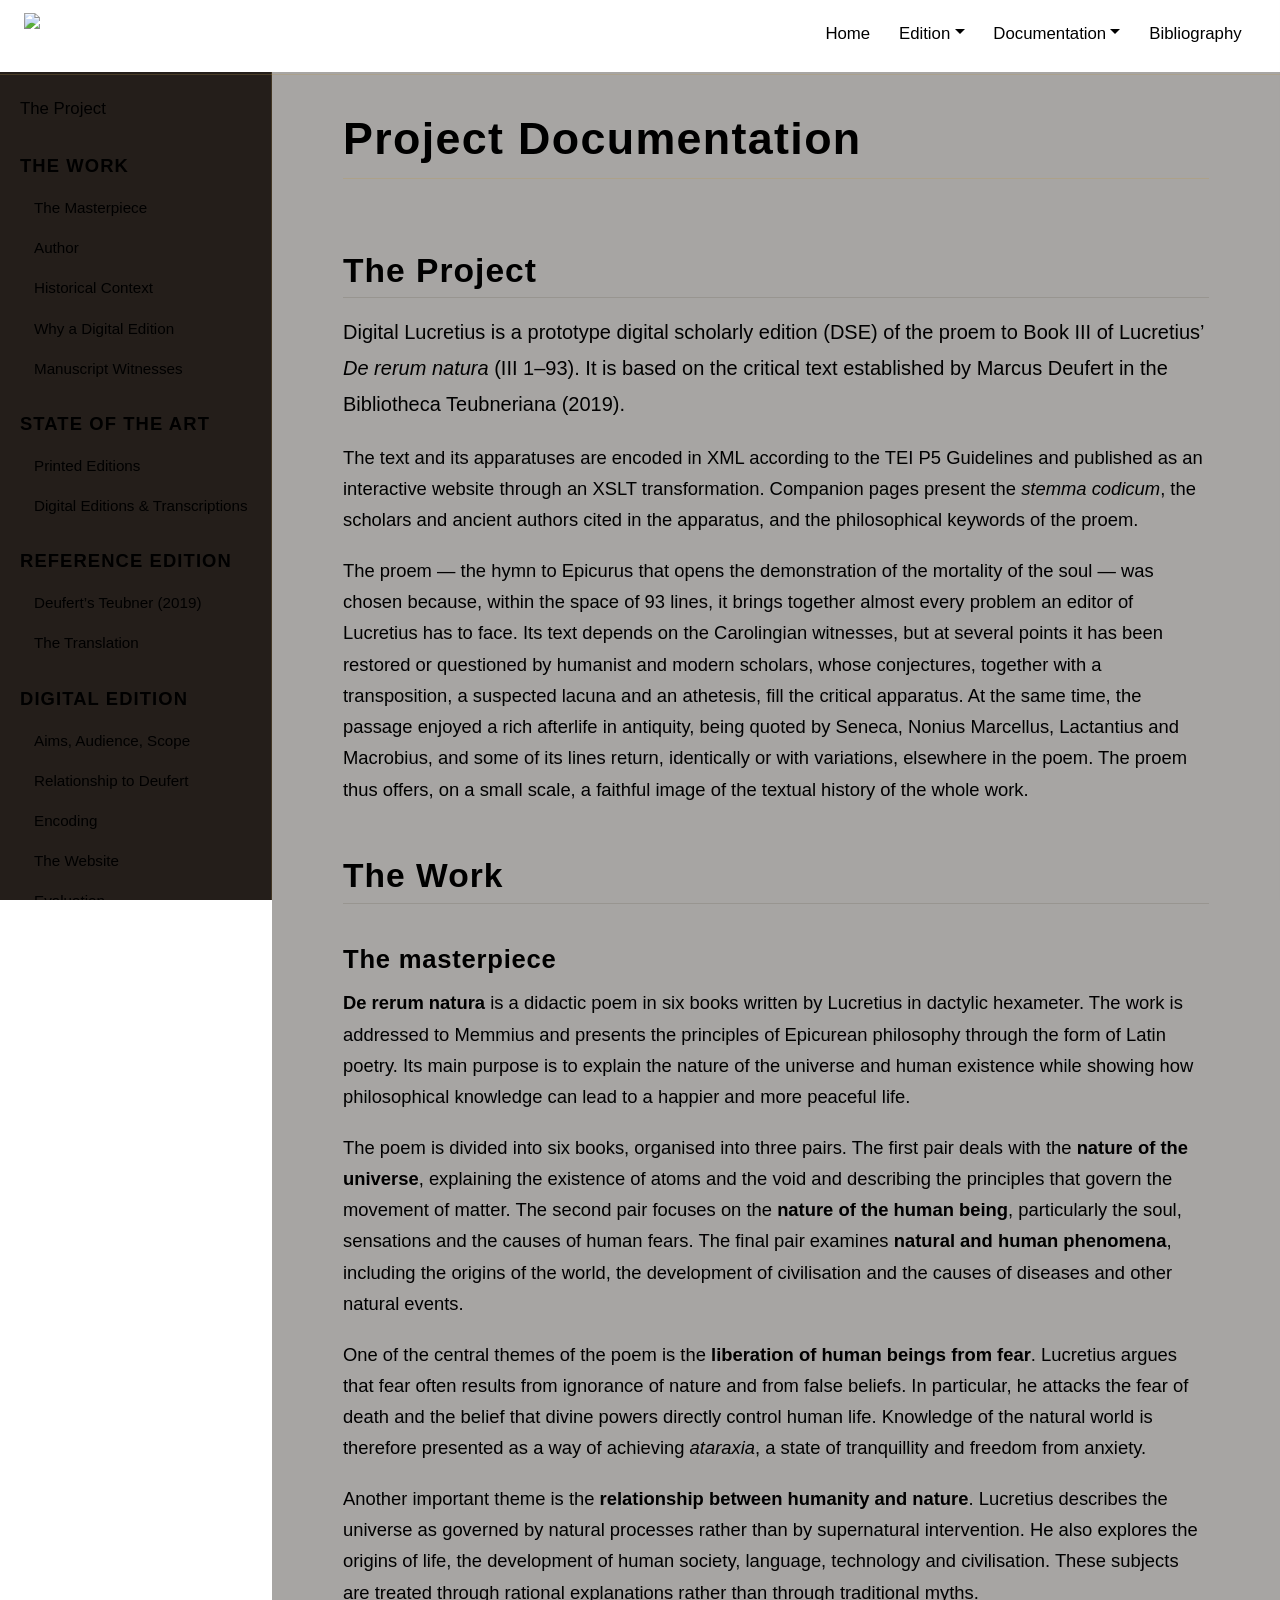
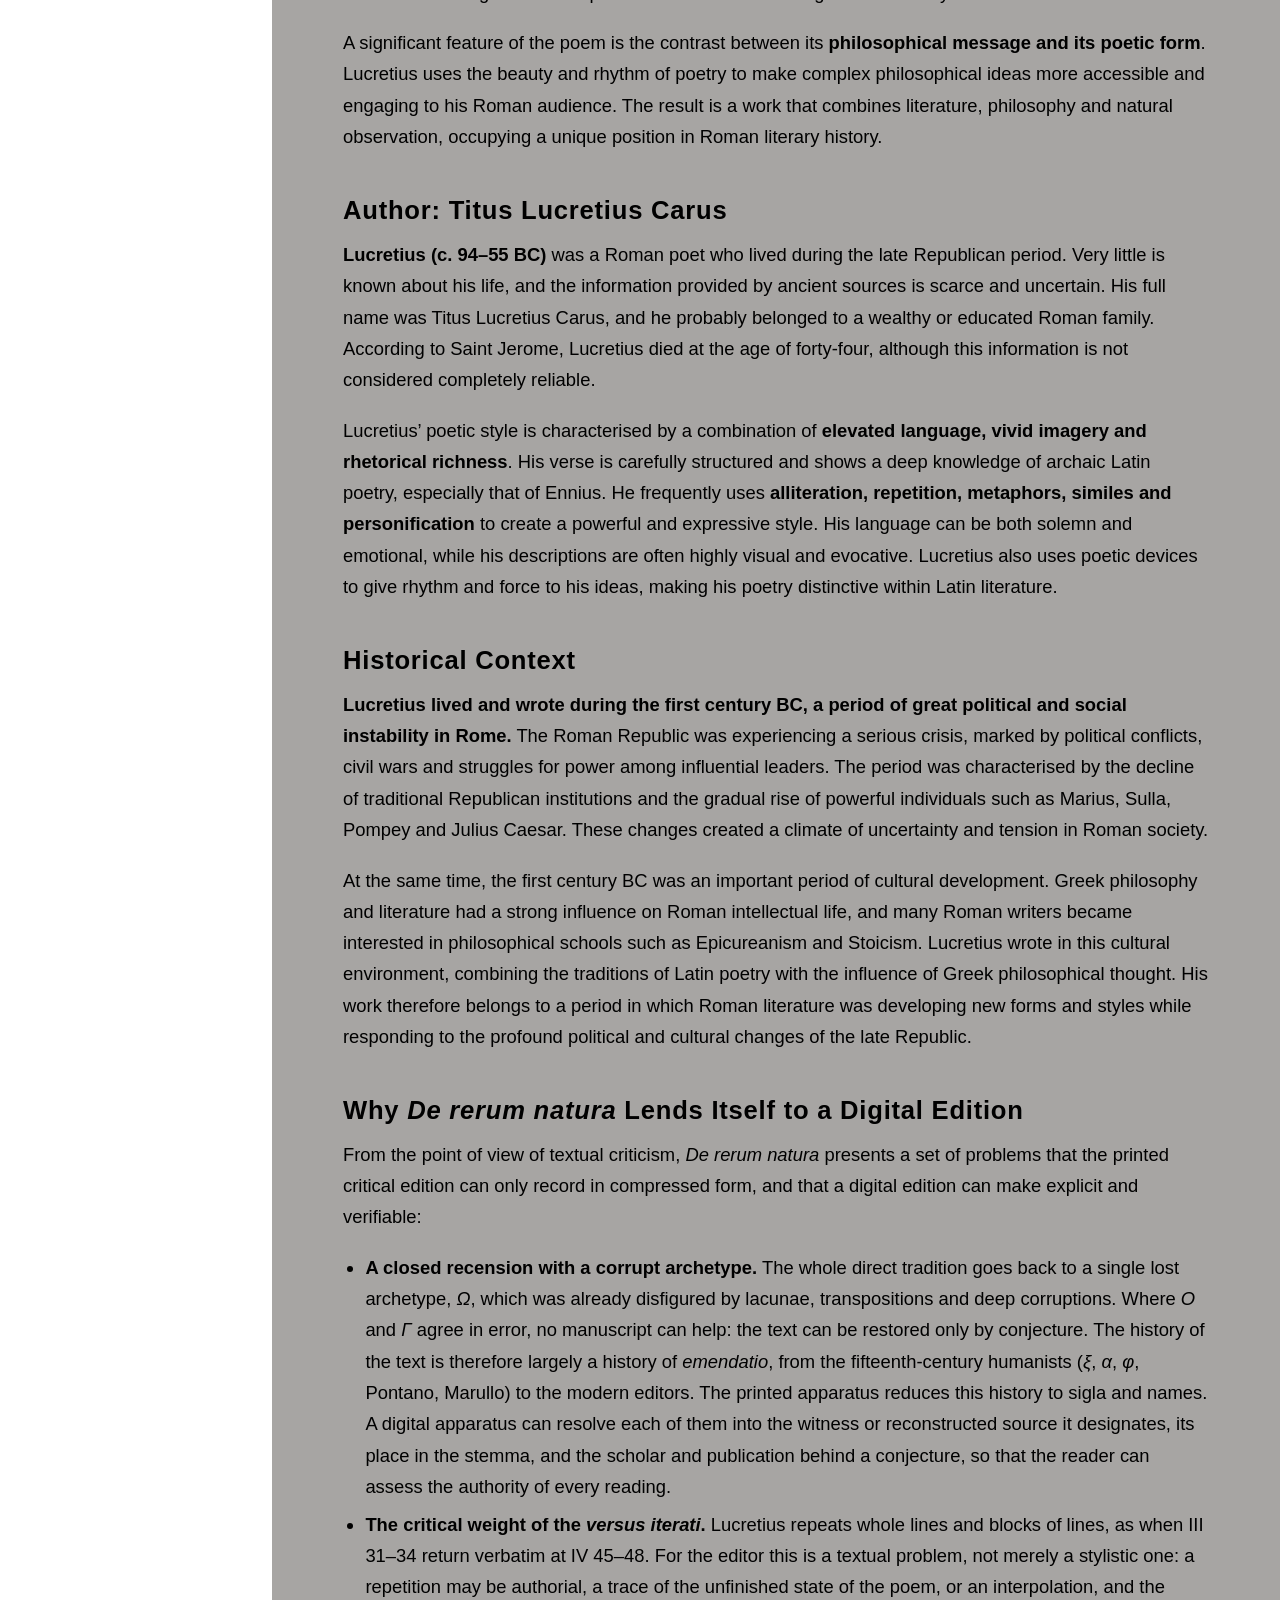
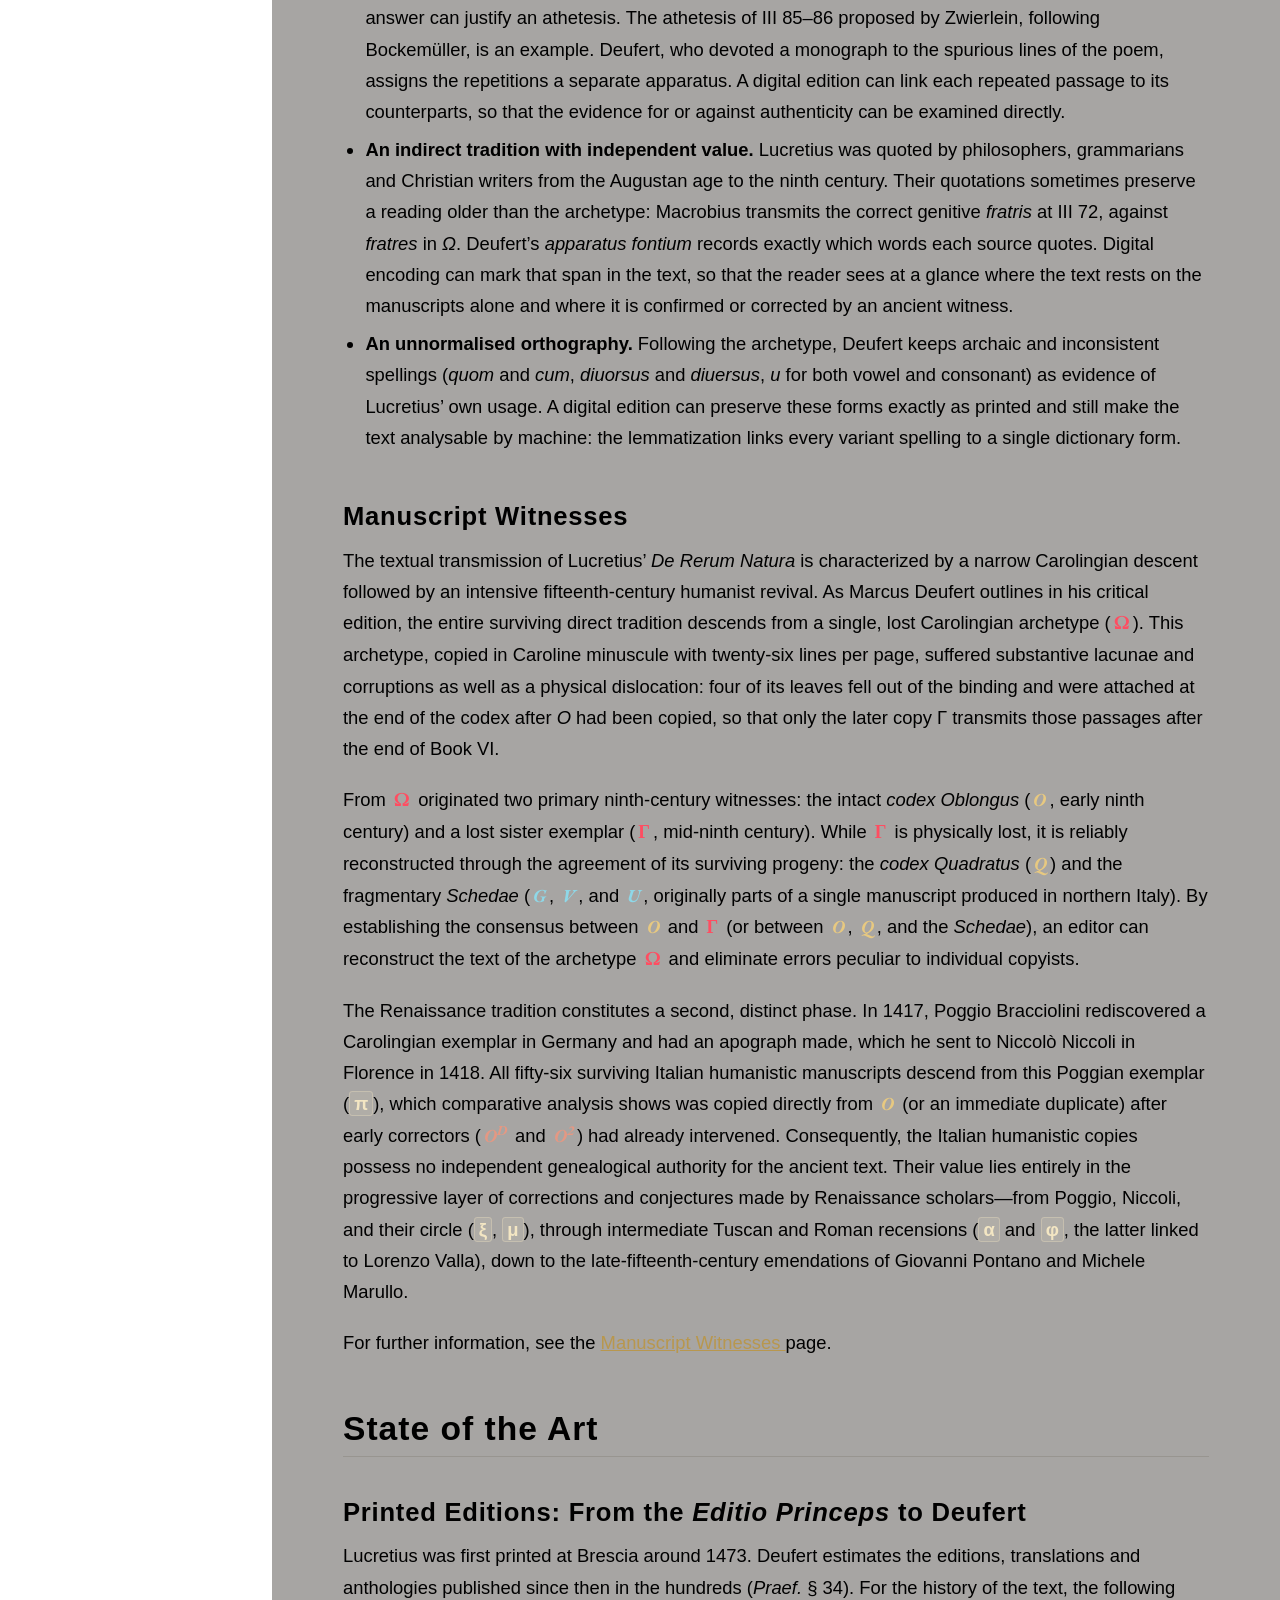
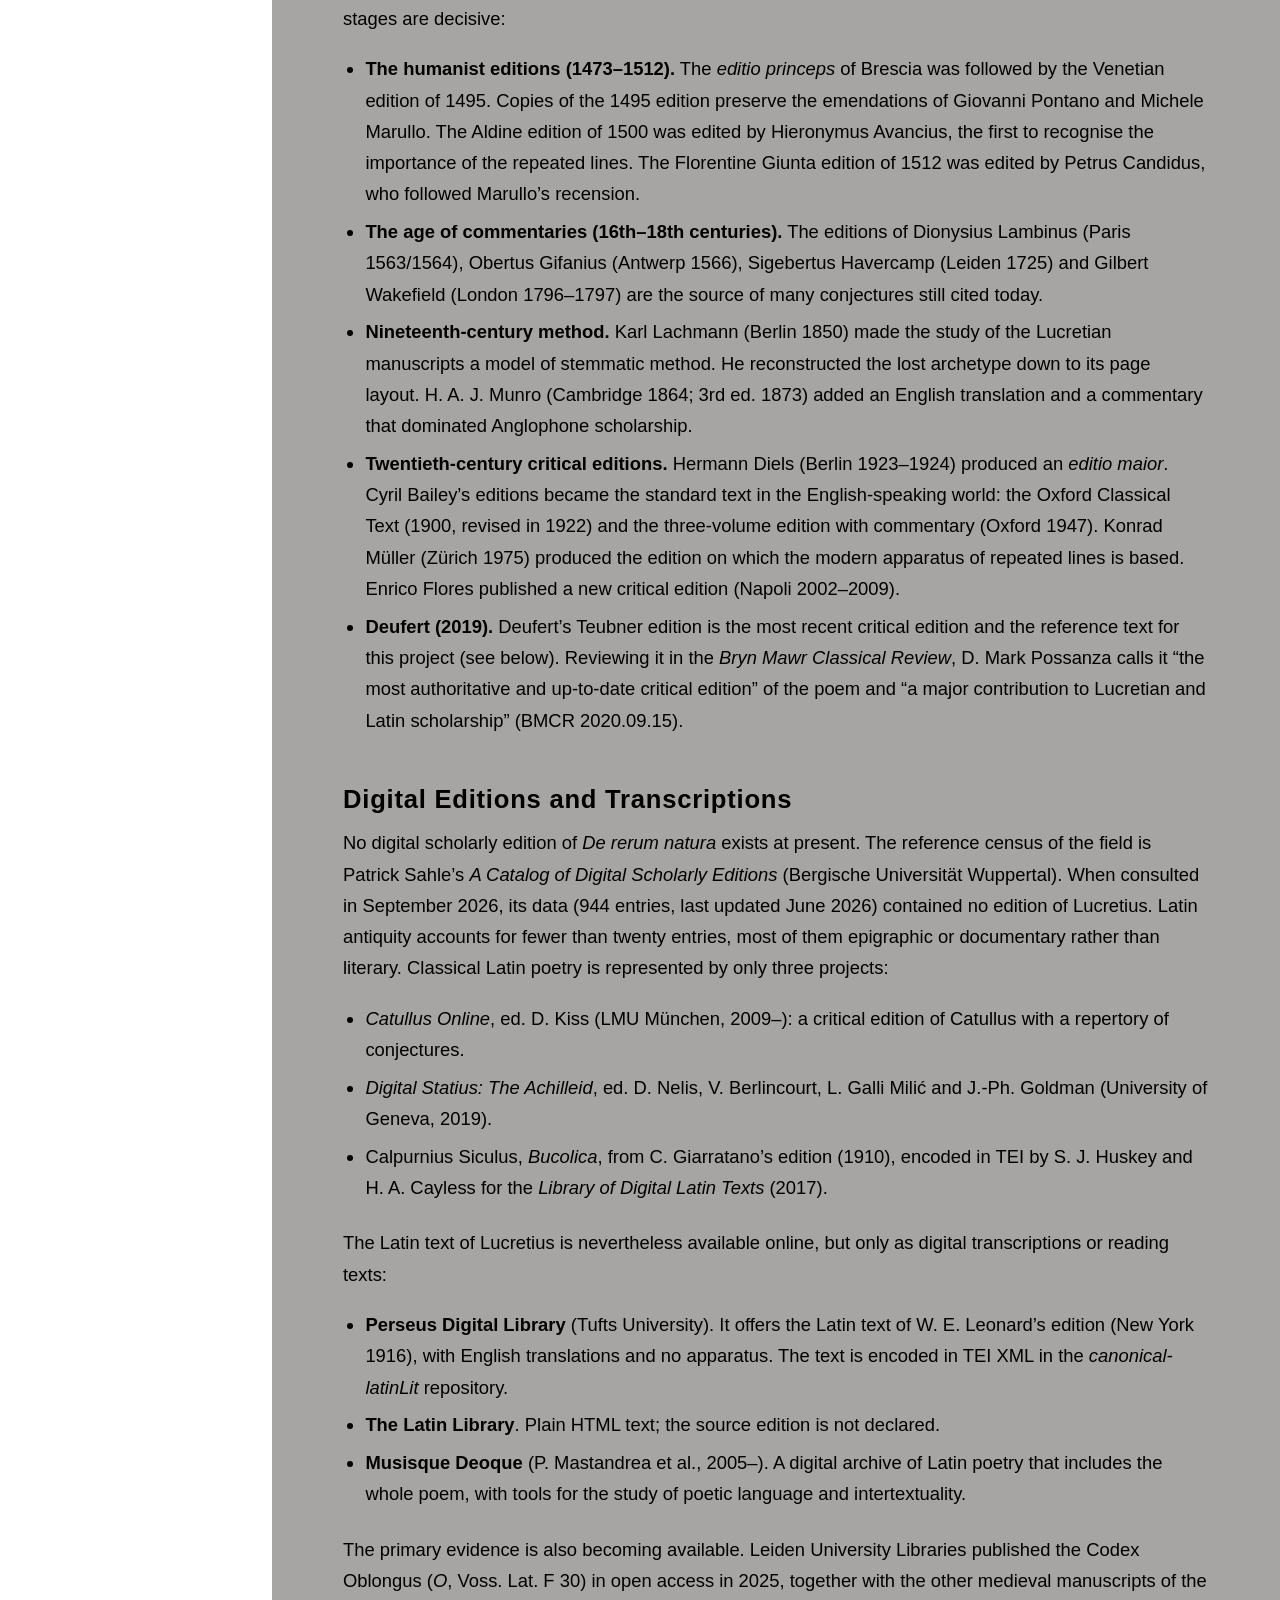
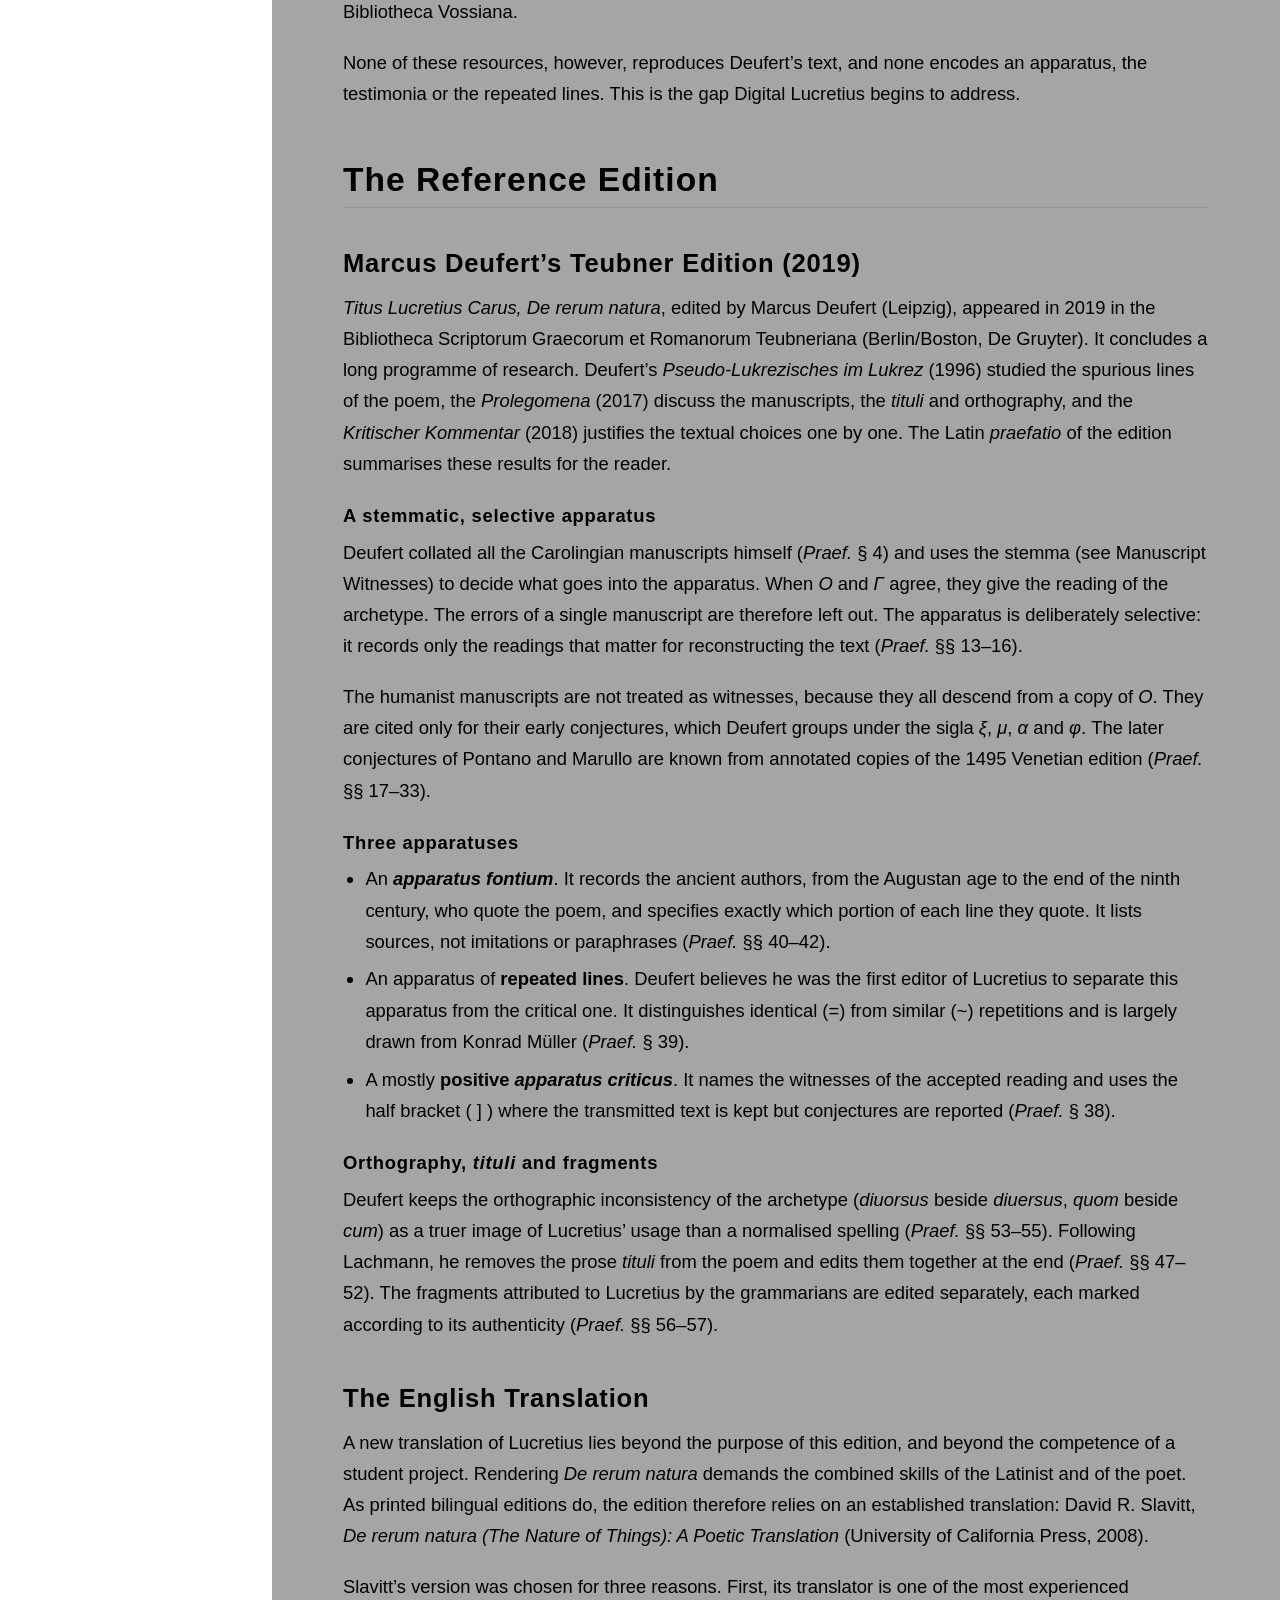
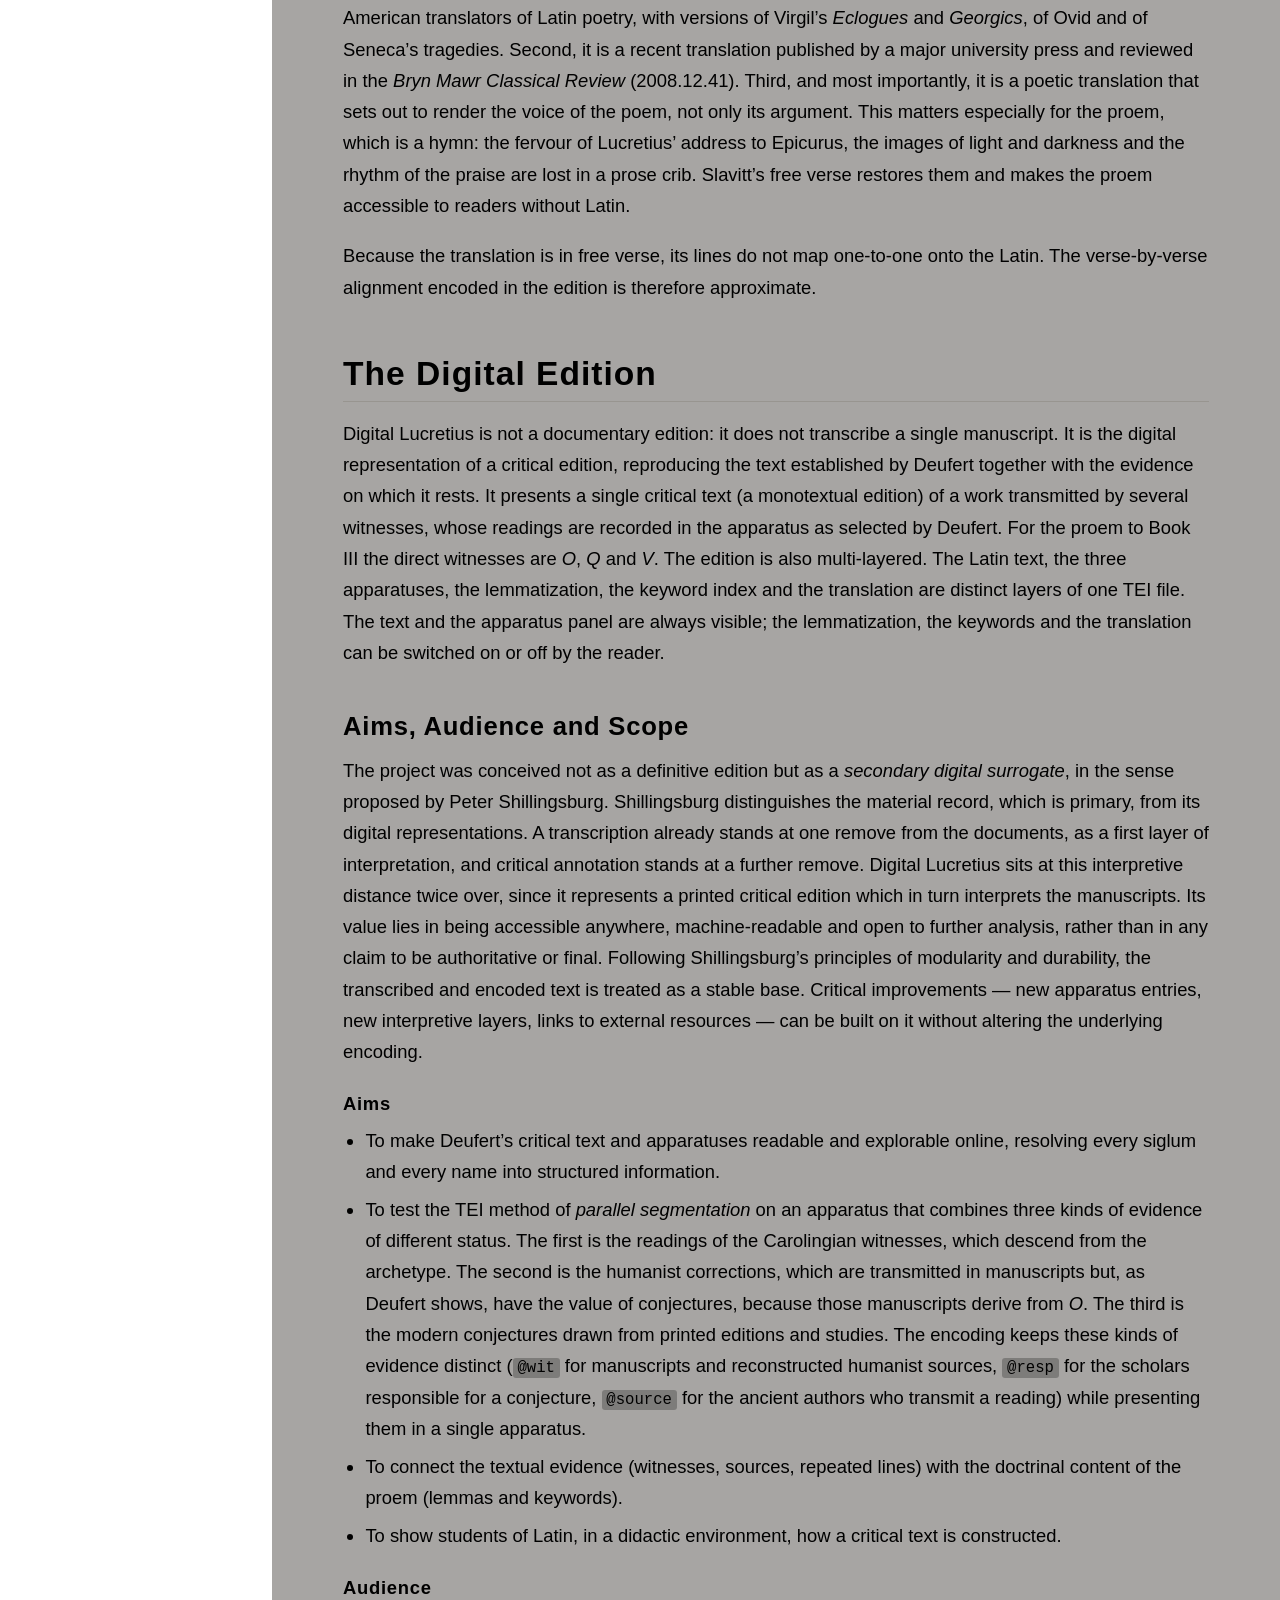
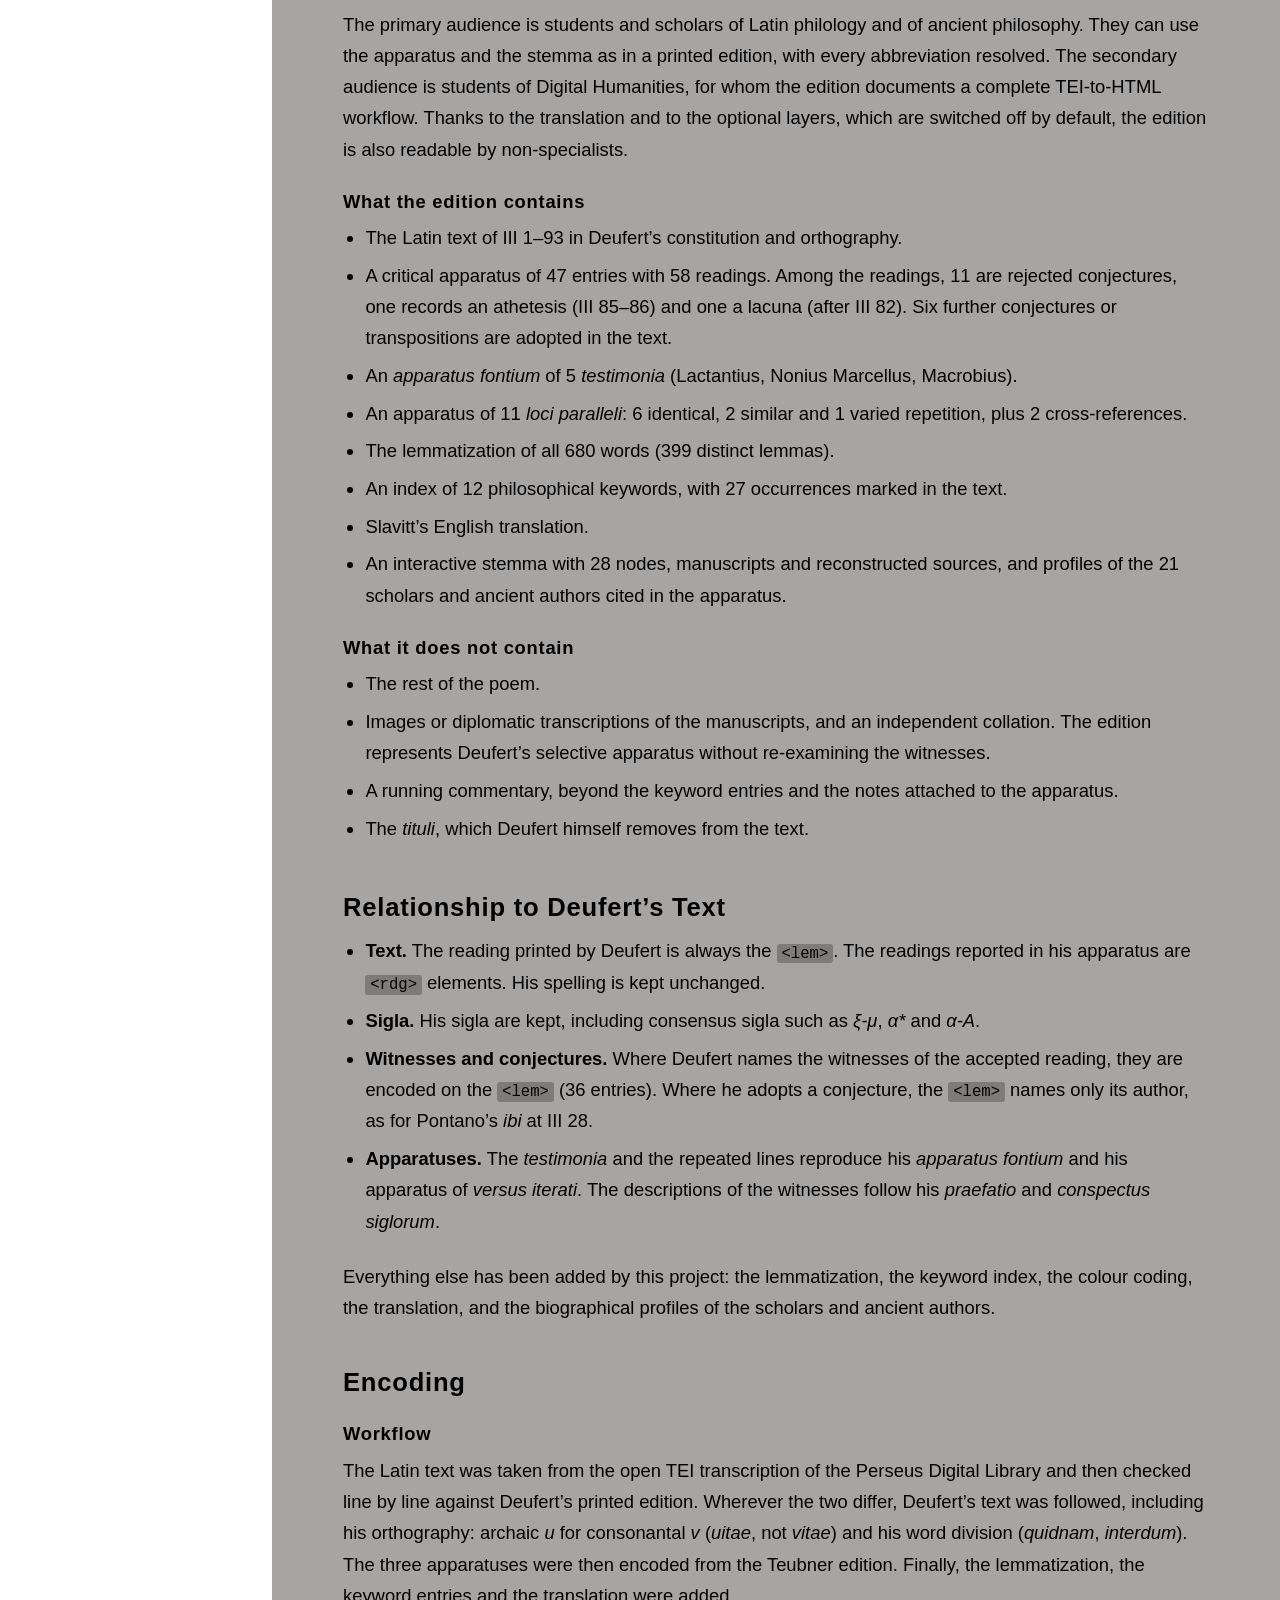
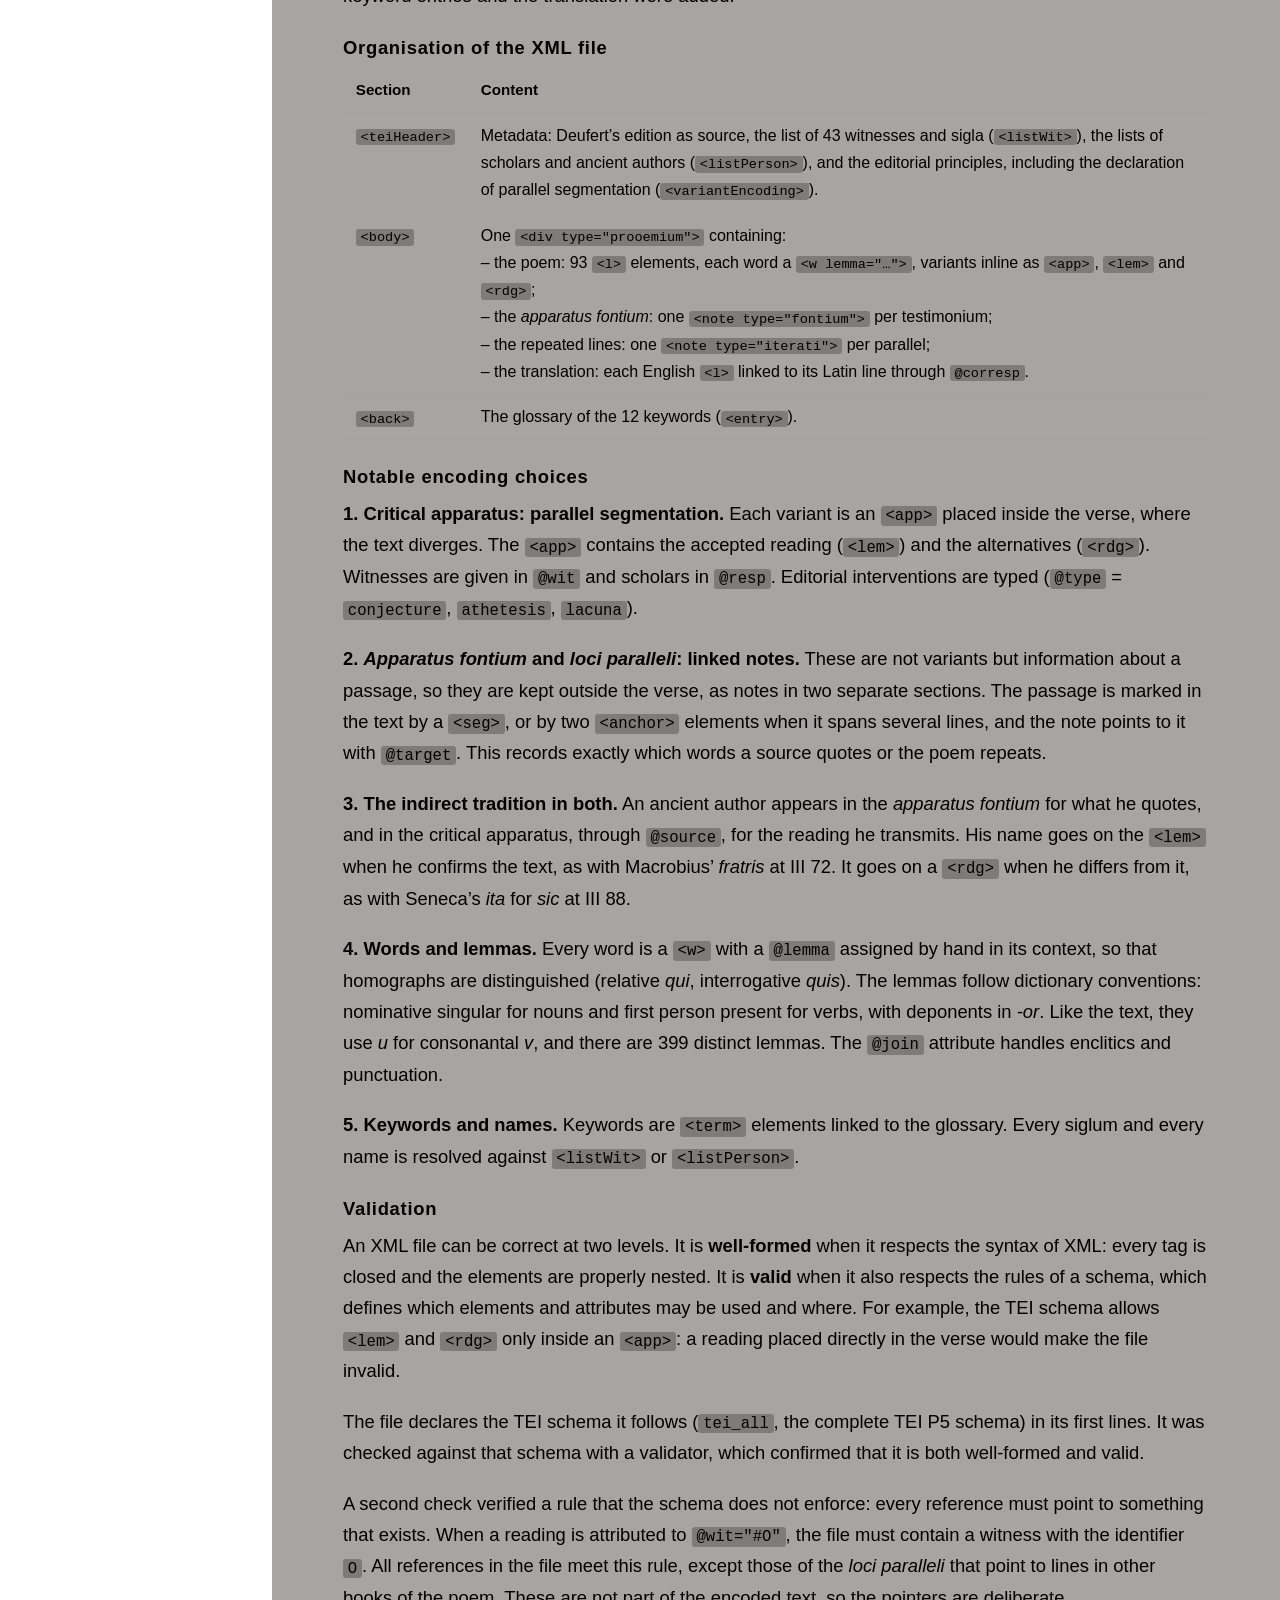
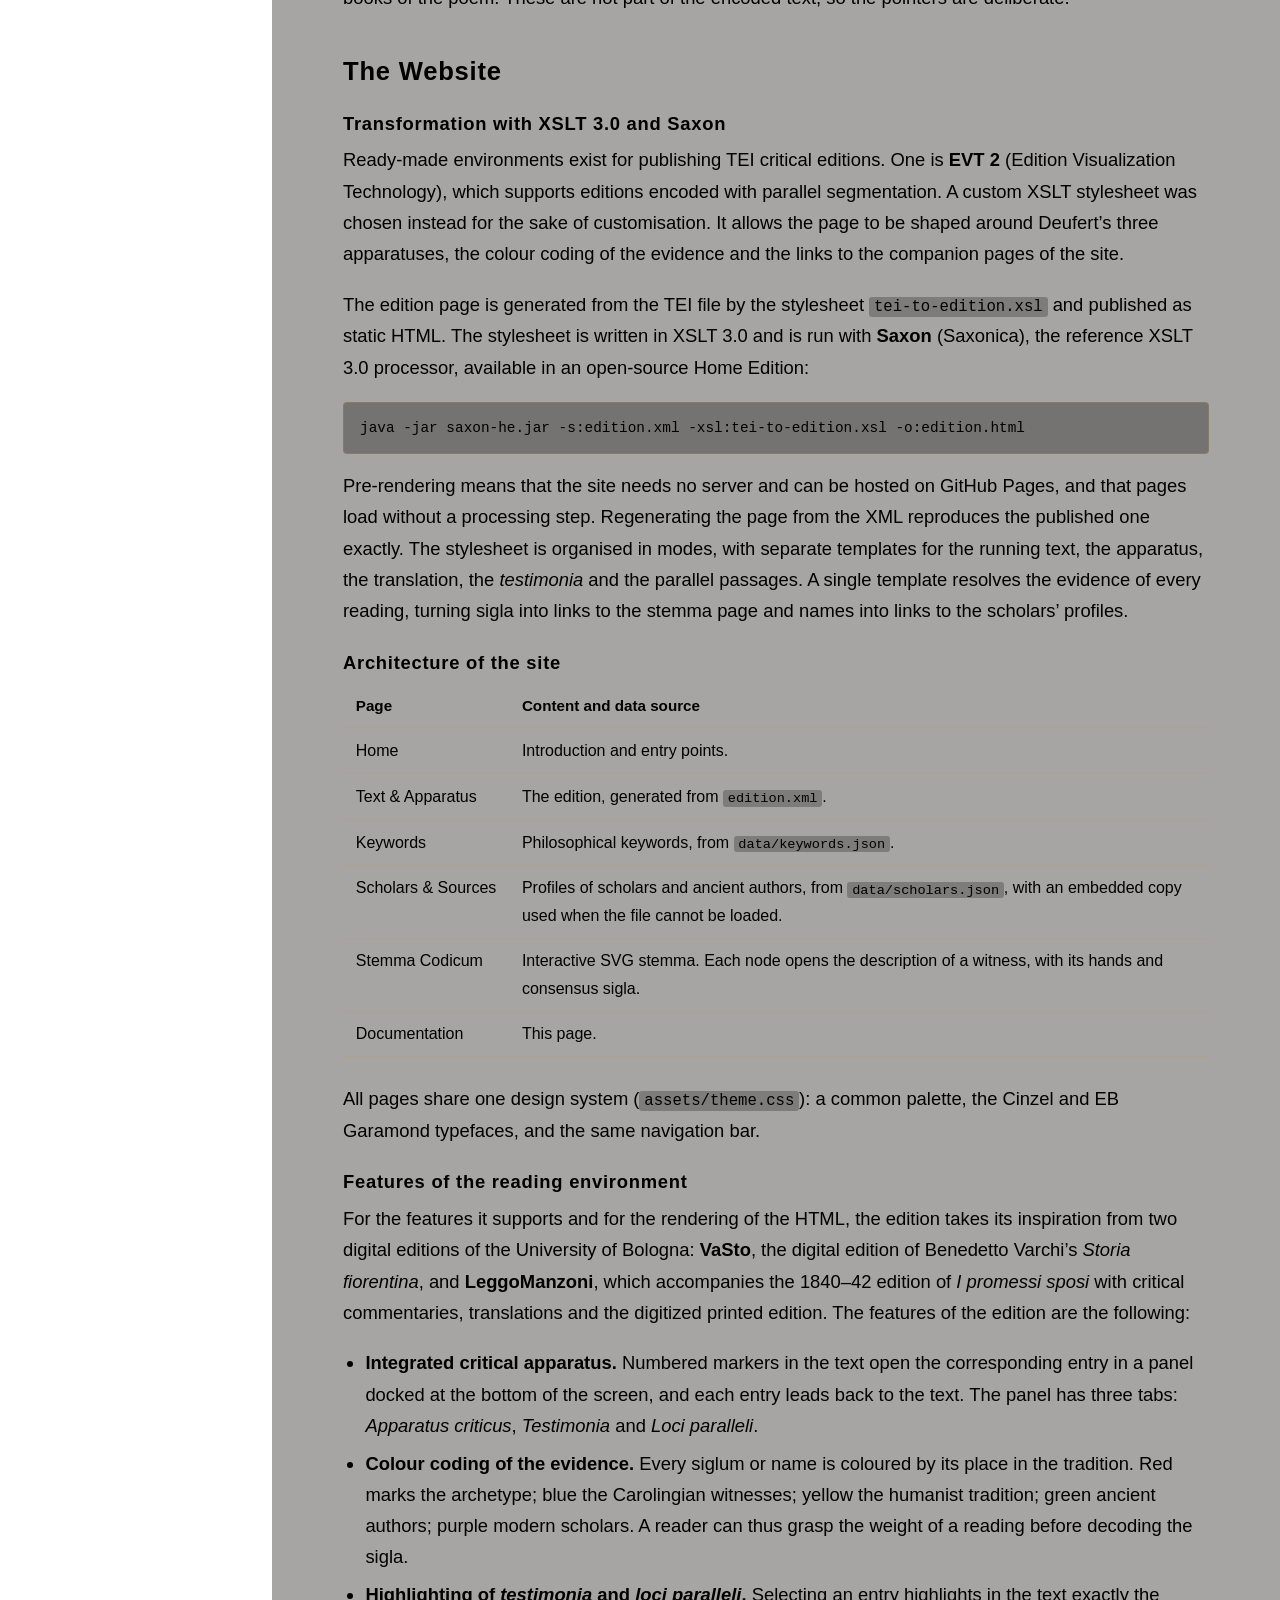
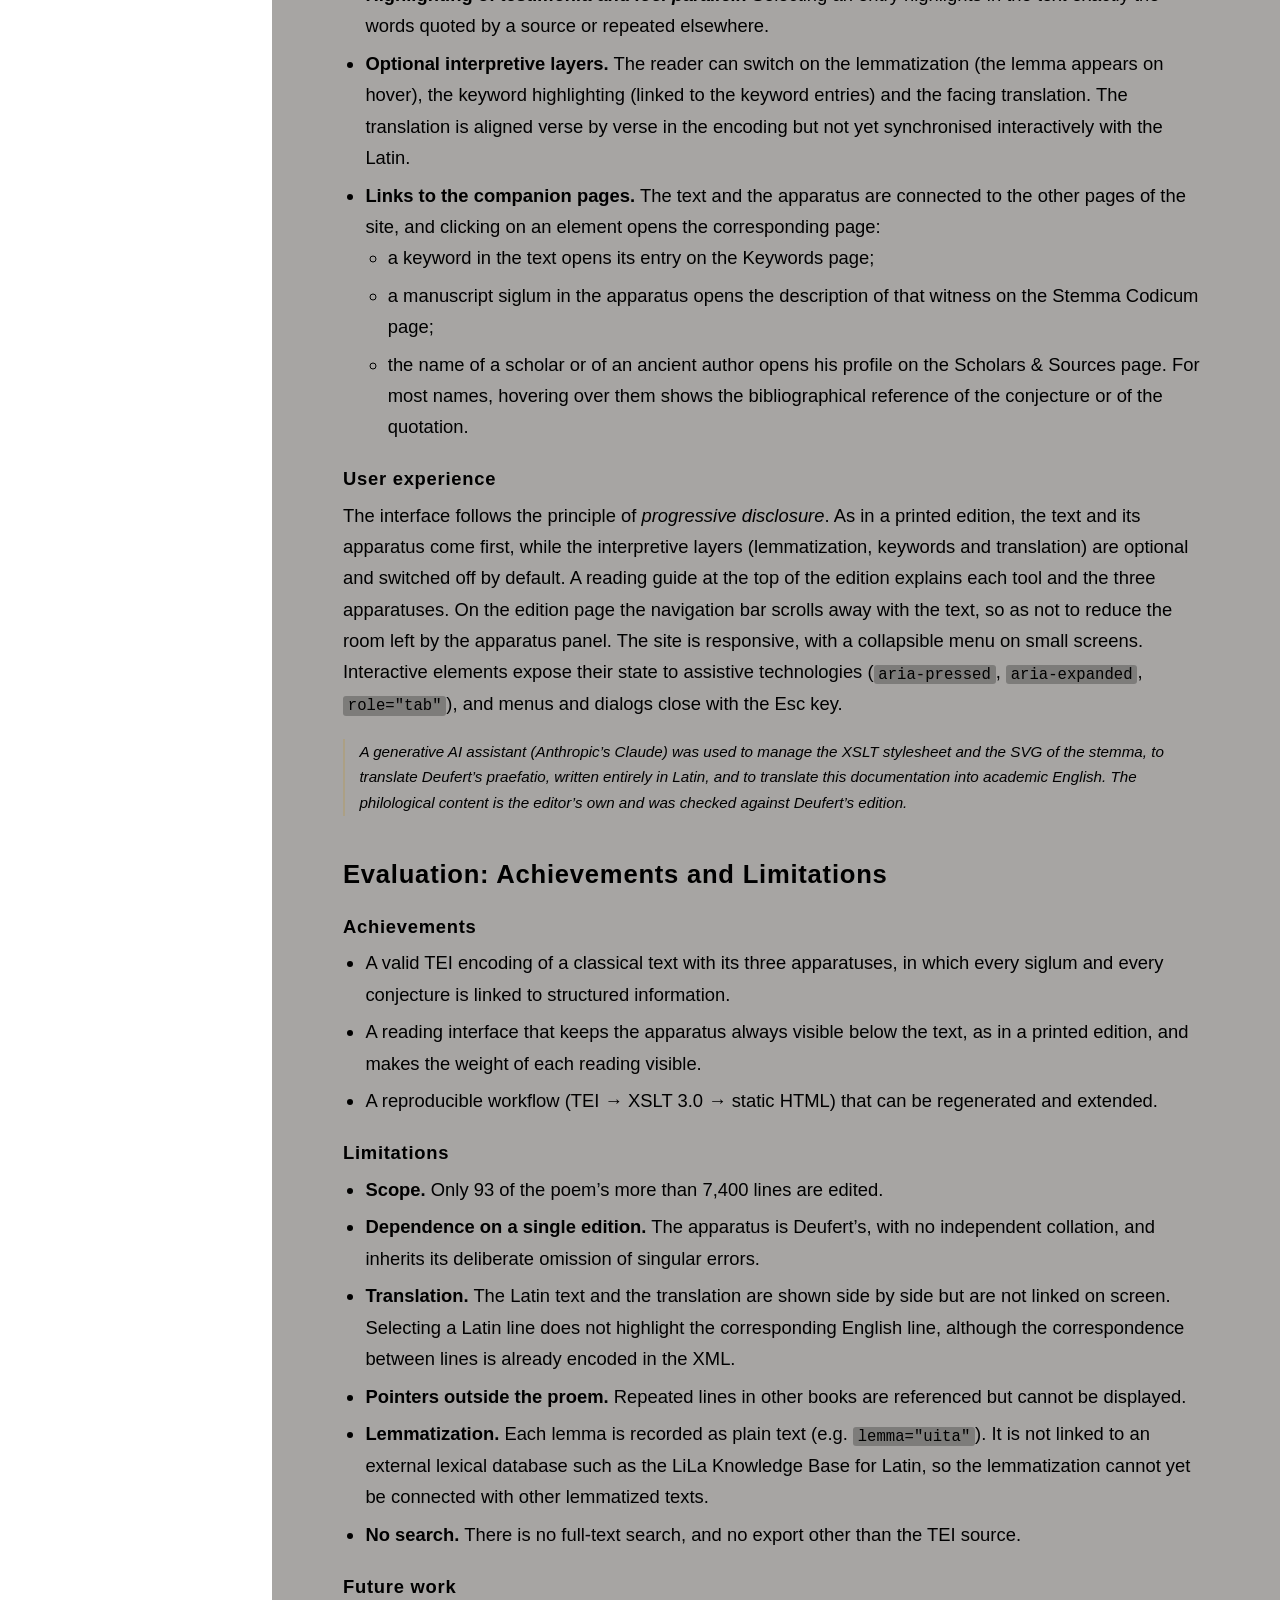
==== documentation.html @ e49c8a98 "Add files via upload" ====
<!DOCTYPE html>
<html lang="en">
<head>
  <meta charset="utf-8">
  <meta name="viewport" content="width=device-width, initial-scale=1">
  <title>Documentation - Digital Lucretius</title>

  <!-- Favicon -->
  <link rel="icon" type="image/svg+xml" href="img/favicon.svg">

  <!-- Bootstrap 4.4.1 CSS -->
  <link rel="stylesheet" href="https://stackpath.bootstrapcdn.com/bootstrap/4.4.1/css/bootstrap.min.css" integrity="sha384-Vkoo8x4CGsO3+Hhxv8T/Q5PaXtkKtu6ug5TOeNV6gBiFeWPGFN9MuhOf23Q9Ifjh" crossorigin="anonymous">

  <!-- Typography Fonts -->
  <link rel="preconnect" href="https://fonts.googleapis.com">
  <link rel="preconnect" href="https://fonts.gstatic.com" crossorigin>
  <link href="https://fonts.googleapis.com/css2?family=Cinzel:wght@400;500;600;700&family=EB+Garamond:ital,wght@0,400;0,500;0,600;0,700;1,400;1,600&display=swap" rel="stylesheet">
  <link rel="stylesheet" href="assets/theme.css">


  <style>
    /* Palette and fonts come from assets/theme.css; these are local aliases */
    :root {
      --terracotta: var(--red);
      --terracotta-dark: var(--burgundy-hover);
    }

    html {
      scroll-behavior: smooth;
      scroll-padding-top: 90px;
    }

    h2[id], h3[id] {
      scroll-margin-top: 90px;
    }

    body {
      background-color: var(--ink);
      color: var(--parchment);
      font-family: var(--font-body);
      font-size: 1.15rem;
      line-height: 1.7;
      overflow-x: hidden;
      padding-top: 72px; 
    }

    /* ---------------- Navigation ---------------- */
    #navbar.navbar {
      background-color: var(--ink) !important;
      border-bottom: 1px solid rgba(184, 151, 78, 0.25);
      padding: 0.5rem 1.5rem;
    }

    .brand-mark {
      height: 48px;
      width: auto;
      display: block;
    }

    .navbar-dark .navbar-nav .nav-link {
      font-family: var(--font-body);
      font-size: 1.05rem;
      color: var(--parchment-dim);
      padding: 0.5rem 0.9rem;
      transition: color 0.2s ease;
    }

    .navbar-dark .navbar-nav .nav-link:hover,
    .navbar-dark .navbar-nav .nav-link:focus,
    .navbar-dark .navbar-nav .show > .nav-link {
      color: var(--gold);
    }

    .nav-dropdown-trigger {
      border: 0;
      background: transparent;
      cursor: pointer;
      outline: none !important;
    }

    .nav-dropdown-trigger:focus {
      box-shadow: none !important;
    }

    .navbar-nav .dropdown-menu {
      display: none;
      position: absolute;
      float: none;
      min-width: 11rem;
      padding: 0.5rem 0;
      background-color: var(--ink);
      border: 1px solid var(--gold);
      border-radius: 4px;
      margin-top: 0;
    }

    .navbar-nav .dropdown-menu.show {
      display: block;
    }

    .navbar-nav .dropdown {
      position: relative;
    }

    .dropdown-menu {
      background-color: var(--ink);
      border: 1px solid var(--gold);
      border-radius: 4px;
      margin-top: 0.5rem;
    }

    .dropdown-item {
      font-family: var(--font-body);
      color: var(--parchment-dim);
      font-size: 1rem;
      padding: 0.5rem 1.25rem;
      transition: all 0.2s ease;
    }

    .dropdown-item:hover {
      background-color: var(--terracotta-dark);
      color: #fff;
    }

    /* ---------------- Documentation Layout & Sidebar ---------------- */
    #wrapper {
      display: flex;
      min-height: calc(100vh - 72px);
    }

    #sidebar-wrapper {
      width: 17rem;
      min-width: 17rem;
      background-color: #241e1a;
      border-right: 1px solid rgba(184, 151, 78, 0.2);
      font-family: var(--font-body);
      position: sticky;
      top: 72px;
      height: calc(100vh - 72px);
      overflow-y: auto;
    }

    .sidebar-heading {
      font-family: var(--font-display);
      font-size: 1.15rem;
      font-weight: 700;
      letter-spacing: 0.06em;
      text-transform: uppercase;
      color: var(--gold);
      padding: 1.2rem 1.25rem 0.4rem 1.25rem;
    }

    .list-group-item {
      background-color: transparent;
      border: none;
      color: var(--parchment-dim);
      font-size: 1.05rem;
      padding: 0.45rem 1.25rem;
      transition: all 0.2s ease;
    }

    .list-group-item.sub-item {
      padding-left: 2rem;
      font-size: 0.95rem;
      border-left: 2px solid transparent;
    }

    .list-group-item:hover {
      background-color: rgba(184, 151, 78, 0.1);
      color: var(--gold);
    }

    .list-group-item.sub-item:hover {
      border-left-color: var(--terracotta);
    }

    #page-content-wrapper {
      flex: 1;
      min-width: 0;
      background-color: rgba(36, 30, 26, 0.4);
      padding: 2.5rem 3.5rem;
    }

    /* ---------------- Typography & Headings ---------------- */
    h1, h2, h3, h4 {
      font-family: var(--font-display);
      color: var(--parchment);
      font-weight: 600;
      letter-spacing: 0.03em;
    }

    h1.doc-title {
      font-size: 2.8rem;
      border-bottom: 1px solid rgba(184, 151, 78, 0.3);
      padding-bottom: 0.75rem;
      margin-bottom: 2.5rem;
      color: var(--gold);
    }

    h2 {
      font-size: 2.1rem;
      padding-top: 3.5rem;
      margin-top: -1.5rem;
      margin-bottom: 1rem;
      border-bottom: 1px solid rgba(110, 101, 90, 0.25);
      padding-bottom: 0.4rem;
    }

    h3 {
      font-size: 1.6rem;
      padding-top: 2.5rem;
      margin-top: -1rem;
      margin-bottom: 0.8rem;
      color: var(--gold);
    }

    p {
      margin-bottom: 1.2rem;
      color: var(--parchment-dim);
    }

    a {
      color: var(--gold);
      text-decoration: none;
      transition: color 0.2s ease;
    }

    a:hover {
      color: var(--parchment);
      text-decoration: underline;
    }

    .lead {
      font-size: 1.25rem;
      line-height: 1.8;
      color: var(--parchment);
    }

    ul, ol {
      margin-bottom: 1.5rem;
      color: var(--parchment-dim);
      padding-left: 1.4rem;
    }

    li {
      margin-bottom: 0.4rem;
    }


    h4 {
      font-size: 1.15rem;
      color: var(--parchment);
      margin: 1.6rem 0 0.6rem;
      letter-spacing: 0.04em;
    }

    code {
      color: var(--gold-light);
      background: rgba(0, 0, 0, 0.25);
      padding: 0.05rem 0.3rem;
      border-radius: 3px;
      font-size: 0.85em;
    }

    .doc-code {
      background: rgba(0, 0, 0, 0.3);
      color: var(--gold-light);
      border: 1px solid rgba(184, 151, 78, 0.25);
      border-radius: 4px;
      padding: 0.8rem 1rem;
      font-size: 0.9rem;
      white-space: pre-wrap;
    }

    .doc-table {
      width: 100%;
      margin: 0.5rem 0 1.6rem;
      border-collapse: collapse;
      color: var(--parchment-dim);
      font-size: 1rem;
    }

    .doc-table th,
    .doc-table td {
      padding: 0.55rem 0.8rem;
      border-bottom: 1px solid rgba(184, 151, 78, 0.2);
      vertical-align: top;
      text-align: left;
    }

    .doc-table th {
      color: var(--gold);
      font-family: var(--font-display);
      font-weight: 600;
      font-size: 0.95rem;
    }

    .doc-table td:first-child {
      white-space: nowrap;
    }

    .biblio li {
      margin-bottom: 0.6rem;
      padding-left: 1.2rem;
      text-indent: -1.2rem;
      list-style: none;
    }

    .biblio {
      padding-left: 0;
    }

    .doc-note {
      font-size: 0.95rem;
      font-style: italic;
      color: var(--stone);
      border-left: 2px solid rgba(184, 151, 78, 0.35);
      padding-left: 0.9rem;
    }

    /* ---------------- Footer ---------------- */
.site-footer {
    background-color: var(--ink);
    color: var(--parchment-dim);
    font-family: var(--font-body);
    border-top: 1px solid rgba(184, 151, 78, 0.25);
}

.footer-band {
    padding-top: 3rem;
    padding-bottom: 1rem;
}

.footer-text h3 {
    font-family: var(--font-display);
    color: var(--gold);
    font-size: 1.3rem;
    font-weight: 600;
    margin-top: 1.5rem;
}

.footer-text h3:first-child {
    margin-top: 0;
}

.footer-text p {
    color: var(--parchment-dim);
    font-size: 0.95rem;
    line-height: 1.6;
    margin-bottom: 1rem;
}

.footer-text a {
    color: var(--gold);
    text-decoration: none;
    transition: color 0.2s ease;
}

.footer-text a:hover {
    color: var(--parchment);
    text-decoration: underline;
}

.email-link {
    color: var(--parchment);
    text-decoration: underline;
}



    /* ---------------- Responsive ---------------- */
    @media (max-width: 991px) {
      .navbar-nav .dropdown-menu {
        position: static;
        width: 100%;
        margin-top: 0;
        border-left: 0;
        border-right: 0;
      }

      #wrapper {
        flex-direction: column;
      }
      #sidebar-wrapper {
        width: 100%;
        height: auto;
        position: relative;
        top: 0;
      }
      #page-content-wrapper {
        padding: 2rem 1.5rem;
      }
    }
  </style>
</head>
<body>

<!-- ============ NAVIGATION ============ -->
<nav id="navbar" class="navbar navbar-expand-md navbar-dark fixed-top">
  <a class="navbar-brand" href="index.html">
    <img src="img/logo-lucretius.svg" alt="Digital Lucretius logo" class="brand-mark">
  </a>

  <button class="navbar-toggler" type="button" data-toggle="collapse" data-target="#navbarResponsive" aria-label="Toggle navigation">
    <span class="navbar-toggler-icon"></span>
  </button>

  <div class="collapse navbar-collapse" id="navbarResponsive">
    <ul class="navbar-nav ml-auto">
        <li class="nav-item">
            <a class="nav-link page-scroll" href="index.html#home">Home</a>
        </li>

        <!-- EDITION -->
        <li class="nav-item dropdown">
            <button class="nav-link dropdown-toggle nav-dropdown-trigger" type="button" id="editionDropdown"
                    aria-haspopup="true" aria-expanded="false" aria-controls="editionMenu">Edition</button>
            <div class="dropdown-menu" id="editionMenu" aria-labelledby="editionDropdown">
                <a class="dropdown-item" href="edition.html">Text &amp; Apparatus</a>
                <a class="dropdown-item" href="keywords.html">Keywords</a>
                <a class="dropdown-item" href="scholars.html">Scholars &amp; Sources</a>
                <a class="dropdown-item" href="witnesses.html">Stemma Codicum</a>
            </div>
        </li>

        <!-- DOCUMENTATION -->
        <li class="nav-item dropdown">
            <button class="nav-link dropdown-toggle nav-dropdown-trigger" type="button" id="docsDropdown"
                    aria-haspopup="true" aria-expanded="false" aria-controls="docsMenu">Documentation</button>
            <div class="dropdown-menu" id="docsMenu" aria-labelledby="docsDropdown">
                <a class="dropdown-item page-scroll" href="#project">The Project</a>
                <a class="dropdown-item page-scroll" href="#the-work">The Work</a>
                <a class="dropdown-item page-scroll" href="#state-of-the-art">State of the Art</a>
                <a class="dropdown-item page-scroll" href="#digital-edition">The Digital Edition</a>
                <a class="dropdown-item page-scroll" href="#features-limitations">Evaluation</a>
            </div>
        </li>

        <li class="nav-item">
            <a class="nav-link page-scroll" href="#bibliography">Bibliography</a>
        </li>
    </ul>
  </div>
</nav>


<!-- ============ MAIN WRAPPER ============ -->
<div id="wrapper">

  <!-- ============ SIDEBAR NAVIGATION ============ -->
  <aside id="sidebar-wrapper">
    <div class="list-group list-group-flush pt-3 pb-5">

      <a href="#project" class="list-group-item list-group-item-action">The Project</a>

      <div class="sidebar-heading">The Work</div>
      <a href="#masterpiece" class="list-group-item list-group-item-action sub-item">The Masterpiece</a>
      <a href="#author" class="list-group-item list-group-item-action sub-item">Author</a>
      <a href="#historical-context" class="list-group-item list-group-item-action sub-item">Historical Context</a>
      <a href="#why-digital" class="list-group-item list-group-item-action sub-item">Why a Digital Edition</a>
      <a href="#manuscript-witnesses" class="list-group-item list-group-item-action sub-item">Manuscript Witnesses</a>

      <div class="sidebar-heading">State of the Art</div>
      <a href="#sota-print" class="list-group-item list-group-item-action sub-item">Printed Editions</a>
      <a href="#sota-dse" class="list-group-item list-group-item-action sub-item">Digital Editions &amp; Transcriptions</a>

      <div class="sidebar-heading">Reference Edition</div>
      <a href="#deufert" class="list-group-item list-group-item-action sub-item">Deufert’s Teubner (2019)</a>
      <a href="#translation" class="list-group-item list-group-item-action sub-item">The Translation</a>

      <div class="sidebar-heading">Digital Edition</div>
      <a href="#aims" class="list-group-item list-group-item-action sub-item">Aims, Audience, Scope</a>
      <a href="#relationship" class="list-group-item list-group-item-action sub-item">Relationship to Deufert</a>
      <a href="#encoding" class="list-group-item list-group-item-action sub-item">Encoding</a>
      <a href="#the-website" class="list-group-item list-group-item-action sub-item">The Website</a>
      <a href="#features-limitations" class="list-group-item list-group-item-action sub-item">Evaluation</a>

      <div class="sidebar-heading">Project Info</div>
      <a href="#documentation" class="list-group-item list-group-item-action">Credits &amp; Repository</a>

      <div class="sidebar-heading">Bibliography</div>
      <a href="#primary-sources" class="list-group-item list-group-item-action sub-item">Primary Sources</a>
      <a href="#secondary-sources" class="list-group-item list-group-item-action sub-item">Secondary Sources</a>
    </div>
  </aside>


  <!-- ============ PAGE CONTENT ============ -->
  <main id="page-content-wrapper">
    <div class="container-fluid">

      <h1 class="doc-title">Project Documentation</h1>


      <!-- ============ THE PROJECT ============ -->
      <section>
        <h2 id="project">The Project</h2>

        <p class="lead">
          <strong>Digital Lucretius</strong> is a prototype digital scholarly edition (DSE) of the proem to Book III of Lucretius’ <em>De rerum natura</em> (III 1–93). It is based on the critical text established by Marcus Deufert in the Bibliotheca Teubneriana (2019).
        </p>

        <p>
          The text and its apparatuses are encoded in XML according to the TEI P5 Guidelines and published as an interactive website through an XSLT transformation. Companion pages present the <em>stemma codicum</em>, the scholars and ancient authors cited in the apparatus, and the philosophical keywords of the proem.
        </p>

        <p>
          The proem — the hymn to Epicurus that opens the demonstration of the mortality of the soul — was chosen because, within the space of 93 lines, it brings together almost every problem an editor of Lucretius has to face. Its text depends on the Carolingian witnesses, but at several points it has been restored or questioned by humanist and modern scholars, whose conjectures, together with a transposition, a suspected lacuna and an athetesis, fill the critical apparatus. At the same time, the passage enjoyed a rich afterlife in antiquity, being quoted by Seneca, Nonius Marcellus, Lactantius and Macrobius, and some of its lines return, identically or with variations, elsewhere in the poem. The proem thus offers, on a small scale, a faithful image of the textual history of the whole work.
        </p>
      </section>


      <!-- ============ THE WORK ============ -->
      <section>
        <h2 id="the-work">The Work</h2>


        <!-- THE MASTERPIECE -->
        <h3 id="masterpiece">The masterpiece</h3>

        <p>
          <strong>De rerum natura</strong> is a didactic poem in six books written by Lucretius in dactylic hexameter. The work is addressed to Memmius and presents the principles of Epicurean philosophy through the form of Latin poetry. Its main purpose is to explain the nature of the universe and human existence while showing how philosophical knowledge can lead to a happier and more peaceful life.
        </p>

        <p>
          The poem is divided into six books, organised into three pairs. The first pair deals with the <strong>nature of the universe</strong>, explaining the existence of atoms and the void and describing the principles that govern the movement of matter. The second pair focuses on the <strong>nature of the human being</strong>, particularly the soul, sensations and the causes of human fears. The final pair examines <strong>natural and human phenomena</strong>, including the origins of the world, the development of civilisation and the causes of diseases and other natural events.
        </p>

        <p>
          One of the central themes of the poem is the <strong>liberation of human beings from fear</strong>. Lucretius argues that fear often results from ignorance of nature and from false beliefs. In particular, he attacks the fear of death and the belief that divine powers directly control human life. Knowledge of the natural world is therefore presented as a way of achieving <em>ataraxia</em>, a state of tranquillity and freedom from anxiety.
        </p>

        <p>
          Another important theme is the <strong>relationship between humanity and nature</strong>. Lucretius describes the universe as governed by natural processes rather than by supernatural intervention. He also explores the origins of life, the development of human society, language, technology and civilisation. These subjects are treated through rational explanations rather than through traditional myths.
        </p>


        <p>
          A significant feature of the poem is the contrast between its <strong>philosophical message and its poetic form</strong>. Lucretius uses the beauty and rhythm of poetry to make complex philosophical ideas more accessible and engaging to his Roman audience. The result is a work that combines literature, philosophy and natural observation, occupying a unique position in Roman literary history.
        </p>


        <!-- AUTHOR -->
        <h3 id="author">Author: Titus Lucretius Carus</h3>

        <p>
          <strong>Lucretius (c. 94–55 BC)</strong> was a Roman poet who lived during the late Republican period. Very little is known about his life, and the information provided by ancient sources is scarce and uncertain. His full name was Titus Lucretius Carus, and he probably belonged to a wealthy or educated Roman family. According to Saint Jerome, Lucretius died at the age of forty-four, although this information is not considered completely reliable.
        </p>

        <p>
          Lucretius’ poetic style is characterised by a combination of <strong>elevated language, vivid imagery and rhetorical richness</strong>. His verse is carefully structured and shows a deep knowledge of archaic Latin poetry, especially that of Ennius. He frequently uses <strong>alliteration, repetition, metaphors, similes and personification</strong> to create a powerful and expressive style. His language can be both solemn and emotional, while his descriptions are often highly visual and evocative. Lucretius also uses poetic devices to give rhythm and force to his ideas, making his poetry distinctive within Latin literature.
        </p>


        <!-- HISTORICAL CONTEXT -->
        <h3 id="historical-context">Historical Context</h3>

        <p>
          <strong>Lucretius lived and wrote during the first century BC, a period of great political and social instability in Rome.</strong> The Roman Republic was experiencing a serious crisis, marked by political conflicts, civil wars and struggles for power among influential leaders. The period was characterised by the decline of traditional Republican institutions and the gradual rise of powerful individuals such as Marius, Sulla, Pompey and Julius Caesar. These changes created a climate of uncertainty and tension in Roman society.
        </p>

        <p>
          At the same time, the first century BC was an important period of cultural development. Greek philosophy and literature had a strong influence on Roman intellectual life, and many Roman writers became interested in philosophical schools such as Epicureanism and Stoicism. Lucretius wrote in this cultural environment, combining the traditions of Latin poetry with the influence of Greek philosophical thought. His work therefore belongs to a period in which Roman literature was developing new forms and styles while responding to the profound political and cultural changes of the late Republic.
        </p>

        <!-- WHY A DIGITAL EDITION -->
        <h3 id="why-digital">Why <em>De rerum natura</em> Lends Itself to a Digital Edition</h3>

        <p>
          From the point of view of textual criticism, <em>De rerum natura</em> presents a set of problems that the printed critical edition can only record in compressed form, and that a digital edition can make explicit and verifiable:
        </p>

        <ul>
          <li><strong>A closed recension with a corrupt archetype.</strong> The whole direct tradition goes back to a single lost archetype, <em>Ω</em>, which was already disfigured by lacunae, transpositions and deep corruptions. Where <em>O</em> and <em>Γ</em> agree in error, no manuscript can help: the text can be restored only by conjecture. The history of the text is therefore largely a history of <em>emendatio</em>, from the fifteenth-century humanists (<em>ξ</em>, <em>α</em>, <em>φ</em>, Pontano, Marullo) to the modern editors. The printed apparatus reduces this history to sigla and names. A digital apparatus can resolve each of them into the witness or reconstructed source it designates, its place in the stemma, and the scholar and publication behind a conjecture, so that the reader can assess the authority of every reading.</li>
          <li><strong>The critical weight of the <em>versus iterati</em>.</strong> Lucretius repeats whole lines and blocks of lines, as when III 31–34 return verbatim at IV 45–48. For the editor this is a textual problem, not merely a stylistic one: a repetition may be authorial, a trace of the unfinished state of the poem, or an interpolation, and the answer can justify an athetesis. The athetesis of III 85–86 proposed by Zwierlein, following Bockemüller, is an example. Deufert, who devoted a monograph to the spurious lines of the poem, assigns the repetitions a separate apparatus. A digital edition can link each repeated passage to its counterparts, so that the evidence for or against authenticity can be examined directly.</li>
          <li><strong>An indirect tradition with independent value.</strong> Lucretius was quoted by philosophers, grammarians and Christian writers from the Augustan age to the ninth century. Their quotations sometimes preserve a reading older than the archetype: Macrobius transmits the correct genitive <em>fratris</em> at III 72, against <em>fratres</em> in <em>Ω</em>. Deufert’s <em>apparatus fontium</em> records exactly which words each source quotes. Digital encoding can mark that span in the text, so that the reader sees at a glance where the text rests on the manuscripts alone and where it is confirmed or corrected by an ancient witness.</li>
          <li><strong>An unnormalised orthography.</strong> Following the archetype, Deufert keeps archaic and inconsistent spellings (<em>quom</em> and <em>cum</em>, <em>diuorsus</em> and <em>diuersus</em>, <em>u</em> for both vowel and consonant) as evidence of Lucretius’ own usage. A digital edition can preserve these forms exactly as printed and still make the text analysable by machine: the lemmatization links every variant spelling to a single dictionary form.</li>
        </ul>


        <!-- MANUSCRIPT WITNESSES -->
        <h3 id="manuscript-witnesses">Manuscript Witnesses</h3>

        <p>
          The textual transmission of Lucretius’ <em>De Rerum Natura</em> is characterized by a narrow Carolingian descent followed by an intensive fifteenth-century humanist revival. As Marcus Deufert outlines in his critical edition, the entire surviving direct tradition descends from a single, lost Carolingian archetype
          (<a href="witnesses.html#Omega"
             data-witness="Omega"
             onclick="if(window.openWitnessModal){openWitnessModal('Omega'); return false;}"
             style="color: #ff4d61; font-weight: 700; text-decoration: none; cursor: pointer; padding: 0 3px; font-family: 'Cinzel', serif;"
             title="Archetype Ω">&Omega;</a>).
          This archetype, copied in Caroline minuscule with twenty-six lines per page, suffered substantive lacunae and corruptions as well as a physical dislocation: four of its leaves fell out of the binding and were attached at the end of the codex after <em>O</em> had been copied, so that only the later copy Γ transmits those passages after the end of Book VI.
        </p>

        <p>
          From
          <a href="witnesses.html#Omega"
             data-witness="Omega"
             onclick="if(window.openWitnessModal){openWitnessModal('Omega'); return false;}"
             style="color: #ff4d61; font-weight: 700; text-decoration: none; cursor: pointer; padding: 0 3px; font-family: 'Cinzel', serif;"
             title="Archetype Ω">&Omega;</a>
          originated two primary ninth-century witnesses: the intact <em>codex Oblongus</em>
          (<a href="witnesses.html#O"
             data-witness="O"
             onclick="if(window.openWitnessModal){openWitnessModal('O'); return false;}"
             style="color: #e8c980; font-weight: 700; text-decoration: none; cursor: pointer; padding: 0 3px; font-style: italic; font-family: 'EB Garamond', serif;"
             title="Codex Oblongus (O)">O</a>,
          early ninth century) and a lost sister exemplar
          (<a href="witnesses.html#Gamma"
             data-witness="Gamma"
             onclick="if(window.openWitnessModal){openWitnessModal('Gamma'); return false;}"
             style="color: #ff4d61; font-weight: 700; text-decoration: none; cursor: pointer; padding: 0 3px; font-family: 'Cinzel', serif;"
             title="Lost Hyparchetype Γ">&Gamma;</a>,
          mid-ninth century).
          While
          <a href="witnesses.html#Gamma"
             data-witness="Gamma"
             onclick="if(window.openWitnessModal){openWitnessModal('Gamma'); return false;}"
             style="color: #ff4d61; font-weight: 700; text-decoration: none; cursor: pointer; padding: 0 3px; font-family: 'Cinzel', serif;"
             title="Lost Hyparchetype Γ">&Gamma;</a>
          is physically lost, it is reliably reconstructed through the agreement of its surviving progeny: the <em>codex Quadratus</em>
          (<a href="witnesses.html#Q"
             data-witness="Q"
             onclick="if(window.openWitnessModal){openWitnessModal('Q'); return false;}"
             style="color: #e8c980; font-weight: 700; text-decoration: none; cursor: pointer; padding: 0 3px; font-style: italic; font-family: 'EB Garamond', serif;"
             title="Codex Quadratus (Q)">Q</a>)
          and the fragmentary <em>Schedae</em>
          (<a href="witnesses.html#G"
             data-witness="G"
             onclick="if(window.openWitnessModal){openWitnessModal('G'); return false;}"
             style="color: #8ed8e8; font-weight: 700; text-decoration: none; cursor: pointer; padding: 0 3px; font-style: italic; font-family: 'EB Garamond', serif;"
             title="Schedae G">G</a>,
          <a href="witnesses.html#V"
             data-witness="V"
             onclick="if(window.openWitnessModal){openWitnessModal('V'); return false;}"
             style="color: #8ed8e8; font-weight: 700; text-decoration: none; cursor: pointer; padding: 0 3px; font-style: italic; font-family: 'EB Garamond', serif;"
             title="Schedae V">V</a>,
          and
          <a href="witnesses.html#U"
             data-witness="U"
             onclick="if(window.openWitnessModal){openWitnessModal('U'); return false;}"
             style="color: #8ed8e8; font-weight: 700; text-decoration: none; cursor: pointer; padding: 0 3px; font-style: italic; font-family: 'EB Garamond', serif;"
             title="Schedae U">U</a>,
          originally parts of a single manuscript produced in northern Italy).
          By establishing the consensus between
          <a href="witnesses.html#O"
             data-witness="O"
             onclick="if(window.openWitnessModal){openWitnessModal('O'); return false;}"
             style="color: #e8c980; font-weight: 700; text-decoration: none; cursor: pointer; padding: 0 3px; font-style: italic; font-family: 'EB Garamond', serif;">O</a>
          and
          <a href="witnesses.html#Gamma"
             data-witness="Gamma"
             onclick="if(window.openWitnessModal){openWitnessModal('Gamma'); return false;}"
             style="color: #ff4d61; font-weight: 700; text-decoration: none; cursor: pointer; padding: 0 3px; font-family: 'Cinzel', serif;">&Gamma;</a>
          (or between
          <a href="witnesses.html#O"
             data-witness="O"
             onclick="if(window.openWitnessModal){openWitnessModal('O'); return false;}"
             style="color: #e8c980; font-weight: 700; text-decoration: none; cursor: pointer; padding: 0 3px; font-style: italic; font-family: 'EB Garamond', serif;">O</a>,
          <a href="witnesses.html#Q"
             data-witness="Q"
             onclick="if(window.openWitnessModal){openWitnessModal('Q'); return false;}"
             style="color: #e8c980; font-weight: 700; text-decoration: none; cursor: pointer; padding: 0 3px; font-style: italic; font-family: 'EB Garamond', serif;">Q</a>,
          and the <em>Schedae</em>), an editor can reconstruct the text of the archetype
          <a href="witnesses.html#Omega"
             data-witness="Omega"
             onclick="if(window.openWitnessModal){openWitnessModal('Omega'); return false;}"
             style="color: #ff4d61; font-weight: 700; text-decoration: none; cursor: pointer; padding: 0 3px; font-family: 'Cinzel', serif;">&Omega;</a>
          and eliminate errors peculiar to individual copyists.
        </p>

        <p>
          The Renaissance tradition constitutes a second, distinct phase. In 1417, Poggio Bracciolini rediscovered a Carolingian exemplar in Germany and had an apograph made, which he sent to Niccolò Niccoli in Florence in 1418. All fifty-six surviving Italian humanistic manuscripts descend from this Poggian exemplar
          (<a href="witnesses.html#pi"
             data-witness="pi"
             onclick="if(window.openWitnessModal){openWitnessModal('pi'); return false;}"
             style="color: #f3e6c3; background-color: rgba(243, 230, 195, 0.12); font-weight: 700; text-decoration: none; cursor: pointer; padding: 1px 4px; border-radius: 3px; border: 1px solid rgba(243, 230, 195, 0.3);"
             title="Lost Poggian Exemplar π">&pi;</a>),
          which comparative analysis shows was copied directly from
          <a href="witnesses.html#O"
             data-witness="O"
             onclick="if(window.openWitnessModal){openWitnessModal('O'); return false;}"
             style="color: #e8c980; font-weight: 700; text-decoration: none; cursor: pointer; padding: 0 3px; font-style: italic; font-family: 'EB Garamond', serif;">O</a>
          (or an immediate duplicate) after early correctors
          (<a href="witnesses.html#OD"
             data-witness="OD"
             onclick="if(window.openWitnessModal){openWitnessModal('OD'); return false;}"
             style="color: #e59883; font-weight: 700; text-decoration: none; cursor: pointer; padding: 0 3px; font-family: 'EB Garamond', serif;"
             title="Corrector OD"><em>O<sup>D</sup></em></a>
          and
          <a href="witnesses.html#O2"
             data-witness="O2"
             onclick="if(window.openWitnessModal){openWitnessModal('O2'); return false;}"
             style="color: #e59883; font-weight: 700; text-decoration: none; cursor: pointer; padding: 0 3px; font-family: 'EB Garamond', serif;"
             title="Corrector O2"><em>O<sup>2</sup></em></a>)
          had already intervened.
          Consequently, the Italian humanistic copies possess no independent genealogical authority for the ancient text. Their value lies entirely in the progressive layer of corrections and conjectures made by Renaissance scholars—from Poggio, Niccoli, and their circle
          (<a href="witnesses.html#xi"
             data-witness="xi"
             onclick="if(window.openWitnessModal){openWitnessModal('xi'); return false;}"
             style="color: #f3e6c3; background-color: rgba(243, 230, 195, 0.12); font-weight: 700; text-decoration: none; cursor: pointer; padding: 1px 4px; border-radius: 3px; border: 1px solid rgba(243, 230, 195, 0.3);"
             title="Humanistic branch ξ">&xi;</a>,
          <a href="witnesses.html#mu"
             data-witness="mu"
             onclick="if(window.openWitnessModal){openWitnessModal('mu'); return false;}"
             style="color: #f3e6c3; background-color: rgba(243, 230, 195, 0.12); font-weight: 700; text-decoration: none; cursor: pointer; padding: 1px 4px; border-radius: 3px; border: 1px solid rgba(243, 230, 195, 0.3);"
             title="Humanistic branch μ">&mu;</a>),
          through intermediate Tuscan and Roman recensions
          (<a href="witnesses.html#alpha"
             data-witness="alpha"
             onclick="if(window.openWitnessModal){openWitnessModal('alpha'); return false;}"
             style="color: #f3e6c3; background-color: rgba(243, 230, 195, 0.12); font-weight: 700; text-decoration: none; cursor: pointer; padding: 1px 4px; border-radius: 3px; border: 1px solid rgba(243, 230, 195, 0.3);"
             title="Recension α">&alpha;</a>
          and
          <a href="witnesses.html#phi"
             data-witness="phi"
             onclick="if(window.openWitnessModal){openWitnessModal('phi'); return false;}"
             style="color: #f3e6c3; background-color: rgba(243, 230, 195, 0.12); font-weight: 700; text-decoration: none; cursor: pointer; padding: 1px 4px; border-radius: 3px; border: 1px solid rgba(243, 230, 195, 0.3);"
             title="Recension φ">&phi;</a>,
          the latter linked to Lorenzo Valla), down to the late-fifteenth-century emendations of Giovanni Pontano and Michele Marullo.
        </p>

        <p>
          For further information, see the
          <a href="witnesses.html" style="color: var(--gold, #B8974E); text-decoration: underline;">
            Manuscript Witnesses
          </a>
          page.
        </p>
      </section>


      <!-- ============ STATE OF THE ART ============ -->
      <section>
        <h2 id="state-of-the-art">State of the Art</h2>

        <!-- PRINTED EDITIONS -->
        <h3 id="sota-print">Printed Editions: From the <em>Editio Princeps</em> to Deufert</h3>

        <p>
          Lucretius was first printed at Brescia around 1473. Deufert estimates the editions, translations and anthologies published since then in the hundreds (<em>Praef.</em> § 34). For the history of the text, the following stages are decisive:
        </p>

        <ul>
          <li><strong>The humanist editions (1473–1512).</strong> The <em>editio princeps</em> of Brescia was followed by the Venetian edition of 1495. Copies of the 1495 edition preserve the emendations of Giovanni Pontano and Michele Marullo. The Aldine edition of 1500 was edited by Hieronymus Avancius, the first to recognise the importance of the repeated lines. The Florentine Giunta edition of 1512 was edited by Petrus Candidus, who followed Marullo’s recension.</li>
          <li><strong>The age of commentaries (16th–18th centuries).</strong> The editions of Dionysius Lambinus (Paris 1563/1564), Obertus Gifanius (Antwerp 1566), Sigebertus Havercamp (Leiden 1725) and Gilbert Wakefield (London 1796–1797) are the source of many conjectures still cited today.</li>
          <li><strong>Nineteenth-century method.</strong> Karl Lachmann (Berlin 1850) made the study of the Lucretian manuscripts a model of stemmatic method. He reconstructed the lost archetype down to its page layout. H. A. J. Munro (Cambridge 1864; 3rd ed. 1873) added an English translation and a commentary that dominated Anglophone scholarship.</li>
          <li><strong>Twentieth-century critical editions.</strong> Hermann Diels (Berlin 1923–1924) produced an <em>editio maior</em>. Cyril Bailey’s editions became the standard text in the English-speaking world: the Oxford Classical Text (1900, revised in 1922) and the three-volume edition with commentary (Oxford 1947). Konrad Müller (Zürich 1975) produced the edition on which the modern apparatus of repeated lines is based. Enrico Flores published a new critical edition (Napoli 2002–2009).</li>
          <li><strong>Deufert (2019).</strong> Deufert’s Teubner edition is the most recent critical edition and the reference text for this project (see <a href="#deufert">below</a>). Reviewing it in the <em>Bryn Mawr Classical Review</em>, D. Mark Possanza calls it “the most authoritative and up-to-date critical edition” of the poem and “a major contribution to Lucretian and Latin scholarship” (<a href="https://bmcr.brynmawr.edu/2020/2020.09.15/" target="_blank" rel="noopener noreferrer">BMCR 2020.09.15</a>).</li>
        </ul>

        <!-- DIGITAL EDITIONS AND TRANSCRIPTIONS -->
        <h3 id="sota-dse">Digital Editions and Transcriptions</h3>

        <p>
          No digital scholarly edition of <em>De rerum natura</em> exists at present. The reference census of the field is Patrick Sahle’s <a href="https://www.digitale-edition.de/" target="_blank" rel="noopener noreferrer"><em>A Catalog of Digital Scholarly Editions</em></a> (Bergische Universität Wuppertal). When consulted in September 2026, its data (944 entries, last updated June 2026) contained no edition of Lucretius. Latin antiquity accounts for fewer than twenty entries, most of them epigraphic or documentary rather than literary. Classical Latin poetry is represented by only three projects:
        </p>

        <ul>
          <li><a href="http://www.catullusonline.org" target="_blank" rel="noopener noreferrer"><em>Catullus Online</em></a>, ed. D. Kiss (LMU München, 2009–): a critical edition of Catullus with a repertory of conjectures.</li>
          <li><a href="https://achilleid.unige.ch/welcome" target="_blank" rel="noopener noreferrer"><em>Digital Statius: The Achilleid</em></a>, ed. D. Nelis, V. Berlincourt, L. Galli Milić and J.-Ph. Goldman (University of Geneva, 2019).</li>
          <li><a href="https://ldlt.digitallatin.org/editions/calpurnius_siculus/" target="_blank" rel="noopener noreferrer">Calpurnius Siculus, <em>Bucolica</em></a>, from C. Giarratano’s edition (1910), encoded in TEI by S. J. Huskey and H. A. Cayless for the <em>Library of Digital Latin Texts</em> (2017).</li>
        </ul>

        <p>
          The Latin text of Lucretius is nevertheless available online, but only as digital transcriptions or reading texts:
        </p>

        <ul>
          <li><a href="https://www.perseus.tufts.edu/hopper/text?doc=Perseus%3Atext%3A1999.02.0131" target="_blank" rel="noopener noreferrer"><strong>Perseus Digital Library</strong></a> (Tufts University). It offers the Latin text of W. E. Leonard’s edition (New York 1916), with English translations and no apparatus. The text is encoded in TEI XML in the <a href="https://github.com/PerseusDL/canonical-latinLit/blob/master/data/phi0550/phi001/phi0550.phi001.perseus-lat1.xml" target="_blank" rel="noopener noreferrer"><em>canonical-latinLit</em></a> repository.</li>
          <li><a href="https://www.thelatinlibrary.com/lucretius/lucretius3.shtml" target="_blank" rel="noopener noreferrer"><strong>The Latin Library</strong></a>. Plain HTML text; the source edition is not declared.</li>
          <li><a href="https://www.mqdq.it/" target="_blank" rel="noopener noreferrer"><strong>Musisque Deoque</strong></a> (P. Mastandrea et al., 2005–). A digital archive of Latin poetry that includes the whole poem, with tools for the study of poetic language and intertextuality.</li>
        </ul>

        <p>
          The primary evidence is also becoming available. <a href="https://www.universiteitleiden.nl/en/news/2025/01/more-than-300-medieval-manuscripts-from-the-bibliotheca-vossiana-now-available-in-open-access" target="_blank" rel="noopener noreferrer">Leiden University Libraries</a> published the Codex Oblongus (<em>O</em>, Voss. Lat. F 30) in open access in 2025, together with the other medieval manuscripts of the Bibliotheca Vossiana.
        </p>

        <p>
          None of these resources, however, reproduces Deufert’s text, and none encodes an apparatus, the testimonia or the repeated lines. This is the gap Digital Lucretius begins to address.
        </p>
      </section>


      <!-- ============ THE REFERENCE EDITION ============ -->
      <section>
        <h2 id="reference-edition">The Reference Edition</h2>

        <!-- DEUFERT -->
        <h3 id="deufert">Marcus Deufert’s Teubner Edition (2019)</h3>

        <p>
          <em>Titus Lucretius Carus, De rerum natura</em>, edited by Marcus Deufert (Leipzig), appeared in 2019 in the Bibliotheca Scriptorum Graecorum et Romanorum Teubneriana (Berlin/Boston, De Gruyter). It concludes a long programme of research. Deufert’s <em>Pseudo-Lukrezisches im Lukrez</em> (1996) studied the spurious lines of the poem, the <em>Prolegomena</em> (2017) discuss the manuscripts, the <em>tituli</em> and orthography, and the <em>Kritischer Kommentar</em> (2018) justifies the textual choices one by one. The Latin <em>praefatio</em> of the edition summarises these results for the reader.
        </p>

        <h4>A stemmatic, selective apparatus</h4>
        <p>
          Deufert collated all the Carolingian manuscripts himself (<em>Praef.</em> § 4) and uses the stemma (see <a href="#manuscript-witnesses">Manuscript Witnesses</a>) to decide what goes into the apparatus. When <em>O</em> and <em>Γ</em> agree, they give the reading of the archetype. The errors of a single manuscript are therefore left out. The apparatus is deliberately selective: it records only the readings that matter for reconstructing the text (<em>Praef.</em> §§ 13–16).
        </p>
        <p>
          The humanist manuscripts are not treated as witnesses, because they all descend from a copy of <em>O</em>. They are cited only for their early conjectures, which Deufert groups under the sigla <em>ξ</em>, <em>μ</em>, <em>α</em> and <em>φ</em>. The later conjectures of Pontano and Marullo are known from annotated copies of the 1495 Venetian edition (<em>Praef.</em> §§ 17–33).
        </p>

        <h4>Three apparatuses</h4>
        <ul>
          <li>An <strong><em>apparatus fontium</em></strong>. It records the ancient authors, from the Augustan age to the end of the ninth century, who quote the poem, and specifies exactly which portion of each line they quote. It lists sources, not imitations or paraphrases (<em>Praef.</em> §§ 40–42).</li>
          <li>An apparatus of <strong>repeated lines</strong>. Deufert believes he was the first editor of Lucretius to separate this apparatus from the critical one. It distinguishes identical (=) from similar (~) repetitions and is largely drawn from Konrad Müller (<em>Praef.</em> § 39).</li>
          <li>A mostly <strong>positive <em>apparatus criticus</em></strong>. It names the witnesses of the accepted reading and uses the half bracket ( ] ) where the transmitted text is kept but conjectures are reported (<em>Praef.</em> § 38).</li>
        </ul>

        <h4>Orthography, <em>tituli</em> and fragments</h4>
        <p>
          Deufert keeps the orthographic inconsistency of the archetype (<em>diuorsus</em> beside <em>diuersus</em>, <em>quom</em> beside <em>cum</em>) as a truer image of Lucretius’ usage than a normalised spelling (<em>Praef.</em> §§ 53–55). Following Lachmann, he removes the prose <em>tituli</em> from the poem and edits them together at the end (<em>Praef.</em> §§ 47–52). The fragments attributed to Lucretius by the grammarians are edited separately, each marked according to its authenticity (<em>Praef.</em> §§ 56–57).
        </p>

        <!-- TRANSLATION -->
        <h3 id="translation">The English Translation</h3>

        <p>
          A new translation of Lucretius lies beyond the purpose of this edition, and beyond the competence of a student project. Rendering <em>De rerum natura</em> demands the combined skills of the Latinist and of the poet. As printed bilingual editions do, the edition therefore relies on an established translation: David R. Slavitt, <em>De rerum natura (The Nature of Things): A Poetic Translation</em> (University of California Press, 2008).
        </p>

        <p>
          Slavitt’s version was chosen for three reasons. First, its translator is one of the most experienced American translators of Latin poetry, with versions of Virgil’s <em>Eclogues</em> and <em>Georgics</em>, of Ovid and of Seneca’s tragedies. Second, it is a recent translation published by a major university press and reviewed in the <em>Bryn Mawr Classical Review</em> (2008.12.41). Third, and most importantly, it is a poetic translation that sets out to render the voice of the poem, not only its argument. This matters especially for the proem, which is a hymn: the fervour of Lucretius’ address to Epicurus, the images of light and darkness and the rhythm of the praise are lost in a prose crib. Slavitt’s free verse restores them and makes the proem accessible to readers without Latin.
        </p>

        <p>
          Because the translation is in free verse, its lines do not map one-to-one onto the Latin. The verse-by-verse alignment encoded in the edition is therefore approximate.
        </p>
      </section>


      <!-- ============ DIGITAL EDITION ============ -->
      <section>
        <h2 id="digital-edition">The Digital Edition</h2>

        <p>
          Digital Lucretius is not a documentary edition: it does not transcribe a single manuscript. It is the digital representation of a critical edition, reproducing the text established by Deufert together with the evidence on which it rests. It presents a single critical text (a monotextual edition) of a work transmitted by several witnesses, whose readings are recorded in the apparatus as selected by Deufert. For the proem to Book III the direct witnesses are <em>O</em>, <em>Q</em> and <em>V</em>. The edition is also multi-layered. The Latin text, the three apparatuses, the lemmatization, the keyword index and the translation are distinct layers of one TEI file. The text and the apparatus panel are always visible; the lemmatization, the keywords and the translation can be switched on or off by the reader.
        </p>

        <!-- AIMS -->
        <h3 id="aims">Aims, Audience and Scope</h3>

        <p>
          The project was conceived not as a definitive edition but as a <em>secondary digital surrogate</em>, in the sense proposed by Peter Shillingsburg. Shillingsburg distinguishes the material record, which is primary, from its digital representations. A transcription already stands at one remove from the documents, as a first layer of interpretation, and critical annotation stands at a further remove. Digital Lucretius sits at this interpretive distance twice over, since it represents a printed critical edition which in turn interprets the manuscripts. Its value lies in being accessible anywhere, machine-readable and open to further analysis, rather than in any claim to be authoritative or final. Following Shillingsburg’s principles of modularity and durability, the transcribed and encoded text is treated as a stable base. Critical improvements — new apparatus entries, new interpretive layers, links to external resources — can be built on it without altering the underlying encoding.
        </p>

        <h4>Aims</h4>
        <ul>
          <li>To make Deufert’s critical text and apparatuses readable and explorable online, resolving every siglum and every name into structured information.</li>
          <li>To test the TEI method of <em>parallel segmentation</em> on an apparatus that combines three kinds of evidence of different status. The first is the readings of the Carolingian witnesses, which descend from the archetype. The second is the humanist corrections, which are transmitted in manuscripts but, as Deufert shows, have the value of conjectures, because those manuscripts derive from <em>O</em>. The third is the modern conjectures drawn from printed editions and studies. The encoding keeps these kinds of evidence distinct (<code>@wit</code> for manuscripts and reconstructed humanist sources, <code>@resp</code> for the scholars responsible for a conjecture, <code>@source</code> for the ancient authors who transmit a reading) while presenting them in a single apparatus.</li>
          <li>To connect the textual evidence (witnesses, sources, repeated lines) with the doctrinal content of the proem (lemmas and keywords).</li>
          <li>To show students of Latin, in a didactic environment, how a critical text is constructed.</li>
        </ul>

        <h4>Audience</h4>
        <p>
          The primary audience is students and scholars of Latin philology and of ancient philosophy. They can use the apparatus and the stemma as in a printed edition, with every abbreviation resolved. The secondary audience is students of Digital Humanities, for whom the edition documents a complete TEI-to-HTML workflow. Thanks to the translation and to the optional layers, which are switched off by default, the edition is also readable by non-specialists.
        </p>

        <h4>What the edition contains</h4>
        <ul>
          <li>The Latin text of III 1–93 in Deufert’s constitution and orthography.</li>
          <li>A critical apparatus of 47 entries with 58 readings. Among the readings, 11 are rejected conjectures, one records an athetesis (III 85–86) and one a lacuna (after III 82). Six further conjectures or transpositions are adopted in the text.</li>
          <li>An <em>apparatus fontium</em> of 5 <em>testimonia</em> (Lactantius, Nonius Marcellus, Macrobius).</li>
          <li>An apparatus of 11 <em>loci paralleli</em>: 6 identical, 2 similar and 1 varied repetition, plus 2 cross-references.</li>
          <li>The lemmatization of all 680 words (399 distinct lemmas).</li>
          <li>An index of 12 philosophical keywords, with 27 occurrences marked in the text.</li>
          <li>Slavitt’s English translation.</li>
          <li>An interactive stemma with 28 nodes, manuscripts and reconstructed sources, and profiles of the 21 scholars and ancient authors cited in the apparatus.</li>
        </ul>

        <h4>What it does not contain</h4>
        <ul>
          <li>The rest of the poem.</li>
          <li>Images or diplomatic transcriptions of the manuscripts, and an independent collation. The edition represents Deufert’s selective apparatus without re-examining the witnesses.</li>
          <li>A running commentary, beyond the keyword entries and the notes attached to the apparatus.</li>
          <li>The <em>tituli</em>, which Deufert himself removes from the text.</li>
        </ul>

        <!-- RELATIONSHIP -->
        <h3 id="relationship">Relationship to Deufert’s Text</h3>

        <ul>
          <li><strong>Text.</strong> The reading printed by Deufert is always the <code>&lt;lem&gt;</code>. The readings reported in his apparatus are <code>&lt;rdg&gt;</code> elements. His spelling is kept unchanged.</li>
          <li><strong>Sigla.</strong> His sigla are kept, including consensus sigla such as <em>ξ-μ</em>, <em>α*</em> and <em>α-A</em>.</li>
          <li><strong>Witnesses and conjectures.</strong> Where Deufert names the witnesses of the accepted reading, they are encoded on the <code>&lt;lem&gt;</code> (36 entries). Where he adopts a conjecture, the <code>&lt;lem&gt;</code> names only its author, as for Pontano’s <em>ibi</em> at III 28.</li>
          <li><strong>Apparatuses.</strong> The <em>testimonia</em> and the repeated lines reproduce his <em>apparatus fontium</em> and his apparatus of <em>versus iterati</em>. The descriptions of the witnesses follow his <em>praefatio</em> and <em>conspectus siglorum</em>.</li>
        </ul>
        <p>
          Everything else has been added by this project: the lemmatization, the keyword index, the colour coding, the translation, and the biographical profiles of the scholars and ancient authors.
        </p>

        <!-- ENCODING -->
        <h3 id="encoding">Encoding</h3>

        <h4>Workflow</h4>
        <p>
          The Latin text was taken from the <a href="https://github.com/PerseusDL/canonical-latinLit/blob/master/data/phi0550/phi001/phi0550.phi001.perseus-lat1.xml" target="_blank" rel="noopener noreferrer">open TEI transcription of the Perseus Digital Library</a> and then checked line by line against Deufert’s printed edition. Wherever the two differ, Deufert’s text was followed, including his orthography: archaic <em>u</em> for consonantal <em>v</em> (<em>uitae</em>, not <em>vitae</em>) and his word division (<em>quidnam</em>, <em>interdum</em>). The three apparatuses were then encoded from the Teubner edition. Finally, the lemmatization, the keyword entries and the translation were added.
        </p>

        <h4>Organisation of the XML file</h4>
        <table class="doc-table">
          <thead>
            <tr><th>Section</th><th>Content</th></tr>
          </thead>
          <tbody>
            <tr><td><code>&lt;teiHeader&gt;</code></td><td>Metadata: Deufert’s edition as source, the list of 43 witnesses and sigla (<code>&lt;listWit&gt;</code>), the lists of scholars and ancient authors (<code>&lt;listPerson&gt;</code>), and the editorial principles, including the declaration of parallel segmentation (<code>&lt;variantEncoding&gt;</code>).</td></tr>
            <tr><td><code>&lt;body&gt;</code></td><td>One <code>&lt;div type="prooemium"&gt;</code> containing:
              <br>– the poem: 93 <code>&lt;l&gt;</code> elements, each word a <code>&lt;w lemma="…"&gt;</code>, variants inline as <code>&lt;app&gt;</code>, <code>&lt;lem&gt;</code> and <code>&lt;rdg&gt;</code>;
              <br>– the <em>apparatus fontium</em>: one <code>&lt;note type="fontium"&gt;</code> per testimonium;
              <br>– the repeated lines: one <code>&lt;note type="iterati"&gt;</code> per parallel;
              <br>– the translation: each English <code>&lt;l&gt;</code> linked to its Latin line through <code>@corresp</code>.</td></tr>
            <tr><td><code>&lt;back&gt;</code></td><td>The glossary of the 12 keywords (<code>&lt;entry&gt;</code>).</td></tr>
          </tbody>
        </table>

        <h4>Notable encoding choices</h4>
        <p>
          <strong>1. Critical apparatus: parallel segmentation.</strong> Each variant is an <code>&lt;app&gt;</code> placed inside the verse, where the text diverges. The <code>&lt;app&gt;</code> contains the accepted reading (<code>&lt;lem&gt;</code>) and the alternatives (<code>&lt;rdg&gt;</code>). Witnesses are given in <code>@wit</code> and scholars in <code>@resp</code>. Editorial interventions are typed (<code>@type</code> = <code>conjecture</code>, <code>athetesis</code>, <code>lacuna</code>).
        </p>
        <p>
          <strong>2. <em>Apparatus fontium</em> and <em>loci paralleli</em>: linked notes.</strong> These are not variants but information about a passage, so they are kept outside the verse, as notes in two separate sections. The passage is marked in the text by a <code>&lt;seg&gt;</code>, or by two <code>&lt;anchor&gt;</code> elements when it spans several lines, and the note points to it with <code>@target</code>. This records exactly which words a source quotes or the poem repeats.
        </p>
        <p>
          <strong>3. The indirect tradition in both.</strong> An ancient author appears in the <em>apparatus fontium</em> for what he quotes, and in the critical apparatus, through <code>@source</code>, for the reading he transmits. His name goes on the <code>&lt;lem&gt;</code> when he confirms the text, as with Macrobius’ <em>fratris</em> at III 72. It goes on a <code>&lt;rdg&gt;</code> when he differs from it, as with Seneca’s <em>ita</em> for <em>sic</em> at III 88.
        </p>
        <p>
          <strong>4. Words and lemmas.</strong> Every word is a <code>&lt;w&gt;</code> with a <code>@lemma</code> assigned by hand in its context, so that homographs are distinguished (relative <em>qui</em>, interrogative <em>quis</em>). The lemmas follow dictionary conventions: nominative singular for nouns and first person present for verbs, with deponents in <em>-or</em>. Like the text, they use <em>u</em> for consonantal <em>v</em>, and there are 399 distinct lemmas. The <code>@join</code> attribute handles enclitics and punctuation.
        </p>
        <p>
          <strong>5. Keywords and names.</strong> Keywords are <code>&lt;term&gt;</code> elements linked to the glossary. Every siglum and every name is resolved against <code>&lt;listWit&gt;</code> or <code>&lt;listPerson&gt;</code>.
        </p>

        <h4>Validation</h4>
        <p>
          An XML file can be correct at two levels. It is <strong>well-formed</strong> when it respects the syntax of XML: every tag is closed and the elements are properly nested. It is <strong>valid</strong> when it also respects the rules of a schema, which defines which elements and attributes may be used and where. For example, the TEI schema allows <code>&lt;lem&gt;</code> and <code>&lt;rdg&gt;</code> only inside an <code>&lt;app&gt;</code>: a reading placed directly in the verse would make the file invalid.
        </p>
        <p>
          The file declares the TEI schema it follows (<code>tei_all</code>, the complete TEI P5 schema) in its first lines. It was checked against that schema with a validator, which confirmed that it is both well-formed and valid.
        </p>
        <p>
          A second check verified a rule that the schema does not enforce: every reference must point to something that exists. When a reading is attributed to <code>@wit="#O"</code>, the file must contain a witness with the identifier <code>O</code>. All references in the file meet this rule, except those of the <em>loci paralleli</em> that point to lines in other books of the poem. These are not part of the encoded text, so the pointers are deliberate.
        </p>

        <!-- THE WEBSITE -->
        <h3 id="the-website">The Website</h3>

        <h4>Transformation with XSLT 3.0 and Saxon</h4>
        <p>
          Ready-made environments exist for publishing TEI critical editions. One is <a href="http://evt.labcd.unipi.it/" target="_blank" rel="noopener noreferrer"><strong>EVT 2</strong></a> (Edition Visualization Technology), which supports editions encoded with parallel segmentation. A custom XSLT stylesheet was chosen instead for the sake of customisation. It allows the page to be shaped around Deufert’s three apparatuses, the colour coding of the evidence and the links to the companion pages of the site.
        </p>
        <p>
          The edition page is generated from the TEI file by the stylesheet <code>tei-to-edition.xsl</code> and published as static HTML. The stylesheet is written in XSLT 3.0 and is run with <strong>Saxon</strong> (Saxonica), the reference XSLT 3.0 processor, available in an open-source Home Edition:
        </p>
        <pre class="doc-code">java -jar saxon-he.jar -s:edition.xml -xsl:tei-to-edition.xsl -o:edition.html</pre>
        <p>
          Pre-rendering means that the site needs no server and can be hosted on GitHub Pages, and that pages load without a processing step. Regenerating the page from the XML reproduces the published one exactly. The stylesheet is organised in modes, with separate templates for the running text, the apparatus, the translation, the <em>testimonia</em> and the parallel passages. A single template resolves the evidence of every reading, turning sigla into links to the stemma page and names into links to the scholars’ profiles.
        </p>

        <h4>Architecture of the site</h4>
        <table class="doc-table">
          <thead>
            <tr><th>Page</th><th>Content and data source</th></tr>
          </thead>
          <tbody>
            <tr><td><a href="index.html">Home</a></td><td>Introduction and entry points.</td></tr>
            <tr><td><a href="edition.html">Text &amp; Apparatus</a></td><td>The edition, generated from <code>edition.xml</code>.</td></tr>
            <tr><td><a href="keywords.html">Keywords</a></td><td>Philosophical keywords, from <code>data/keywords.json</code>.</td></tr>
            <tr><td><a href="scholars.html">Scholars &amp; Sources</a></td><td>Profiles of scholars and ancient authors, from <code>data/scholars.json</code>, with an embedded copy used when the file cannot be loaded.</td></tr>
            <tr><td><a href="witnesses.html">Stemma Codicum</a></td><td>Interactive SVG stemma. Each node opens the description of a witness, with its hands and consensus sigla.</td></tr>
            <tr><td>Documentation</td><td>This page.</td></tr>
          </tbody>
        </table>
        <p>
          All pages share one design system (<code>assets/theme.css</code>): a common palette, the Cinzel and EB Garamond typefaces, and the same navigation bar.
        </p>

        <h4>Features of the reading environment</h4>
        <p>
          For the features it supports and for the rendering of the HTML, the edition takes its inspiration from two digital editions of the University of Bologna: <a href="https://dharc-org.github.io/progetto-vasto/" target="_blank" rel="noopener noreferrer"><strong>VaSto</strong></a>, the digital edition of Benedetto Varchi’s <em>Storia fiorentina</em>, and <a href="https://projects.dharc.unibo.it/leggomanzoni/" target="_blank" rel="noopener noreferrer"><strong>LeggoManzoni</strong></a>, which accompanies the 1840–42 edition of <em>I promessi sposi</em> with critical commentaries, translations and the digitized printed edition. The features of the edition are the following:
        </p>
        <ul>
          <li><strong>Integrated critical apparatus.</strong> Numbered markers in the text open the corresponding entry in a panel docked at the bottom of the screen, and each entry leads back to the text. The panel has three tabs: <em>Apparatus criticus</em>, <em>Testimonia</em> and <em>Loci paralleli</em>.</li>
          <li><strong>Colour coding of the evidence.</strong> Every siglum or name is coloured by its place in the tradition. Red marks the archetype; blue the Carolingian witnesses; yellow the humanist tradition; green ancient authors; purple modern scholars. A reader can thus grasp the weight of a reading before decoding the sigla.</li>
          <li><strong>Highlighting of <em>testimonia</em> and <em>loci paralleli</em>.</strong> Selecting an entry highlights in the text exactly the words quoted by a source or repeated elsewhere.</li>
          <li><strong>Optional interpretive layers.</strong> The reader can switch on the lemmatization (the lemma appears on hover), the keyword highlighting (linked to the keyword entries) and the facing translation. The translation is aligned verse by verse in the encoding but not yet synchronised interactively with the Latin.</li>
          <li><strong>Links to the companion pages.</strong> The text and the apparatus are connected to the other pages of the site, and clicking on an element opens the corresponding page:
            <ul>
              <li>a keyword in the text opens its entry on the <a href="keywords.html">Keywords</a> page;</li>
              <li>a manuscript siglum in the apparatus opens the description of that witness on the <a href="witnesses.html">Stemma Codicum</a> page;</li>
              <li>the name of a scholar or of an ancient author opens his profile on the <a href="scholars.html">Scholars &amp; Sources</a> page. For most names, hovering over them shows the bibliographical reference of the conjecture or of the quotation.</li>
            </ul>
          </li>
        </ul>

        <h4>User experience</h4>
        <p>
          The interface follows the principle of <em>progressive disclosure</em>. As in a printed edition, the text and its apparatus come first, while the interpretive layers (lemmatization, keywords and translation) are optional and switched off by default. A reading guide at the top of the edition explains each tool and the three apparatuses. On the edition page the navigation bar scrolls away with the text, so as not to reduce the room left by the apparatus panel. The site is responsive, with a collapsible menu on small screens. Interactive elements expose their state to assistive technologies (<code>aria-pressed</code>, <code>aria-expanded</code>, <code>role="tab"</code>), and menus and dialogs close with the Esc key.
        </p>

        <p class="doc-note">
          A generative AI assistant (Anthropic’s Claude) was used to manage the XSLT stylesheet and the SVG of the stemma, to translate Deufert’s <em>praefatio</em>, written entirely in Latin, and to translate this documentation into academic English. The philological content is the editor’s own and was checked against Deufert’s edition.
        </p>

        <!-- EVALUATION -->
        <h3 id="features-limitations">Evaluation: Achievements and Limitations</h3>

        <h4>Achievements</h4>
        <ul>
          <li>A valid TEI encoding of a classical text with its three apparatuses, in which every siglum and every conjecture is linked to structured information.</li>
          <li>A reading interface that keeps the apparatus always visible below the text, as in a printed edition, and makes the weight of each reading visible.</li>
          <li>A reproducible workflow (TEI → XSLT 3.0 → static HTML) that can be regenerated and extended.</li>
        </ul>

        <h4>Limitations</h4>
        <ul>
          <li><strong>Scope.</strong> Only 93 of the poem’s more than 7,400 lines are edited.</li>
          <li><strong>Dependence on a single edition.</strong> The apparatus is Deufert’s, with no independent collation, and inherits its deliberate omission of singular errors.</li>
          <li><strong>Translation.</strong> The Latin text and the translation are shown side by side but are not linked on screen. Selecting a Latin line does not highlight the corresponding English line, although the correspondence between lines is already encoded in the XML.</li>
          <li><strong>Pointers outside the proem.</strong> Repeated lines in other books are referenced but cannot be displayed.</li>
          <li><strong>Lemmatization.</strong> Each lemma is recorded as plain text (e.g. <code>lemma="uita"</code>). It is not linked to an external lexical database such as the LiLa Knowledge Base for Latin, so the lemmatization cannot yet be connected with other lemmatized texts.</li>
          <li><strong>No search.</strong> There is no full-text search, and no export other than the TEI source.</li>
        </ul>

        <h4>Future work</h4>
        <ul>
          <li>Extending the encoding to the whole of Book III.</li>
          <li>Linking lemmas to the LiLa Knowledge Base, and the <em>loci paralleli</em> outside the proem to the Perseus text through CTS URNs.</li>
          <li>Integrating the IIIF images of the Leiden manuscripts.</li>
          <li>Synchronising the translation with the Latin text.</li>
        </ul>
      </section>


      <!-- ============ CREDITS ============ -->
      <section>
        <h2 id="documentation">Credits and Repository</h2>

        <p>
          Digital Lucretius was developed by <strong>Silvia Antonella Pellicano</strong>, who was responsible for the XML/TEI encoding and the philological annotation. It was produced for the course <em>Digital Scholarly Editing: Theory, Methods and Practice</em>, taught by Prof. <strong>Paola Italia</strong> in the Master’s Degree in <em>Digital Humanities and Digital Knowledge (DHDK)</em> at the University of Bologna, academic year 2025/2026.
        </p>

        <p>
          The source files are available in the project’s GitHub repository:
          <a href="https://github.com/silviapellicano30/DigitaLucretius" target="_blank" rel="noopener noreferrer">github.com/silviapellicano30/DigitaLucretius</a>.
          The encoding is released under a Creative Commons Attribution–NonCommercial 4.0 licence (CC BY-NC 4.0). The critical text belongs to Deufert’s edition (De Gruyter, 2019) and the translation to Slavitt (University of California Press, 2008). Both are reproduced for teaching and research purposes only.
        </p>
      </section>


      <!-- ============ BIBLIOGRAPHY ============ -->
      <section>
        <h2 id="bibliography">Bibliography</h2>

        <p>
          The works listed below shaped both the constitution of the digital text and the critical framework of the project. The <em>primary sources</em> are the editions of <em>De rerum natura</em> consulted for the Latin text and its apparatuses, together with the digital transcription used as a base and the translation. The <em>secondary sources</em> are the critical studies on which the historical, philological and interpretive sections of this documentation rest, together with the methodological works and technical standards adopted for the encoding and publication of the edition. The editions, studies and ancient authors cited in the apparatus, such as Timpanaro’s conjectures or the quotations of Seneca and Lactantius, are reported from Deufert’s edition and were not consulted directly. Their references are given in the apparatus and on the <a href="scholars.html">Scholars &amp; Sources</a> page.
        </p>

        <!-- PRIMARY SOURCES -->
        <h3 id="primary-sources">Primary Sources</h3>
        <ul class="biblio">
          <li>Lucretius. <em>De rerum natura</em>. Ed. M. Deufert. Bibliotheca Scriptorum Graecorum et Romanorum Teubneriana. De Gruyter, 2019.</li>
          <li>Lucretius. <em>De rerum natura</em>. Ed. W. E. Leonard. E. P. Dutton, 1916. [TEI XML file available at the <a href="https://github.com/PerseusDL/canonical-latinLit/blob/master/data/phi0550/phi001/phi0550.phi001.perseus-lat1.xml" target="_blank" rel="noopener noreferrer">Perseus Digital Library</a>.]</li>
          <li>Lucretius. <em>De rerum natura libri sex</em>. Ed. K. Lachmann. Reimer, 1850.</li>
          <li>Lucretius. <em>De rerum natura libri sex</em>. Ed. C. Bailey. 3 vols. Clarendon Press, 1947.</li>
          <li>Lucretius. <em>De rerum natura (The Nature of Things): A Poetic Translation</em>. Trans. D. R. Slavitt. University of California Press, 2008.</li>
        </ul>

        <!-- SECONDARY SOURCES -->
        <h3 id="secondary-sources">Secondary Sources</h3>
        <ul class="biblio">
          <li>Butterfield, D. <em>The Early Textual History of Lucretius’ De rerum natura</em>. Cambridge University Press, 2013.</li>
          <li>Clay, D. <em>Lucretius and Epicurus</em>. Cornell University Press, 1983.</li>
          <li>Conte, G. B. <em>Letteratura latina. Manuale storico dalle origini alla fine dell’impero romano</em>. Le Monnier, 2002.</li>
          <li>Dionigi, I. <em>Lucrezio. Le parole e le cose</em>. Pàtron, 2005.</li>
          <li>Gale, M. R., ed. <em>Lucretius</em>. Oxford Readings in Classical Studies. Oxford University Press, 2007.</li>
          <li>Gillespie, S., and P. Hardie, eds. <em>The Cambridge Companion to Lucretius</em>. Cambridge University Press, 2007.</li>
          <li>Kenney, E. J. <em>Lucretius: De Rerum Natura Book III</em>. 2nd ed. Cambridge Greek and Latin Classics. Cambridge University Press, 2014.</li>
          <li>Possanza, D. M. Review of <em>Titus Lucretius Carus. De rerum natura</em>, ed. M. Deufert. <em>Bryn Mawr Classical Review</em> 2020.09.15. <a href="https://bmcr.brynmawr.edu/2020/2020.09.15/" target="_blank" rel="noopener noreferrer">bmcr.brynmawr.edu/2020/2020.09.15</a>.</li>
          <li>Reeve, M. D. “The Italian Tradition of Lucretius Revisited.” <em>Aevum</em> 79 (2005): 115–164.</li>
          <li>Sahle, P. “What is a Scholarly Digital Edition?” In M. J. Driscoll &amp; E. Pierazzo (Eds.), <em>Digital Scholarly Editing: Theories and Practices</em>. <a href="https://doi.org/10.11647/OBP.0095.02" target="_blank" rel="noopener noreferrer">doi.org/10.11647/OBP.0095.02</a>.</li>
          <li>Saxonica. <em>Saxon XSLT and XQuery Processor</em>. <a href="https://www.saxonica.com/" target="_blank" rel="noopener noreferrer">saxonica.com</a>.</li>
          <li>Sedley, D. <em>Lucretius and the Transformation of Greek Wisdom</em>. Cambridge University Press, 1998.</li>
          <li>Shillingsburg, P. “Development Principles for Virtual Archives and Editions.” Center for Textual Studies and Digital Humanities Publications, 2013. <a href="https://ecommons.luc.edu/ctsdh_pubs/4/" target="_blank" rel="noopener noreferrer">ecommons.luc.edu/ctsdh_pubs/4</a>.</li>
          <li>TEI Consortium. <em>TEI P5: Guidelines for Electronic Text Encoding and Interchange</em>. <a href="https://tei-c.org/guidelines/p5/" target="_blank" rel="noopener noreferrer">tei-c.org/guidelines/p5</a>.</li>
        </ul>
      </section>

    </div>
  </main>

</div>

<!-- ============ FOOTER ============ -->
<footer class="site-footer">
    <div class="row justify-content-center pt-1 footer-band">
        <div class="col-md-5 text-center footer-text">
            <h3>About the Project</h3>
            <p>
                Project developed by <a href="https://github.com/silviapellicano30" target="_blank" rel="noopener noreferrer">Silvia Antonella Pellicano</a> for the <a href="https://www.unibo.it/it/studiare/insegnamenti-competenze-trasversali-moocs/insegnamenti/insegnamento/2025/478841" target="_blank" rel="noopener noreferrer">Digital Scholarly Editing: Theory, Methods and Practice</a> course taught by Prof. <a href="https://www.unibo.it/sitoweb/paola.italia" target="_blank" rel="noopener noreferrer">Paola Maria Carmela Italia</a> as part of the Master's Degree in <a href="https://corsi.unibo.it/2cycle/DigitalHumanitiesKnowledge" target="_blank" rel="noopener noreferrer">Digital Humanities and Digital Knowledge (DHDK)</a> at the University of Bologna.
            </p>
            <h3>Contact</h3>
            <p>Silvia Antonella Pellicano<br>
                Student at the Department of Classical Philology and Italian Studies at the University of Bologna<br></p>
            <p><strong>Email:</strong> <a class="email-link" href="mailto:silvia.pellicano@studio.unibo.it">silvia.pellicano@studio.unibo.it</a></p>
            <p><strong>GitHub:</strong> <a href="https://github.com/silviapellicano30" target="_blank" rel="noopener noreferrer">silviapellicano30</a></p>
        </div>
    </div>
    <hr class="socket">
    <p class="copyright">&copy;2026 <b>Digital Lucretius</b> | Silvia Antonella Pellicano</p>
</footer>

<!-- Bootstrap & jQuery Scripts -->
<script src="https://code.jquery.com/jquery-3.4.1.slim.min.js" integrity="sha384-J6qa4849blE2+poT4WnyKhv5vZF5SrPo0iEjwBvKU7imGFAV0wwj1yYfoRSJoZ+n" crossorigin="anonymous"></script>
<script src="https://cdn.jsdelivr.net/npm/popper.js@1.16.0/dist/umd/popper.min.js" integrity="sha384-Q6E9RHvbIyZFJoft+2mJbHaEWldlvI9IOYy5n3zV9zzTtmI3UksdQRVvoxMfooAo" crossorigin="anonymous"></script>
<script src="https://stackpath.bootstrapcdn.com/bootstrap/4.4.1/js/bootstrap.min.js" integrity="sha384-wfSDF2E50Y2D1uUdj0O3uMBJnjuUD4Ih7YwaYd1iqfktj0Uod8GCExl3Og8ifwB6" crossorigin="anonymous"></script>
<!-- Lateral Drawer Panel for Witness Descriptions -->
<div id="wit-drawer" style="position: fixed; top: 0; right: -420px; width: 380px; max-width: 90vw; height: 100vh; background-color: #241e1a; border-left: 1px solid #B8974E; box-shadow: -4px 0 25px rgba(0,0,0,0.6); z-index: 9999; padding: 2rem 1.5rem; transition: right 0.3s ease; overflow-y: auto; font-family: var(--font-body); color: #f3e6c3;">
  <button type="button" onclick="closeWitDrawer()" aria-label="Close" style="position: absolute; top: 1rem; right: 1rem; background: none; border: none; font-size: 1.6rem; color: #B8974E; cursor: pointer; line-height: 1;">&times;</button>
  <div id="wit-drawer-content"></div>
</div>
<div id="wit-drawer-backdrop" onclick="closeWitDrawer()" style="display: none; position: fixed; inset: 0; background: rgba(0,0,0,0.5); z-index: 9998;"></div>

<script>
  // Philological metadata according to M. Deufert (2019)
  const witnessesData = {
    'Omega': {
      title: 'Archetype Ω',
      siglum: '&Omega;',
      date: 'c. 8th–9th century (lost)',
      desc: 'The lost Carolingian archetype of the entire direct tradition, written in Caroline minuscule with 26 lines per page. It suffered omissions and mechanical corruptions; four of its leaves came loose and were attached at the end of the codex after O had been copied but before Γ was.'
    },
    'O': {
      title: 'Codex Oblongus (O)',
      siglum: '<em>O</em>',
      shelfmark: 'Leiden, Universitaire Bibliotheken, Voss. Lat. F 30',
      date: 'Early 9th century (c. 800–825)',
      desc: 'Written in Caroline minuscule under Charlemagne, at an unknown place; by the late 15th century it was in Mainz (subscription of 1479). 192 folios with 20 lines per page: the oldest and most authoritative witness, and the only intact one.'
    },
    'Gamma': {
      title: 'Lost Hyparchetype Γ',
      siglum: '&Gamma;',
      date: 'Mid-9th century (lost)',
      desc: 'Lost Carolingian sister exemplar directly descended from Ω. Reconstructed through the common consensus of its surviving progeny: Codex Quadratus (Q) and the fragmentary Schedae (G, V, U).'
    },
    'Q': {
      title: 'Codex Quadratus (Q)',
      siglum: '<em>Q</em>',
      shelfmark: 'Leiden, Universitaire Bibliotheken, Voss. Lat. Q 94',
      date: 'Mid-9th century',
      desc: 'Direct descendant of Γ, copied in north-eastern France. Crucial for confirming, supplementing, or rejecting the independent readings preserved in O.'
    },
    'G': {
      title: 'Schedae G (Schedae Gottorpienses)',
      siglum: '<em>G</em>',
      shelfmark: 'Copenhagen, Det Kongelige Bibliotek, GKS 211 2°',
      date: 'Late 9th century',
      desc: 'Fragment of the same dismembered northern Italian codex as V and U, preserving I 1 – II 456.'
    },
    'V': {
      title: 'Schedae V (Schedae Vindobonenses priores)',
      siglum: '<em>V</em>',
      shelfmark: 'Wien, Österreichische Nationalbibliothek, Cod. Lat. 107, fols. 9–14',
      date: 'Late 9th century',
      desc: 'Leaves from the same dismembered codex as G and U, preserving II 642 – III 621.'
    },
    'U': {
      title: 'Schedae U (Schedae Vindobonenses posteriores)',
      siglum: '<em>U</em>',
      shelfmark: 'Wien, Österreichische Nationalbibliothek, Cod. Lat. 107, fols. 15–18',
      date: 'Late 9th century',
      desc: 'The last surviving portion of the dismantled Carolingian copy of Γ, preserving VI 743 to the end.'
    },
    'OD': {
      title: 'Corrector OD (Dungal)',
      siglum: '<em>O<sup>D</sup></em>',
      date: 'First half of the 9th century',
      desc: 'An insular corrector active on Codex Oblongus, paleographically identified with the Irish master Dungal at the Abbey of Saint-Denis.'
    },
    'O2': {
      title: 'Corrector O2',
      siglum: '<em>O<sup>2</sup></em>',
      date: '9th century',
      desc: 'Contemporary or slightly later Carolingian corrector intervening on the leaves of Codex Oblongus.'
    },
    'pi': {
      title: 'Lost Poggian Exemplar π',
      siglum: '&pi;',
      date: '1417–1418 (lost)',
      desc: 'The apograph of Codex Oblongus made in Germany in 1417 for Poggio Bracciolini and sent to Niccolò Niccoli in Florence. Ancestor of all surviving 15th-century Italian humanist manuscripts.'
    },
    'xi': {
      title: 'Primary Florentine Circle (ξ)',
      siglum: '&xi;',
      date: 'Early 15th century (after 1418)',
      desc: 'The Poggian apograph as corrected in its margins and text by Poggio, Niccolò Niccoli and their circle; the siglum denotes the consensus of its direct descendants.'
    },
    'mu': {
      title: 'Secondary Florentine Branch (μ)',
      siglum: '&mu;',
      date: 'First half of the 15th century (lost)',
      desc: 'The oldest lost apograph derived from ξ, representing the branch least altered by humanistic conjectures.'
    },
    'alpha': {
      title: 'Tuscan Recension α',
      siglum: '&alpha;',
      date: 'Before 1442 (lost)',
      desc: 'Lost Tuscan exemplar derived from μ by an anonymous scholar (possibly Antonio Panormita), rich in original conjectures.'
    },
    'phi': {
      title: 'Roman Recension φ',
      siglum: '&phi;',
      date: 'Mid-15th century',
      desc: 'Humanistic recension associated with the Roman editorial sphere and the textual interventions of Lorenzo Valla.'
    }
  };

  function openWitnessModal(witKey) {
    const data = witnessesData[witKey];
    if (!data) return;

    const content = document.getElementById('wit-drawer-content');
    content.innerHTML = `
      <div style="font-family: var(--font-display); font-size: 2.2rem; color: #B8974E; margin-bottom: 0.2rem;">${data.siglum}</div>
      <h3 style="font-family: var(--font-display); font-size: 1.35rem; color: #f3e6c3; margin-top: 0; margin-bottom: 1rem; border-bottom: 1px solid rgba(184,151,78,0.3); padding-bottom: 0.5rem;">${data.title}</h3>
      ${data.shelfmark ? `<p style="font-size: 0.95rem; margin-bottom: 0.5rem;"><strong style="color: #B8974E;">Shelfmark:</strong> ${data.shelfmark}</p>` : ''}
      <p style="font-size: 0.95rem; margin-bottom: 1rem;"><strong style="color: #B8974E;">Date:</strong> ${data.date}</p>
      <p style="line-height: 1.6; color: #E9E0CC; font-size: 1rem; margin-bottom: 1.5rem;">${data.desc}</p>
      <div style="margin-top: 2rem;">
        <a href="witnesses.html#${witKey}" style="display: inline-block; font-size: 0.95rem; color: #B8974E; border: 1px solid #B8974E; padding: 0.4rem 0.8rem; text-decoration: none; border-radius: 4px; transition: all 0.2s ease;">View in Witnesses page &rarr;</a>
      </div>
    `;

    document.getElementById('wit-drawer').style.right = '0';
    document.getElementById('wit-drawer-backdrop').style.display = 'block';
  }

  function closeWitDrawer() {
    document.getElementById('wit-drawer').style.right = '-420px';
    document.getElementById('wit-drawer-backdrop').style.display = 'none';
  }

  // Close drawer on ESC key
  document.addEventListener('keydown', (e) => {
    if (e.key === 'Escape') closeWitDrawer();
  });
</script>

<script>
  /*
   * Documentation navigation
   * -------------------------
   * The two top-level menus are handled here instead of relying on
   * Bootstrap's dropdown plugin. This makes "The Work" and
   * "Digital Edition" work even if a Bootstrap dropdown dependency
   * is unavailable or another script intercepts the page-scroll links.
   */
  (function () {
    const triggers = document.querySelectorAll('.nav-dropdown-trigger');

    function closeAllDropdowns(exceptMenu) {
      document.querySelectorAll('.navbar-nav .dropdown-menu.show').forEach(function (menu) {
        if (menu !== exceptMenu) {
          menu.classList.remove('show');
          const trigger = document.querySelector('[aria-controls="' + menu.id + '"]');
          if (trigger) trigger.setAttribute('aria-expanded', 'false');
        }
      });
    }

    triggers.forEach(function (trigger) {
      const menuId = trigger.getAttribute('aria-controls');
      const menu = document.getElementById(menuId);

      if (!menu) return;

      trigger.addEventListener('click', function (event) {
        event.preventDefault();
        event.stopPropagation();

        const willOpen = !menu.classList.contains('show');
        closeAllDropdowns(menu);

        menu.classList.toggle('show', willOpen);
        trigger.setAttribute('aria-expanded', willOpen ? 'true' : 'false');
      });
    });

    document.querySelectorAll('.navbar-nav .dropdown-menu .dropdown-item').forEach(function (item) {
      item.addEventListener('click', function () {
        const menu = item.closest('.dropdown-menu');
        const trigger = menu ? document.querySelector('[aria-controls="' + menu.id + '"]') : null;

        if (menu) menu.classList.remove('show');
        if (trigger) trigger.setAttribute('aria-expanded', 'false');

        // On small screens, also close the Bootstrap navbar collapse.
        const navbar = document.getElementById('navbarResponsive');
        if (navbar && window.jQuery && window.jQuery.fn && window.jQuery.fn.collapse) {
          window.jQuery(navbar).collapse('hide');
        }
      });
    });

    document.addEventListener('click', function (event) {
      if (!event.target.closest('.navbar-nav .dropdown')) {
        closeAllDropdowns(null);
      }
    });

    document.addEventListener('keydown', function (event) {
      if (event.key === 'Escape') {
        closeAllDropdowns(null);
      }
    });
  })();
</script>

</body>
</html>
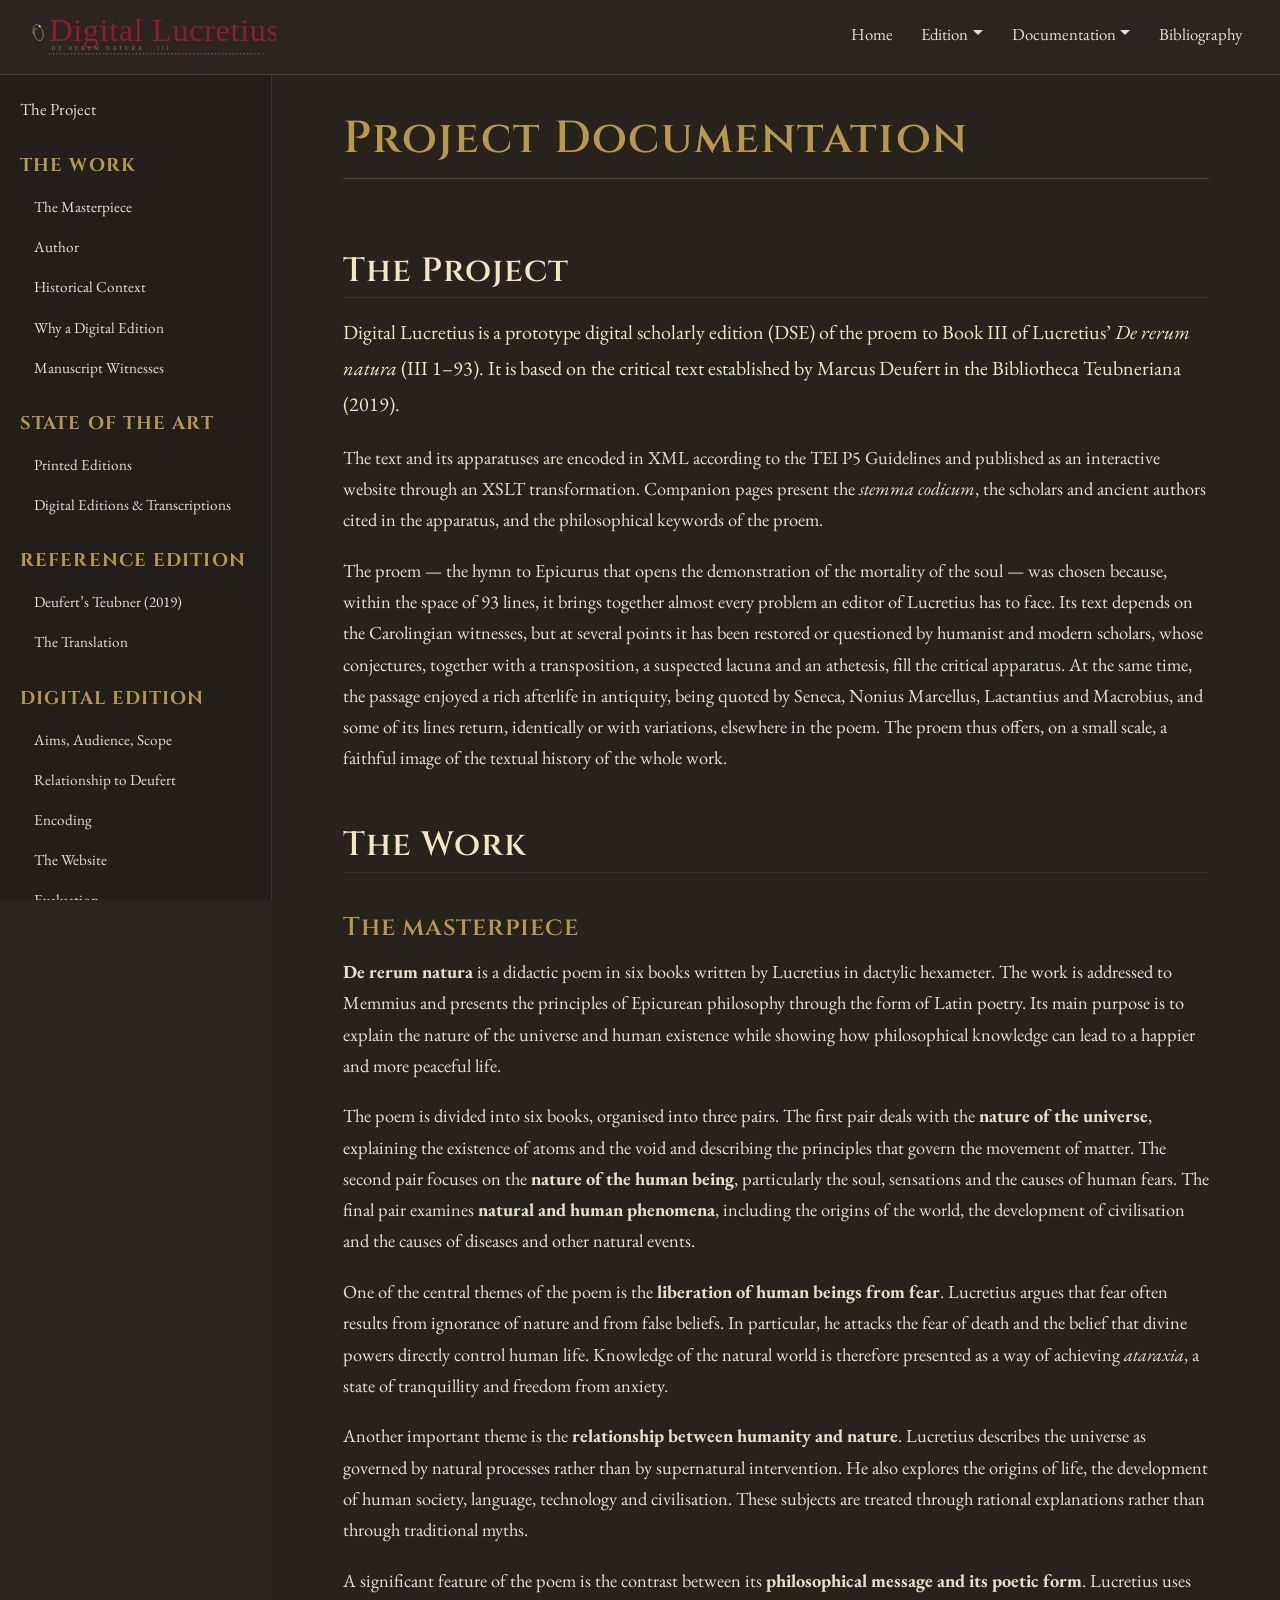
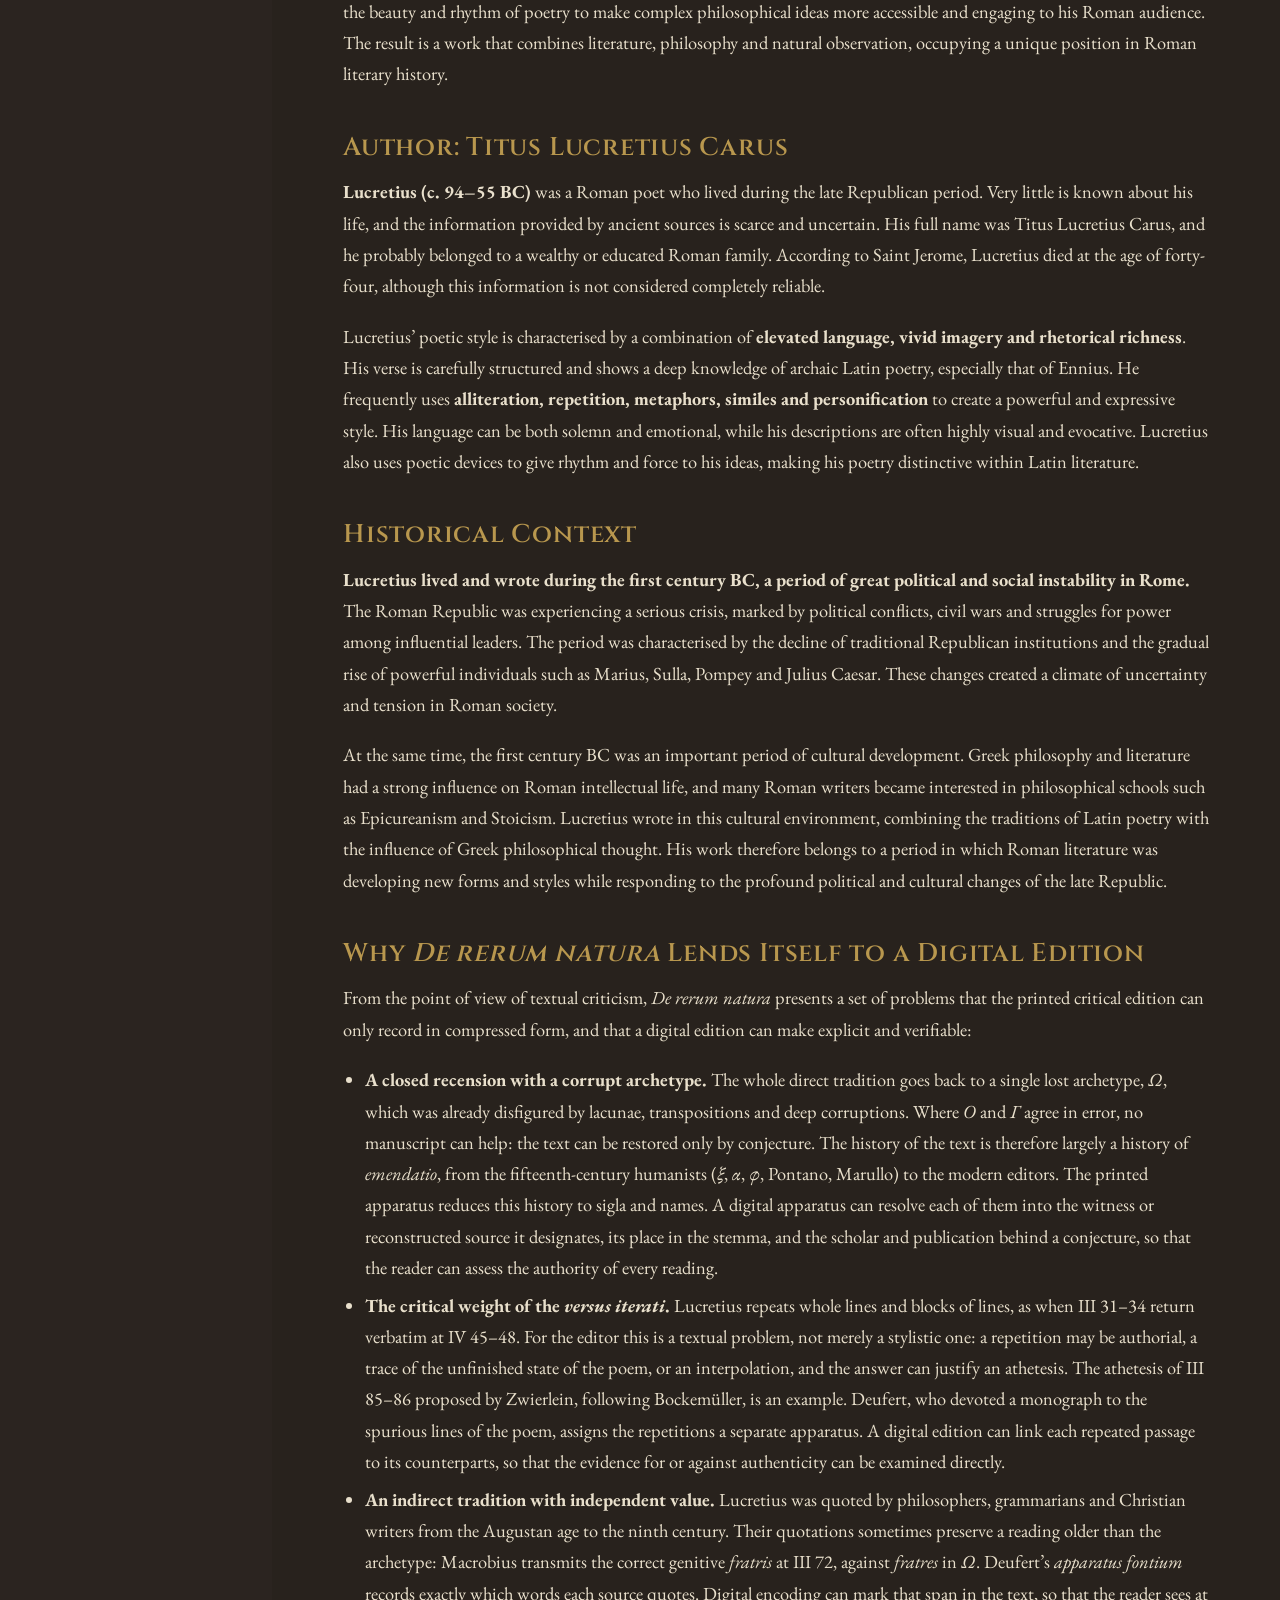
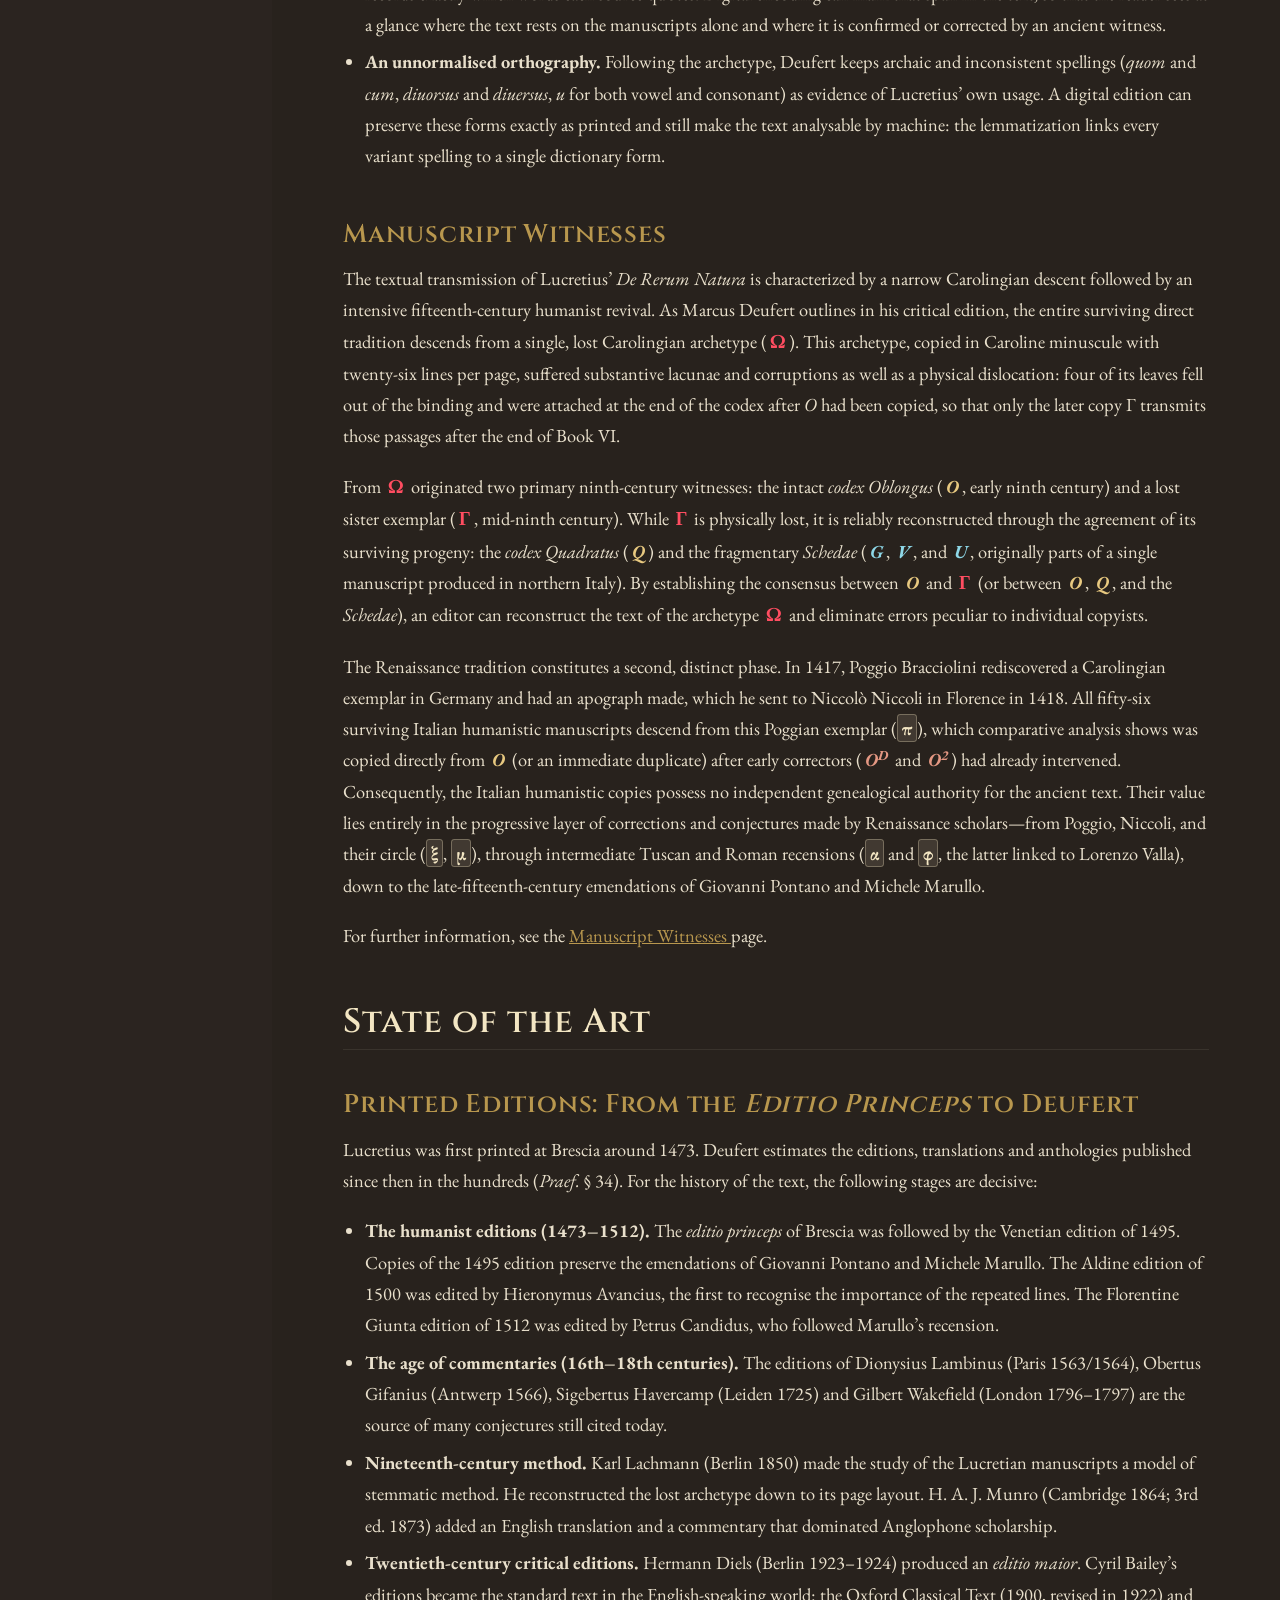
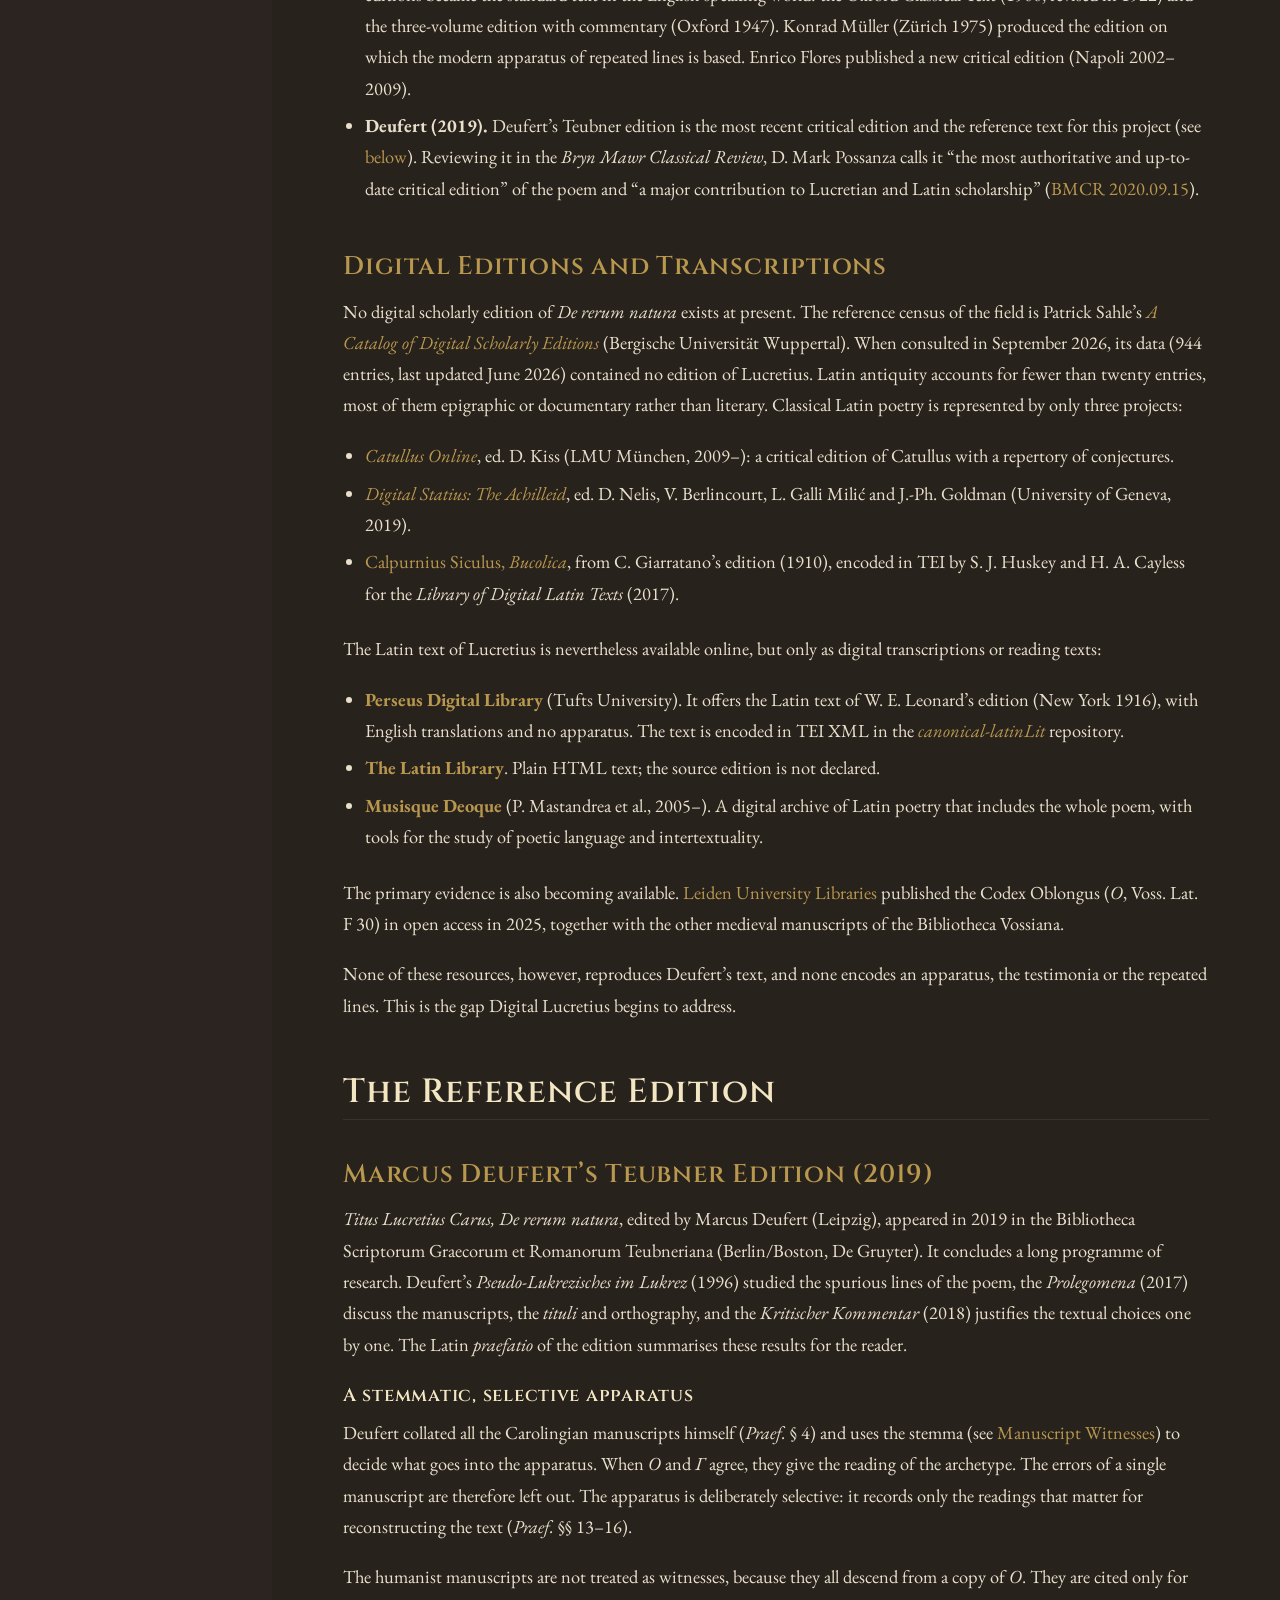
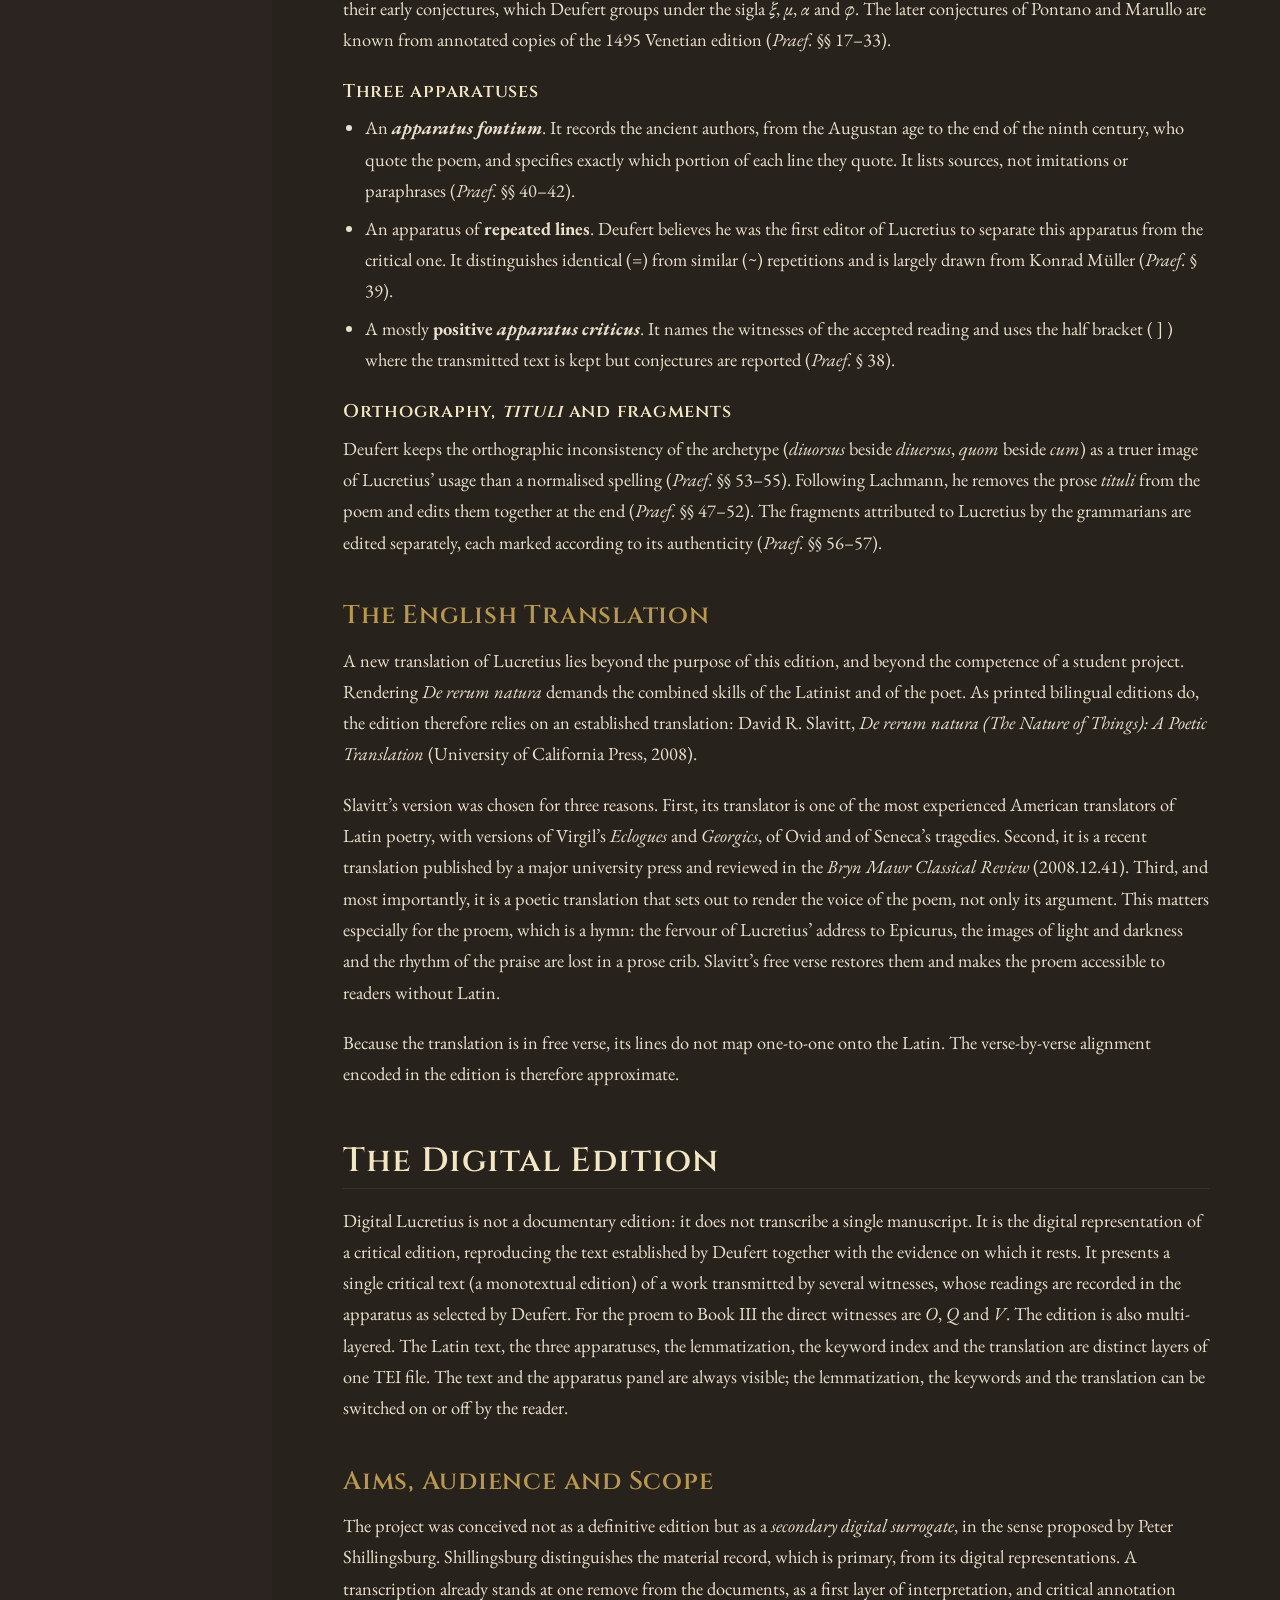
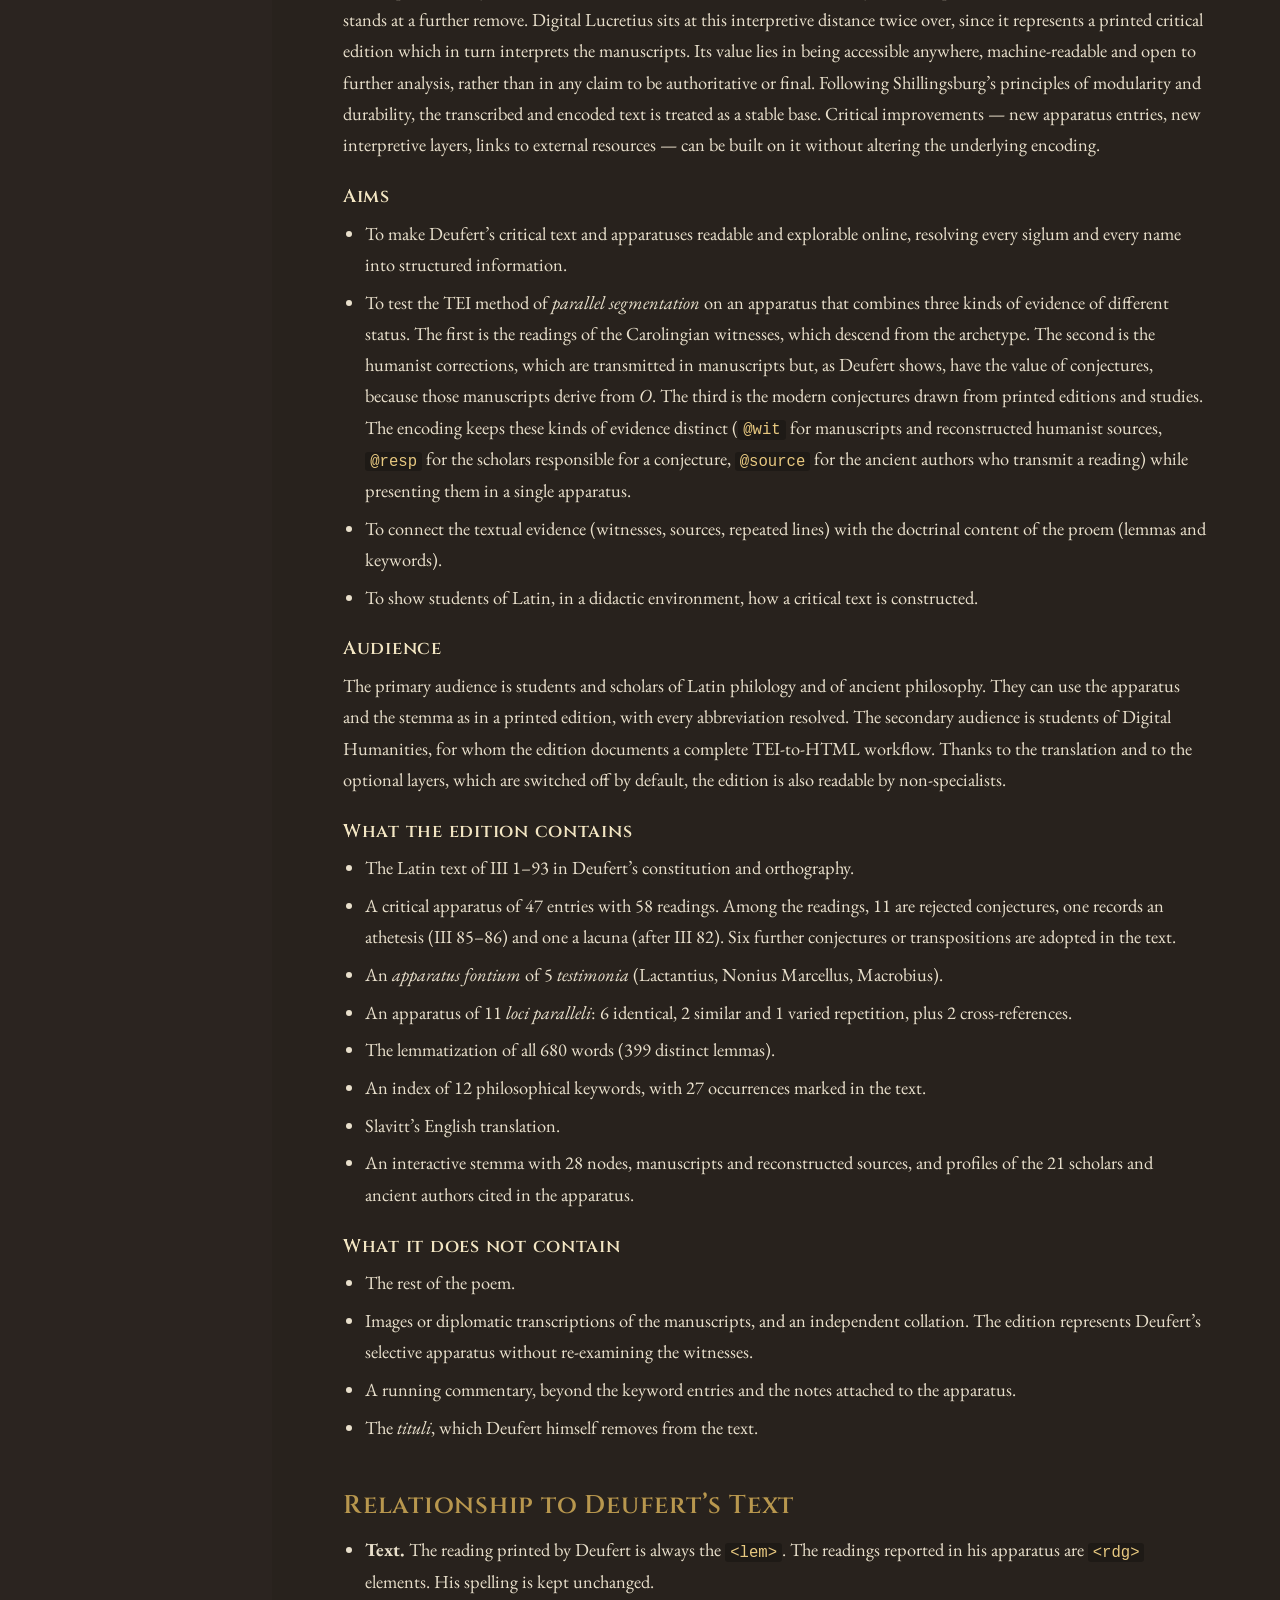
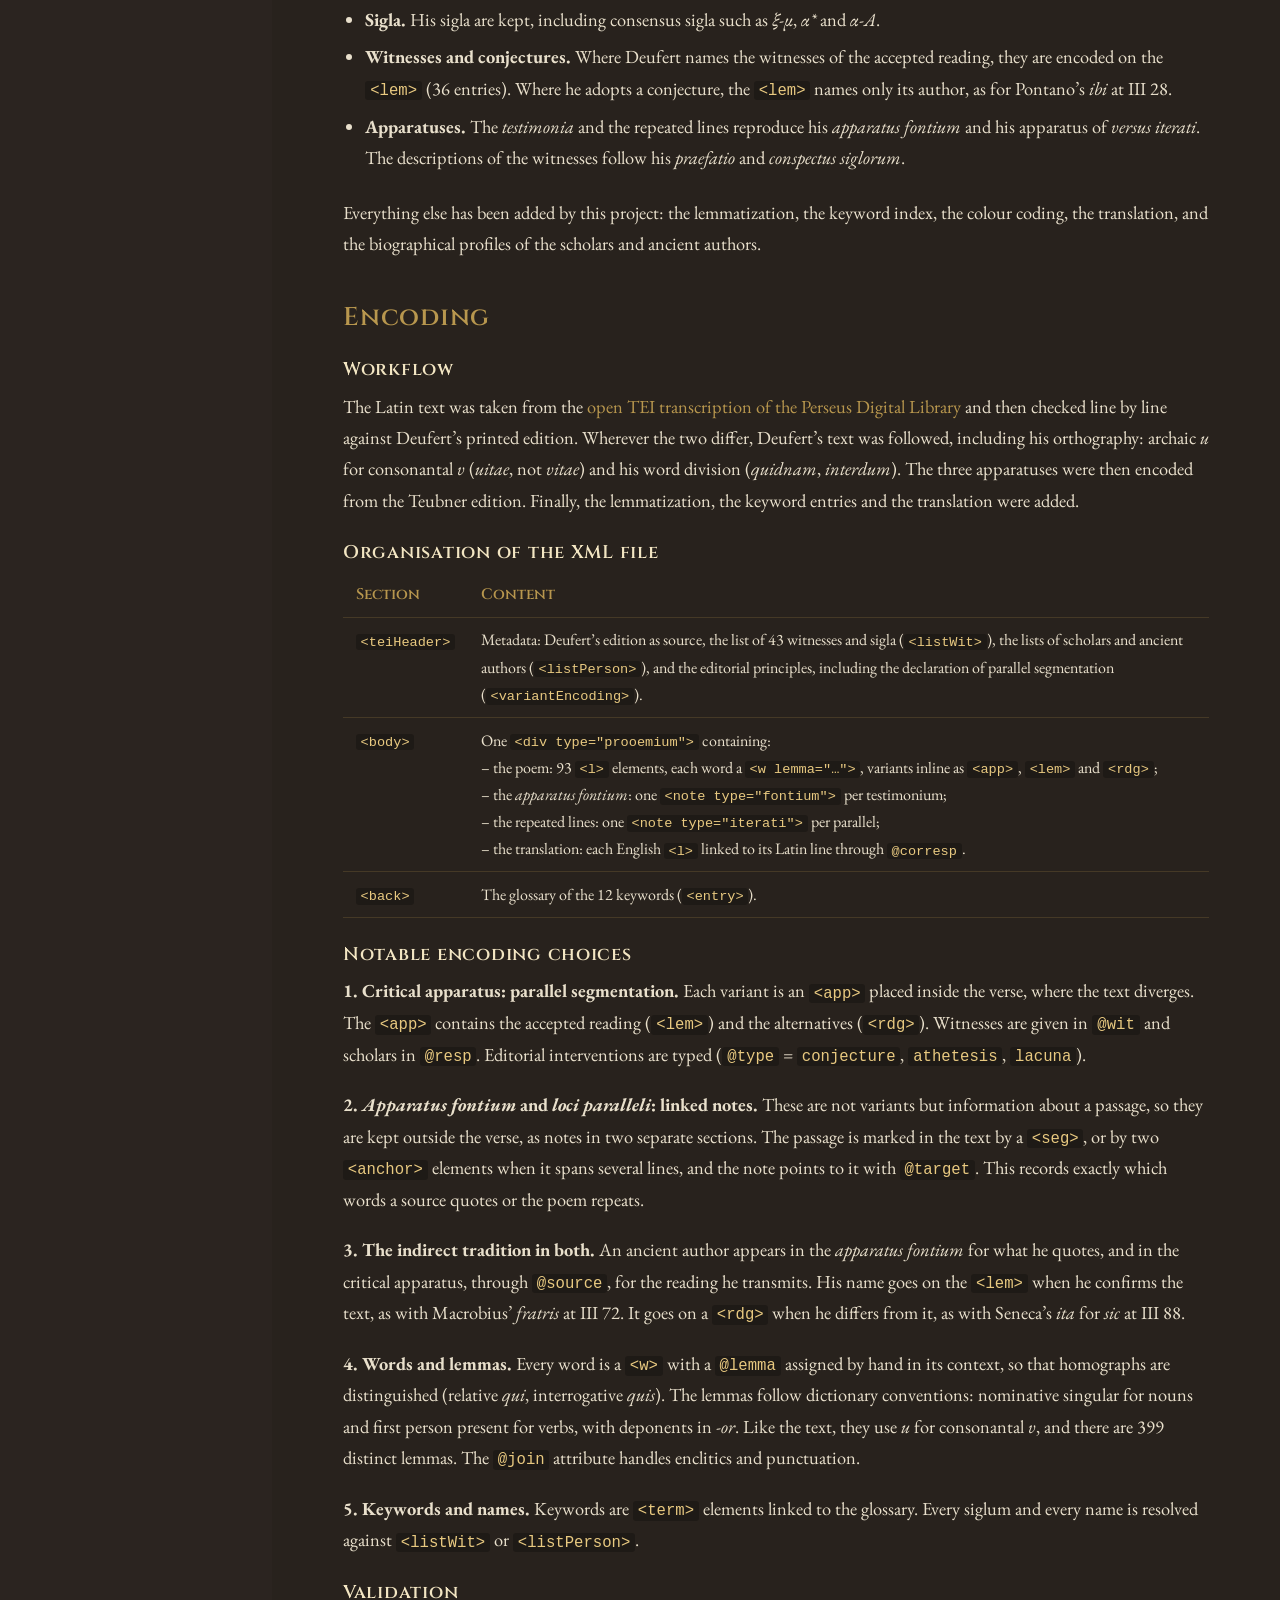
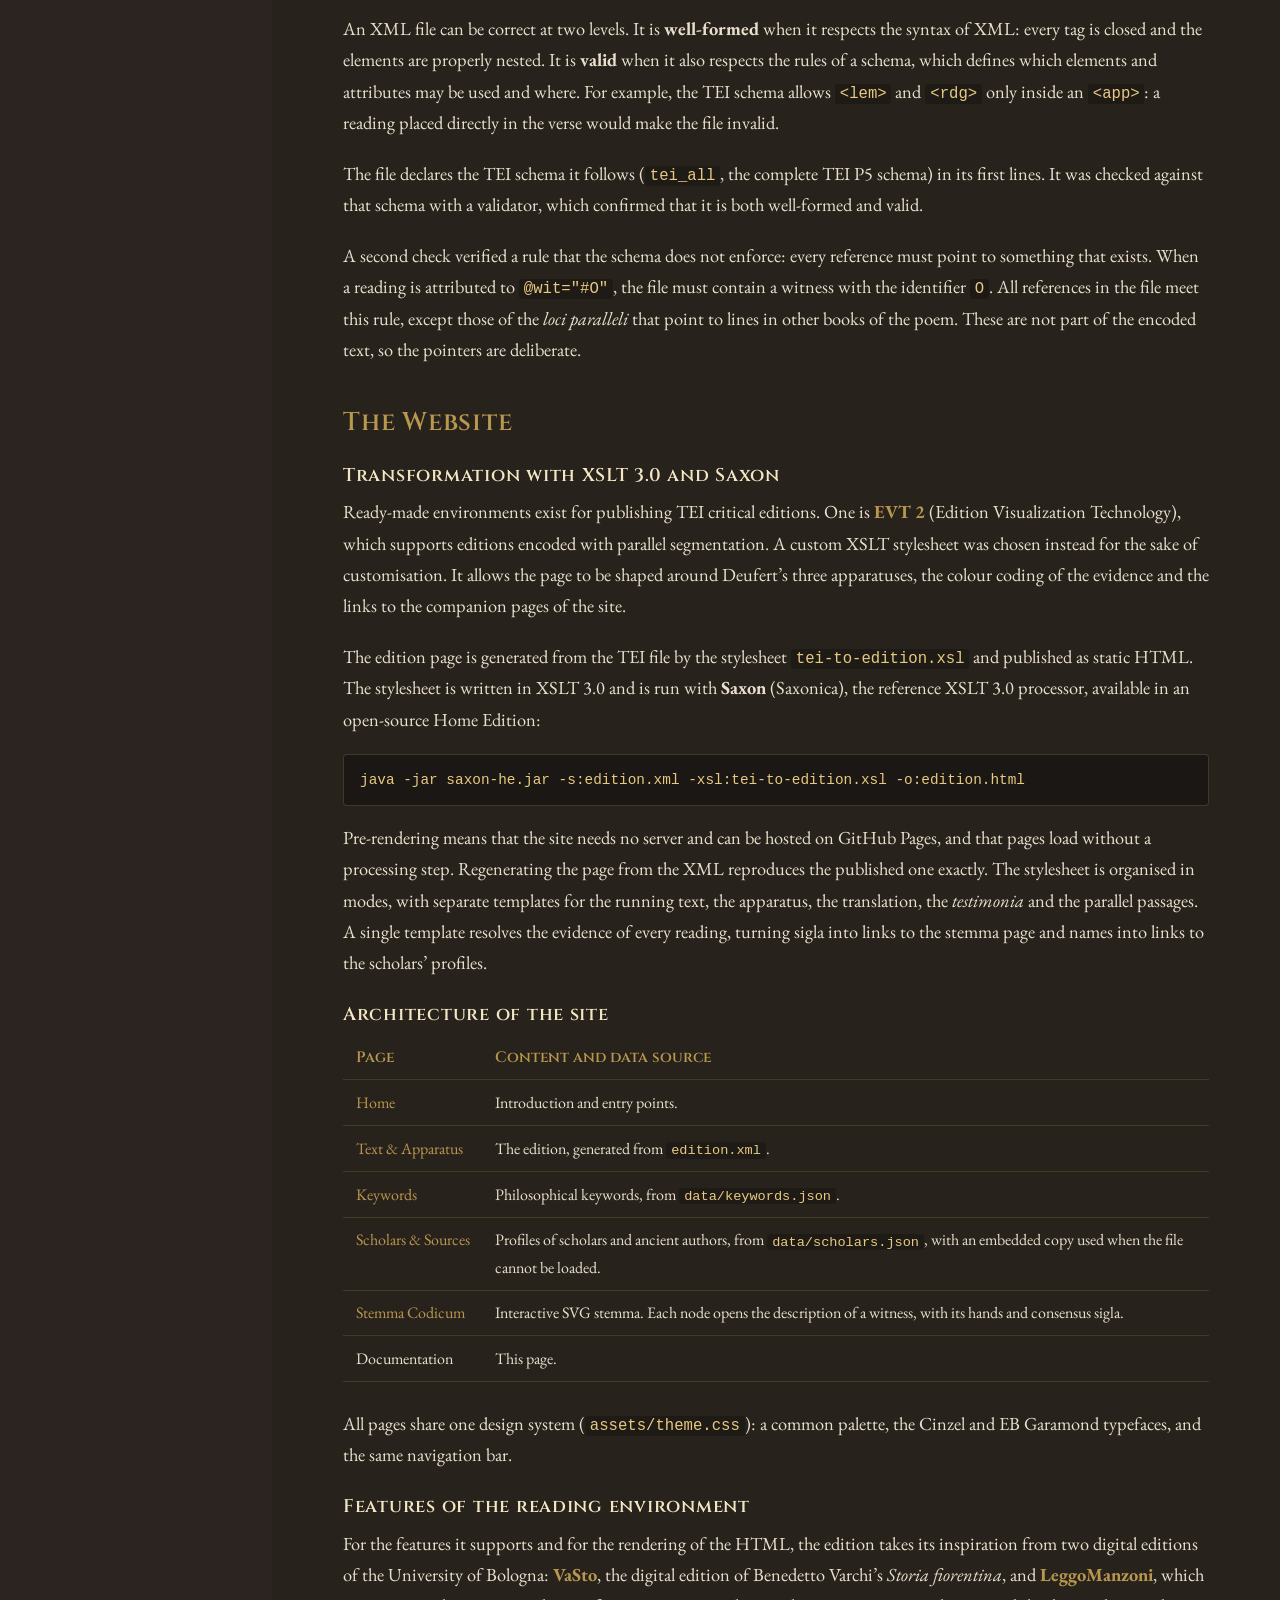
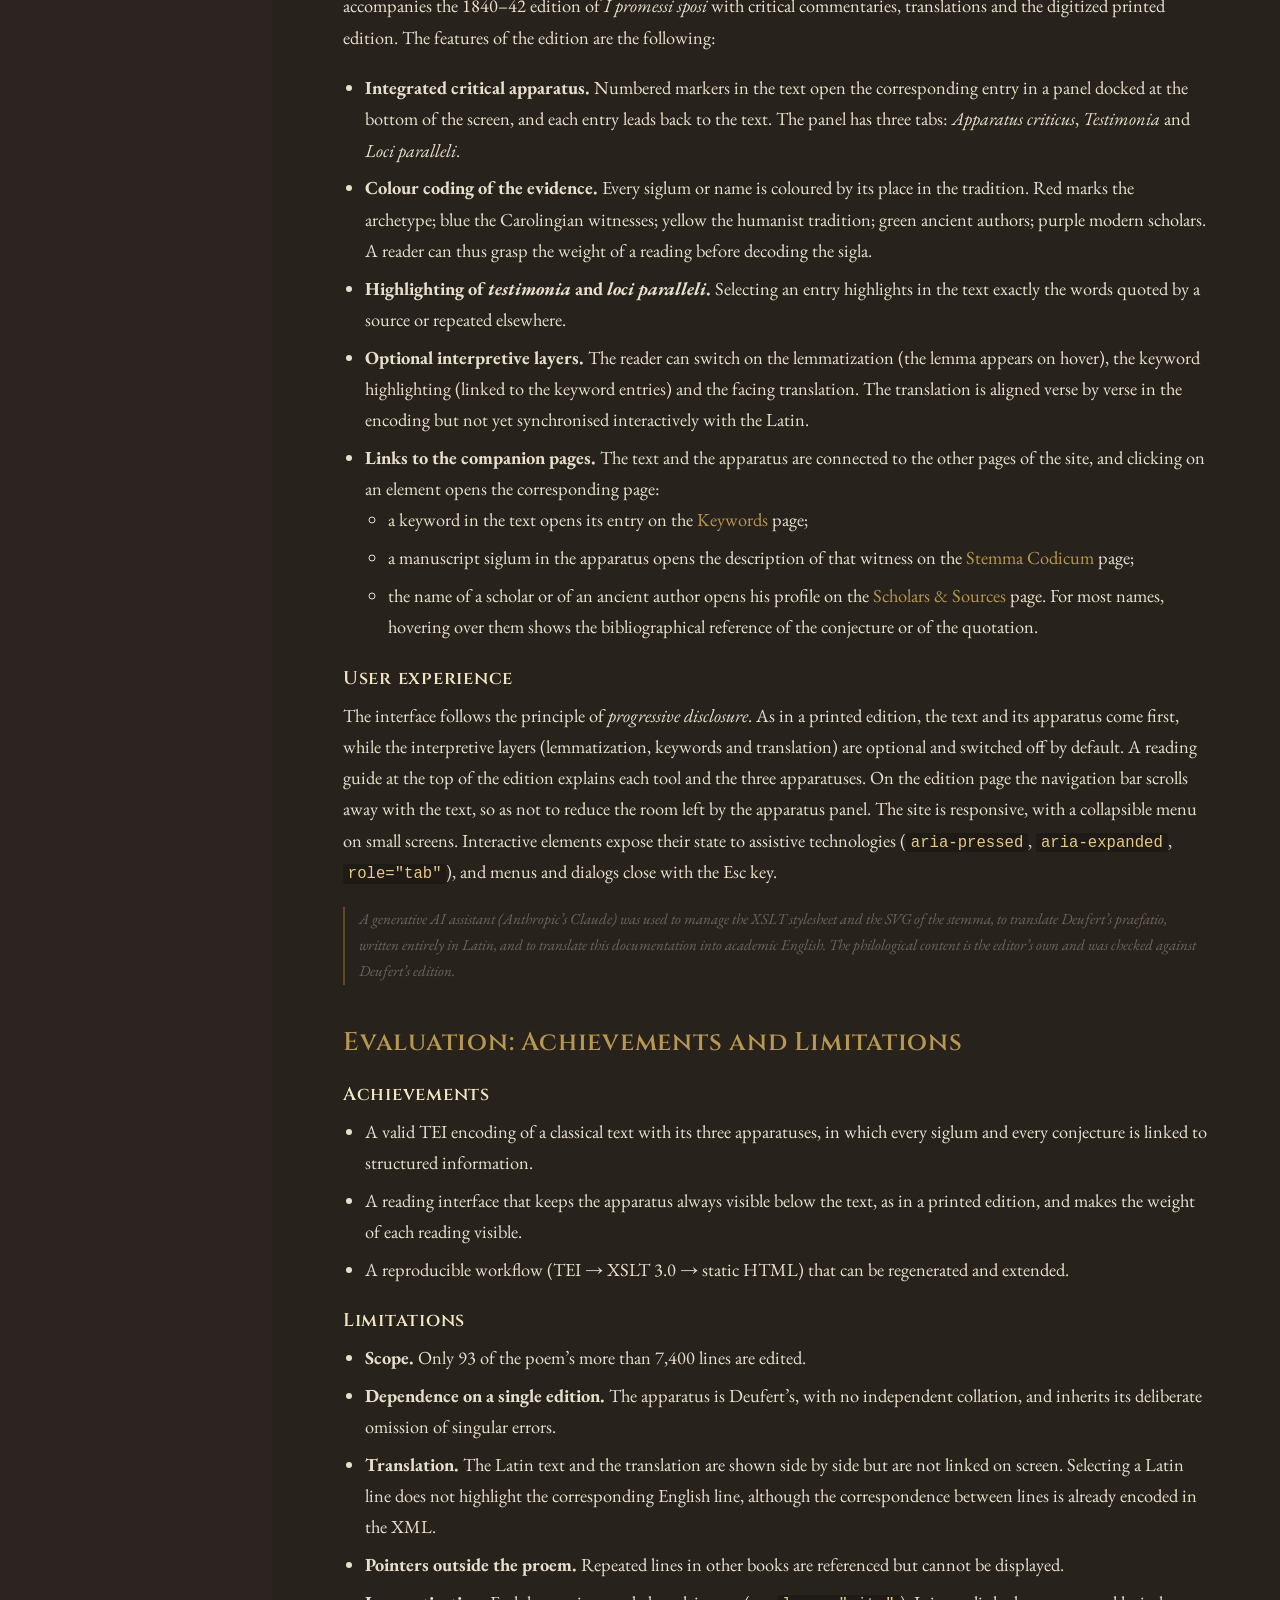
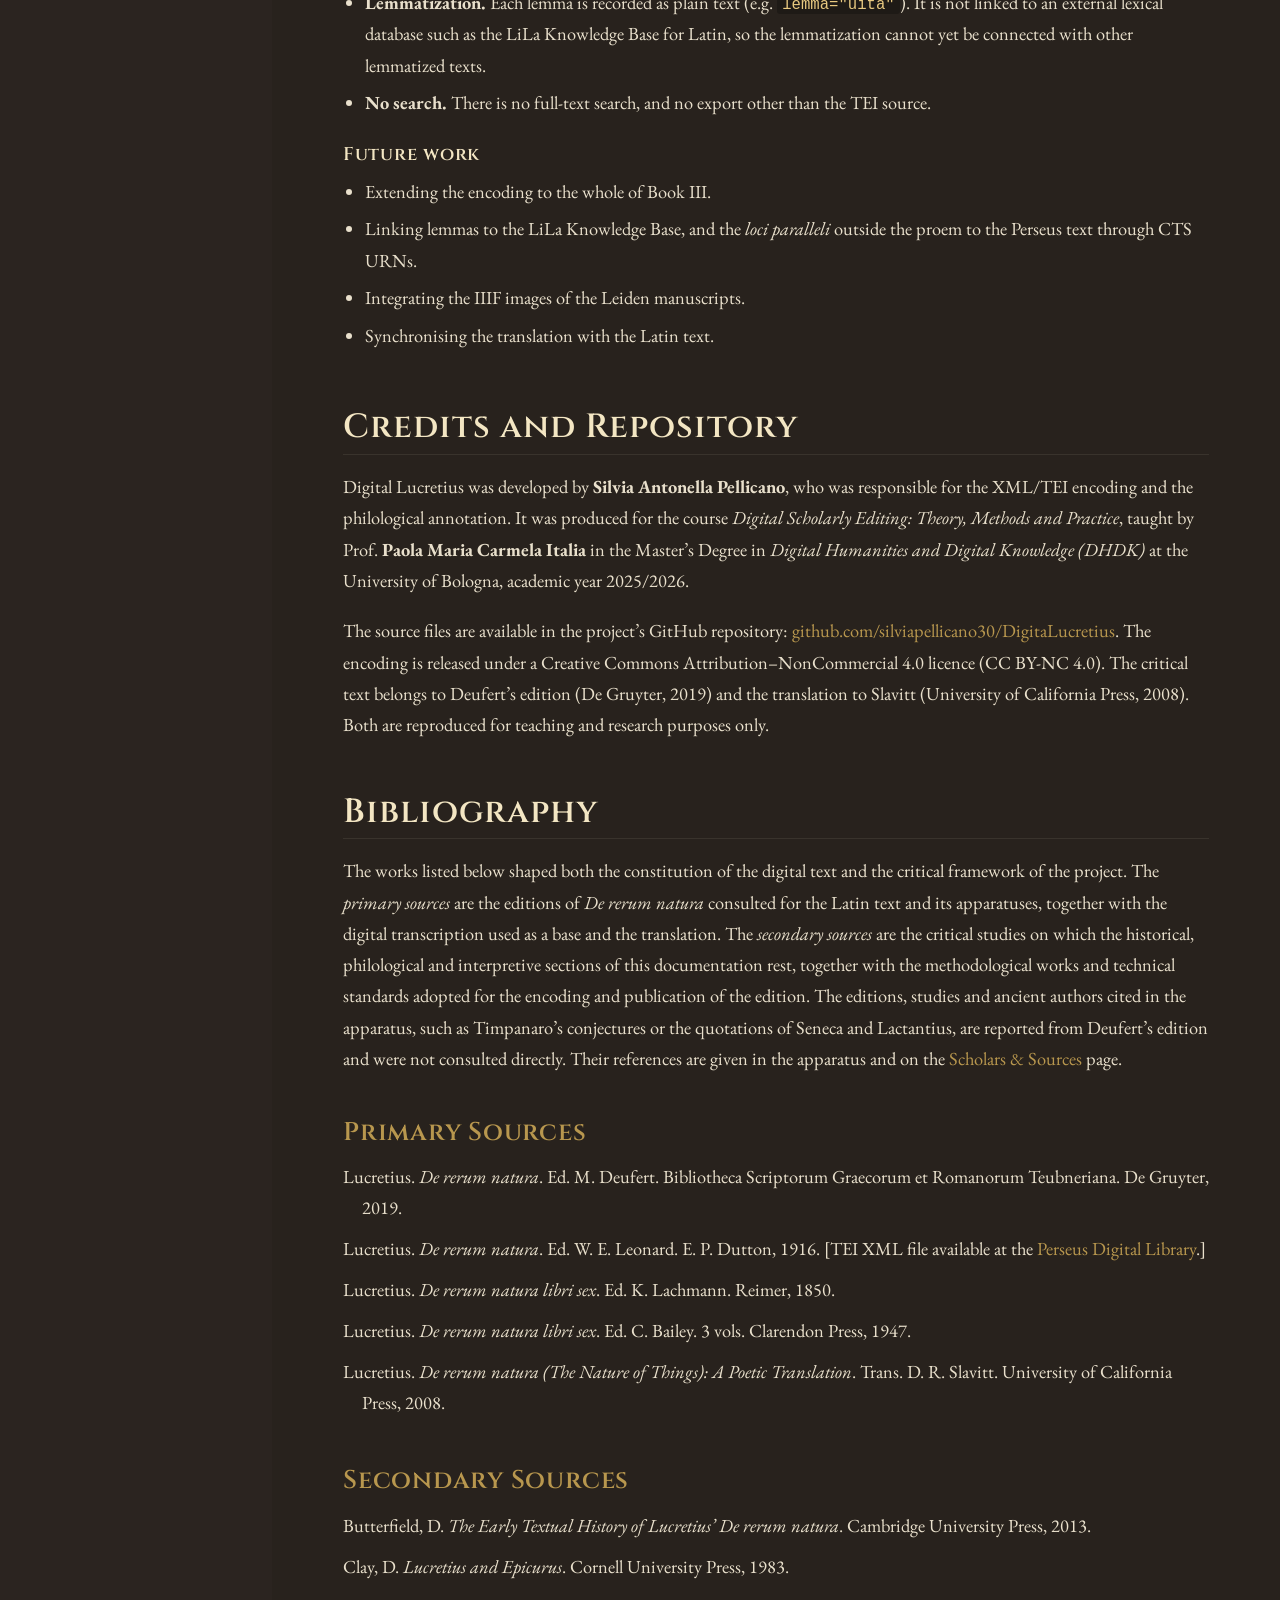
==== commit d142cfcb: "Update documentation.html" ====
--- a/documentation.html
+++ b/documentation.html
@@ -1037,7 +1037,7 @@
         <h2 id="documentation">Credits and Repository</h2>
 
         <p>
-          Digital Lucretius was developed by <strong>Silvia Antonella Pellicano</strong>, who was responsible for the XML/TEI encoding and the philological annotation. It was produced for the course <em>Digital Scholarly Editing: Theory, Methods and Practice</em>, taught by Prof. <strong>Paola Italia</strong> in the Master’s Degree in <em>Digital Humanities and Digital Knowledge (DHDK)</em> at the University of Bologna, academic year 2025/2026.
+          Digital Lucretius was developed by <strong>Silvia Antonella Pellicano</strong>, who was responsible for the XML/TEI encoding and the philological annotation. It was produced for the course <em>Digital Scholarly Editing: Theory, Methods and Practice</em>, taught by Prof. <strong>Paola Maria Carmela Italia</strong> in the Master’s Degree in <em>Digital Humanities and Digital Knowledge (DHDK)</em> at the University of Bologna, academic year 2025/2026.
         </p>
 
         <p>
--- a/assets/theme.css
+++ b/assets/theme.css
@@ -0,0 +1,208 @@
+/* =========================================================
+   Digital Lucretius — shared design tokens
+   Loaded by every page before its own stylesheet, so that
+   fonts and colours are defined in one place only.
+   ========================================================= */
+:root {
+  /* Typography: Cinzel for titles and labels, EB Garamond for text */
+  --font-display: "Cinzel", Georgia, serif;
+  --font-body: "EB Garamond", Georgia, serif;
+
+  /* Dark tones (navigation, dark pages, apparatus) */
+  --ink: #2B2420;
+  --ink-deep: #26211d;
+
+  /* Light tones (parchment pages and text on dark backgrounds) */
+  --parchment: #f3e6c3;
+  --parchment-dim: #E9E0CC;
+  --stone: #6E655A;
+
+  /* Accents */
+  --gold: #B8974E;          /* headings, labels, borders on dark backgrounds */
+  --gold-light: #e8c980;    /* highlights: active tab, apparatus numbers */
+  --burgundy: #5a3232;      /* buttons and titles on parchment */
+  --burgundy-hover: #863838;
+  --red: #8b1f2d;           /* links on parchment, apparatus markers */
+}
+
+/* =========================================================
+   Site navigation (edition, keywords, scholars, witnesses).
+   Same look as the Bootstrap navbar of index/documentation,
+   without loading Bootstrap on the edition pages.
+   ========================================================= */
+.site-nav,
+.site-nav * {
+  box-sizing: border-box;
+}
+
+.site-nav {
+  position: sticky;
+  top: 0;
+  z-index: 1000;
+  display: flex;
+  flex-wrap: wrap;
+  align-items: center;
+  justify-content: space-between;
+  width: 100%;
+  padding: 0.5rem 1rem;
+  background-color: var(--ink);
+  border-bottom: 1px solid var(--gold);
+  font-family: var(--font-body);
+  line-height: 1.5;
+}
+
+/* In the edition the apparatus already fills the bottom of the screen:
+   the bar scrolls away with the page instead of staying on top */
+.site-nav--static {
+  position: relative;
+}
+
+.site-nav__brand img {
+  display: block;
+  height: 48px;
+  width: auto;
+}
+
+.site-nav__menu {
+  display: flex;
+  align-items: center;
+  gap: 0.2rem;
+  margin: 0;
+  padding: 0;
+  list-style: none;
+}
+
+.site-nav__menu > li {
+  position: relative;
+}
+
+.site-nav__menu a,
+.site-nav__dropdown > button {
+  display: block;
+  padding: 0.5rem 0.7rem;
+  color: var(--parchment);
+  background: none;
+  border: 0;
+  font-family: var(--font-body);
+  font-size: 1.02rem;
+  line-height: 1.5;
+  text-decoration: none;
+  cursor: pointer;
+}
+
+.site-nav__menu a:hover,
+.site-nav__menu a:focus-visible,
+.site-nav__dropdown > button:hover,
+.site-nav__dropdown > button:focus-visible,
+.site-nav__menu a[aria-current="page"],
+.site-nav__dropdown.is-current > button {
+  color: var(--gold);
+}
+
+.site-nav__dropdown > button::after {
+  content: "";
+  display: inline-block;
+  margin-left: 0.4em;
+  vertical-align: 0.2em;
+  border-top: 0.3em solid;
+  border-right: 0.3em solid transparent;
+  border-left: 0.3em solid transparent;
+}
+
+.site-nav__dropdown ul {
+  display: none;
+  position: absolute;
+  top: 100%;
+  left: 0;
+  z-index: 10;
+  min-width: 13rem;
+  margin: 0;
+  padding: 0.5rem 0;
+  list-style: none;
+  background-color: var(--ink);
+  border: 1px solid var(--gold);
+  border-radius: 4px;
+}
+
+.site-nav__dropdown ul.show {
+  display: block;
+}
+
+.site-nav__dropdown ul a {
+  padding: 0.4rem 1.25rem;
+  white-space: nowrap;
+}
+
+.site-nav__dropdown ul a:hover,
+.site-nav__dropdown ul a:focus-visible {
+  color: var(--parchment);
+  background-color: var(--burgundy-hover);
+}
+
+.site-nav a:focus-visible,
+.site-nav button:focus-visible {
+  outline: 2px solid var(--gold);
+  outline-offset: 2px;
+}
+
+/* Hamburger button, shown on small screens only */
+.site-nav__toggle {
+  display: none;
+  width: 2.8rem;
+  height: 2.3rem;
+  padding: 0;
+  background: none;
+  border: 1px solid rgba(243, 230, 195, 0.3);
+  border-radius: 4px;
+  cursor: pointer;
+}
+
+.site-nav__toggle span,
+.site-nav__toggle span::before,
+.site-nav__toggle span::after {
+  display: block;
+  width: 1.4rem;
+  height: 2px;
+  margin: 0 auto;
+  background-color: var(--parchment);
+  content: "";
+}
+
+.site-nav__toggle span {
+  position: relative;
+}
+
+.site-nav__toggle span::before,
+.site-nav__toggle span::after {
+  position: absolute;
+  left: 0;
+}
+
+.site-nav__toggle span::before { top: -7px; }
+.site-nav__toggle span::after { top: 7px; }
+
+@media (max-width: 767px) {
+  .site-nav__toggle {
+    display: block;
+  }
+
+  .site-nav__menu {
+    display: none;
+    flex-direction: column;
+    align-items: stretch;
+    width: 100%;
+    padding: 0.5rem 0;
+  }
+
+  .site-nav__menu.show {
+    display: flex;
+  }
+
+  .site-nav__dropdown ul {
+    position: static;
+    margin-left: 0.7rem;
+    border: 0;
+    border-left: 2px solid var(--gold);
+    border-radius: 0;
+  }
+}
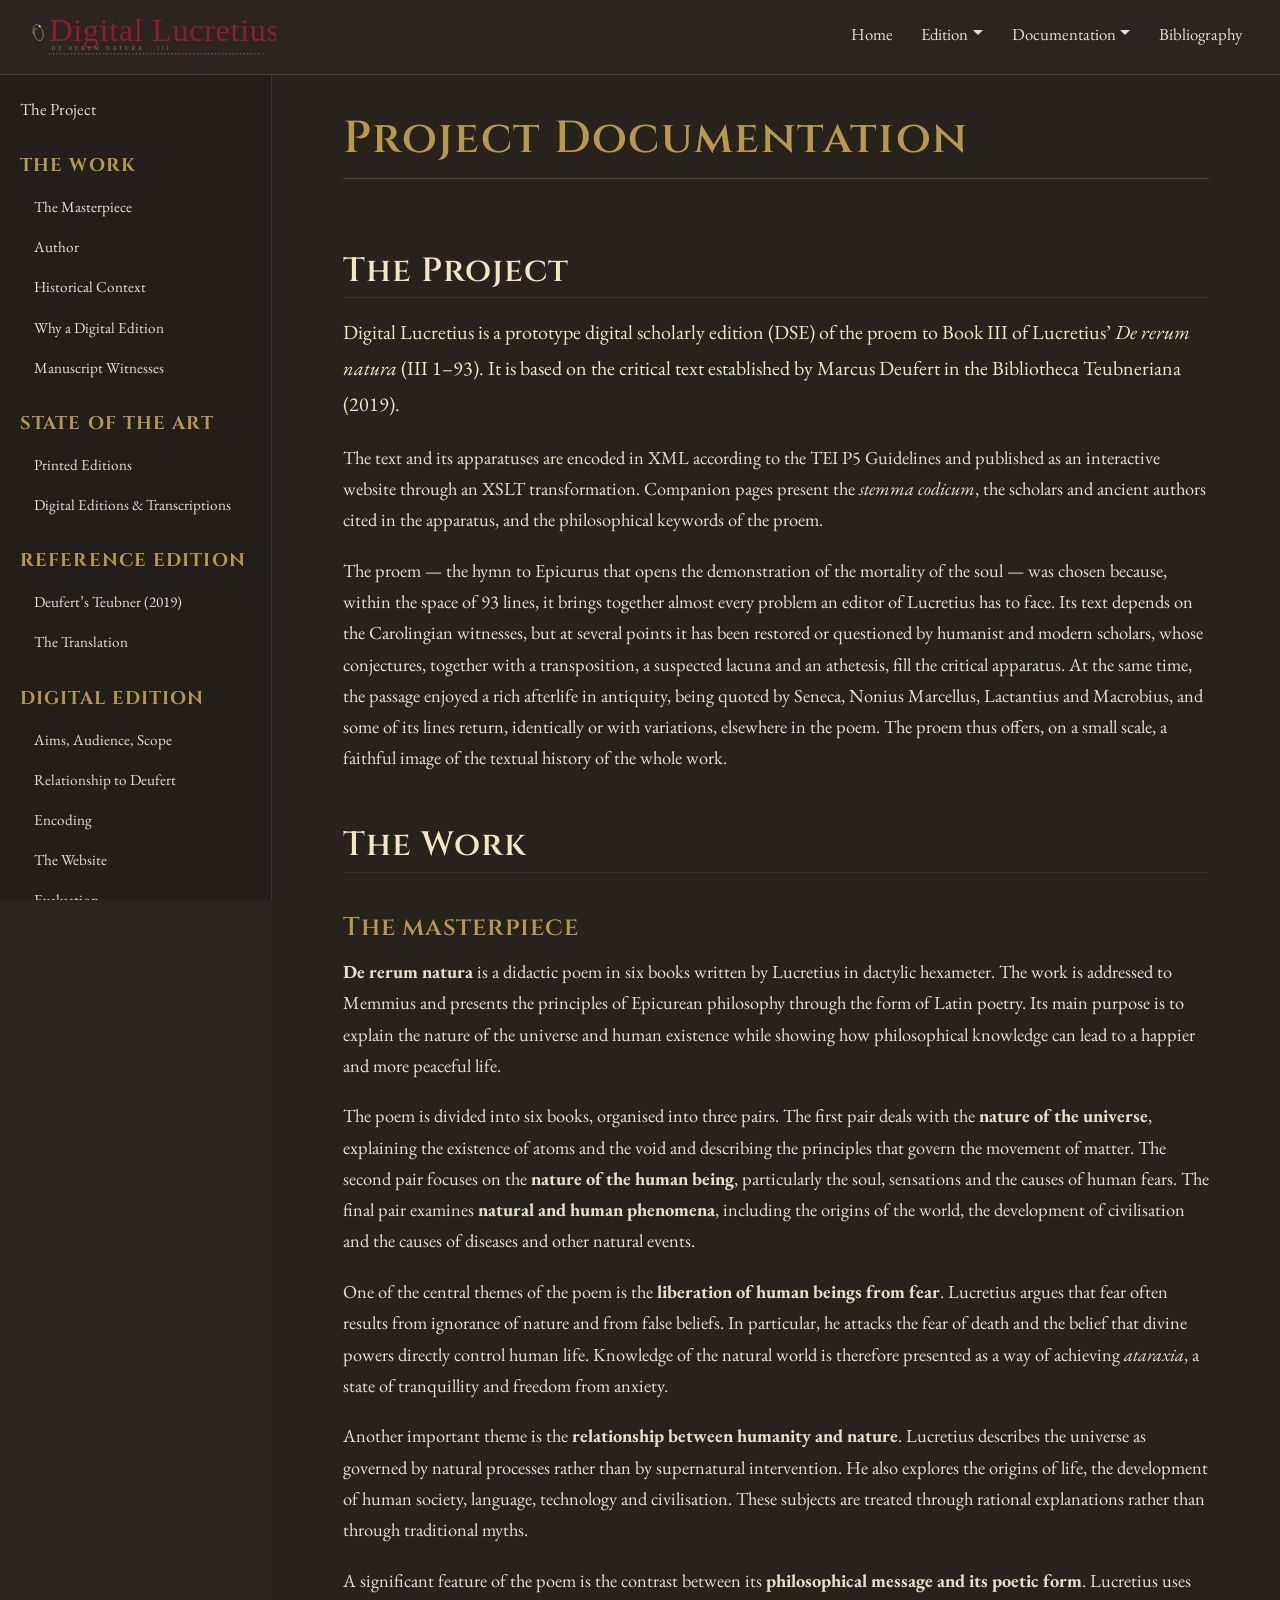
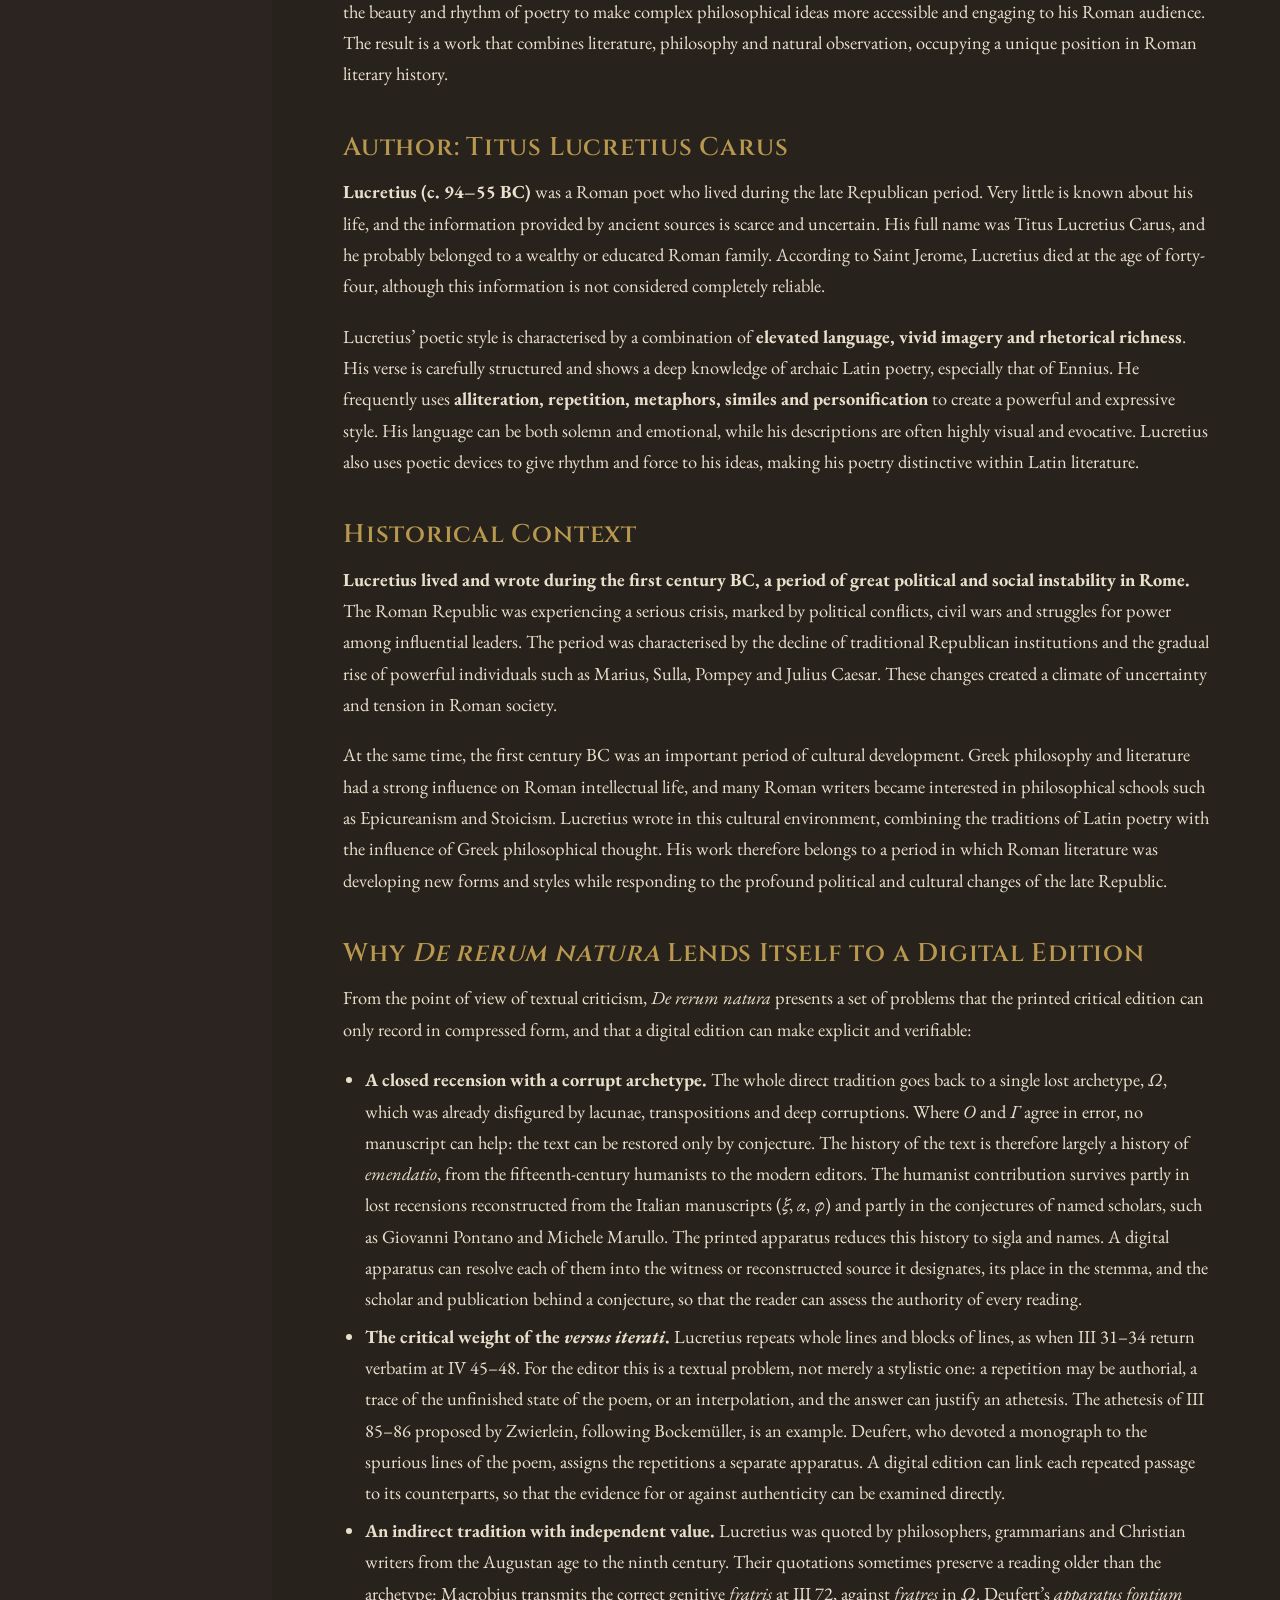
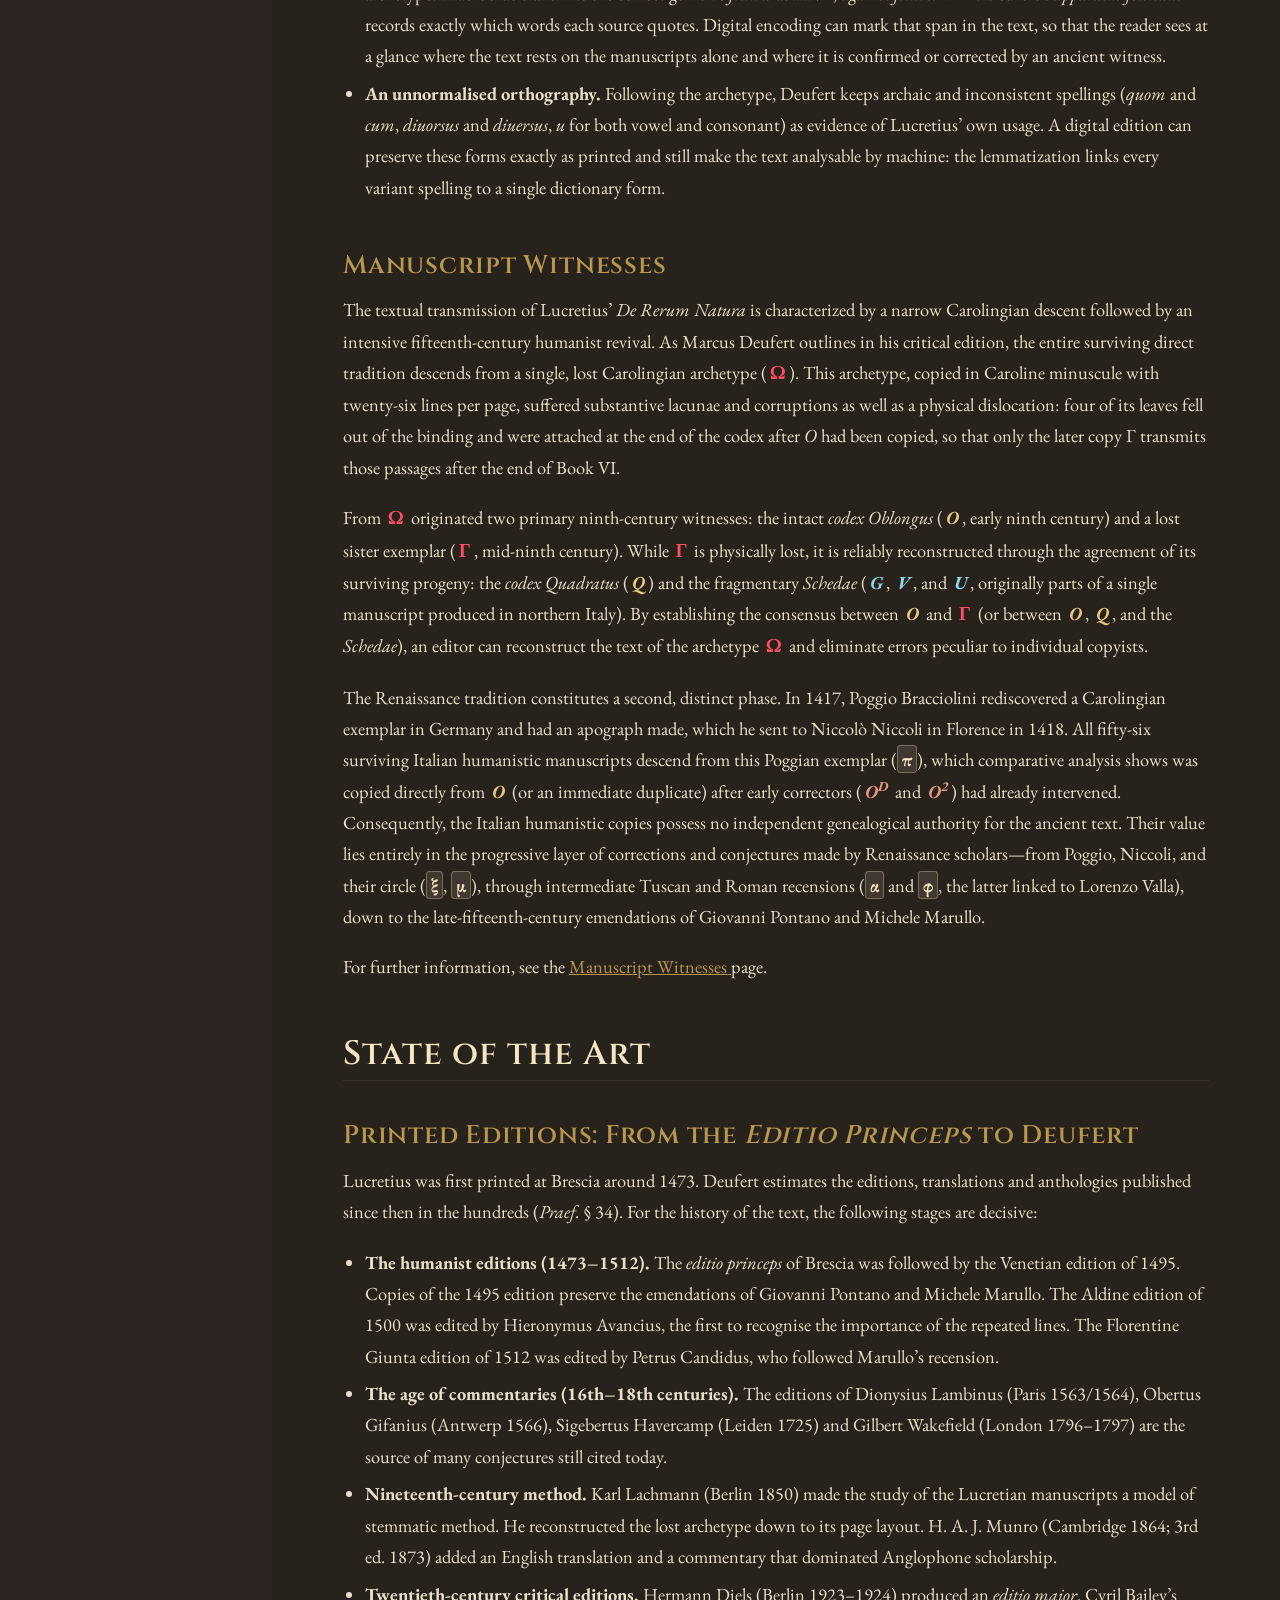
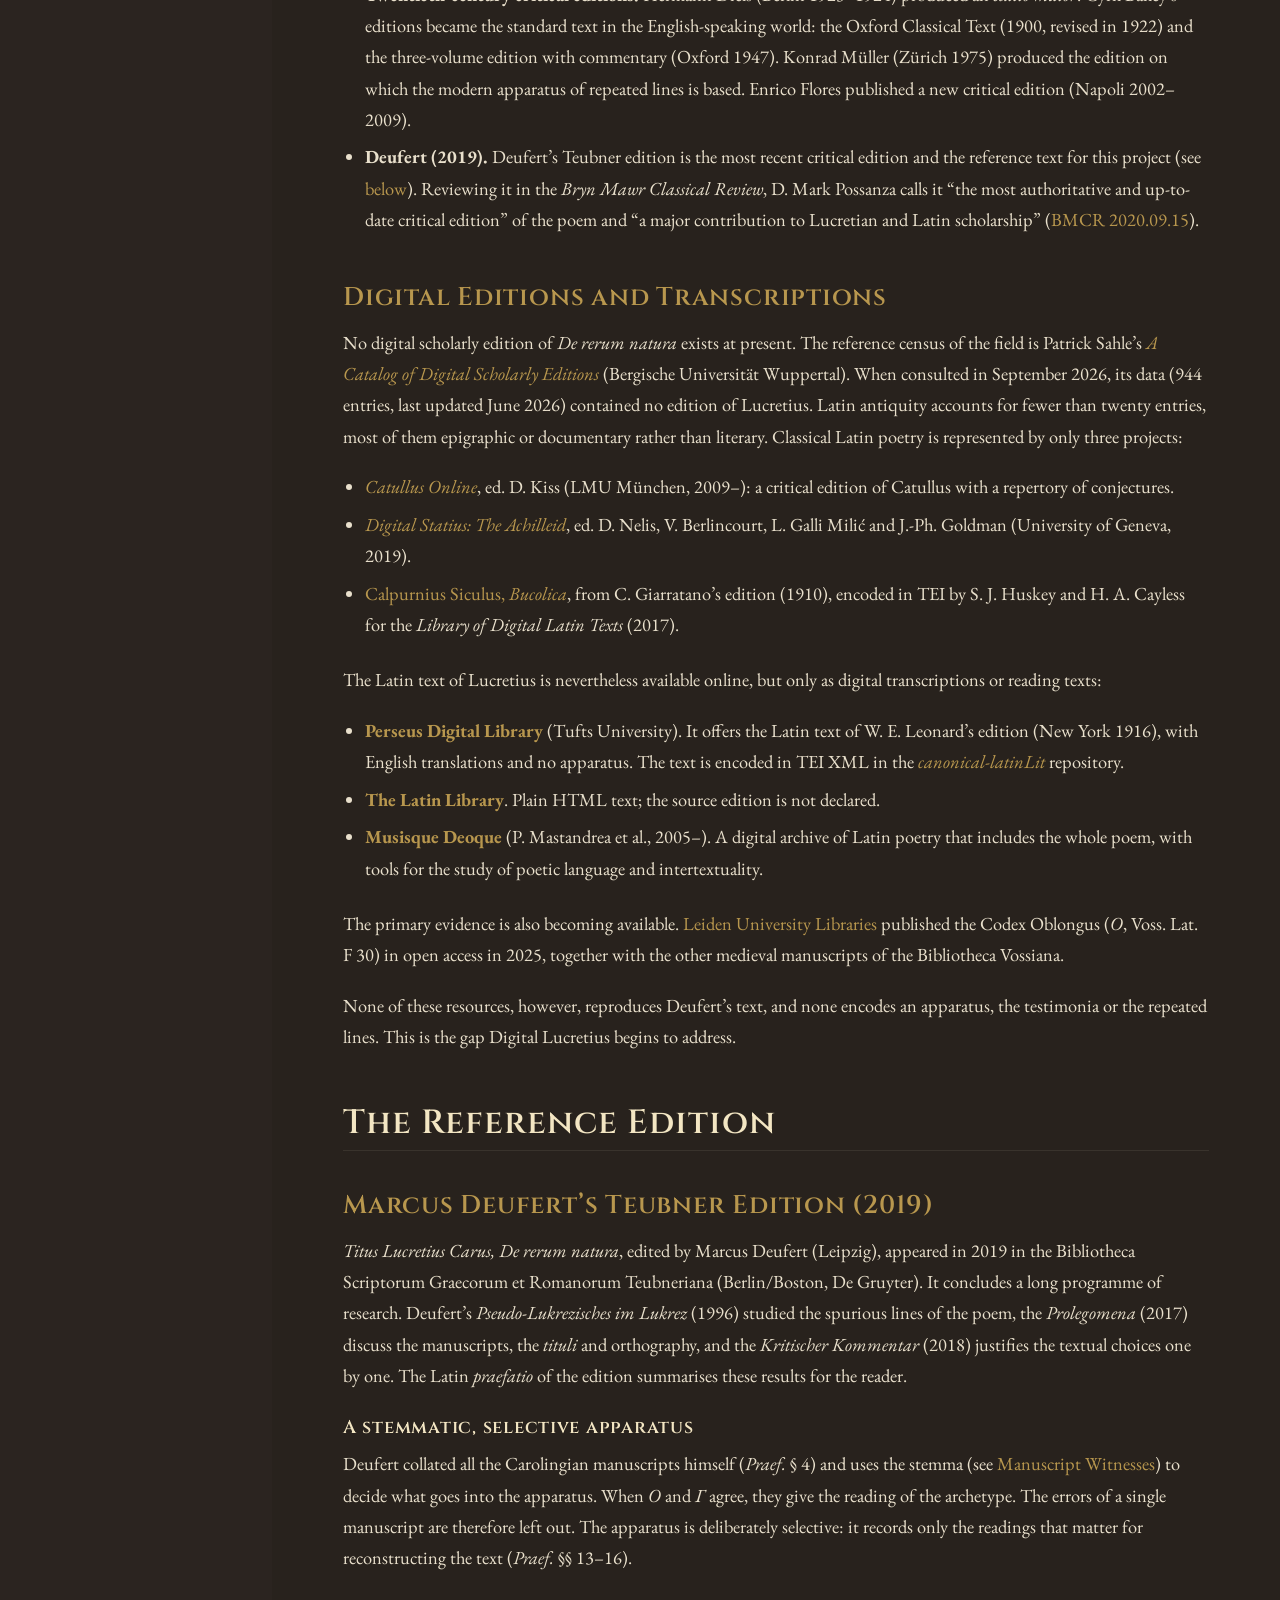
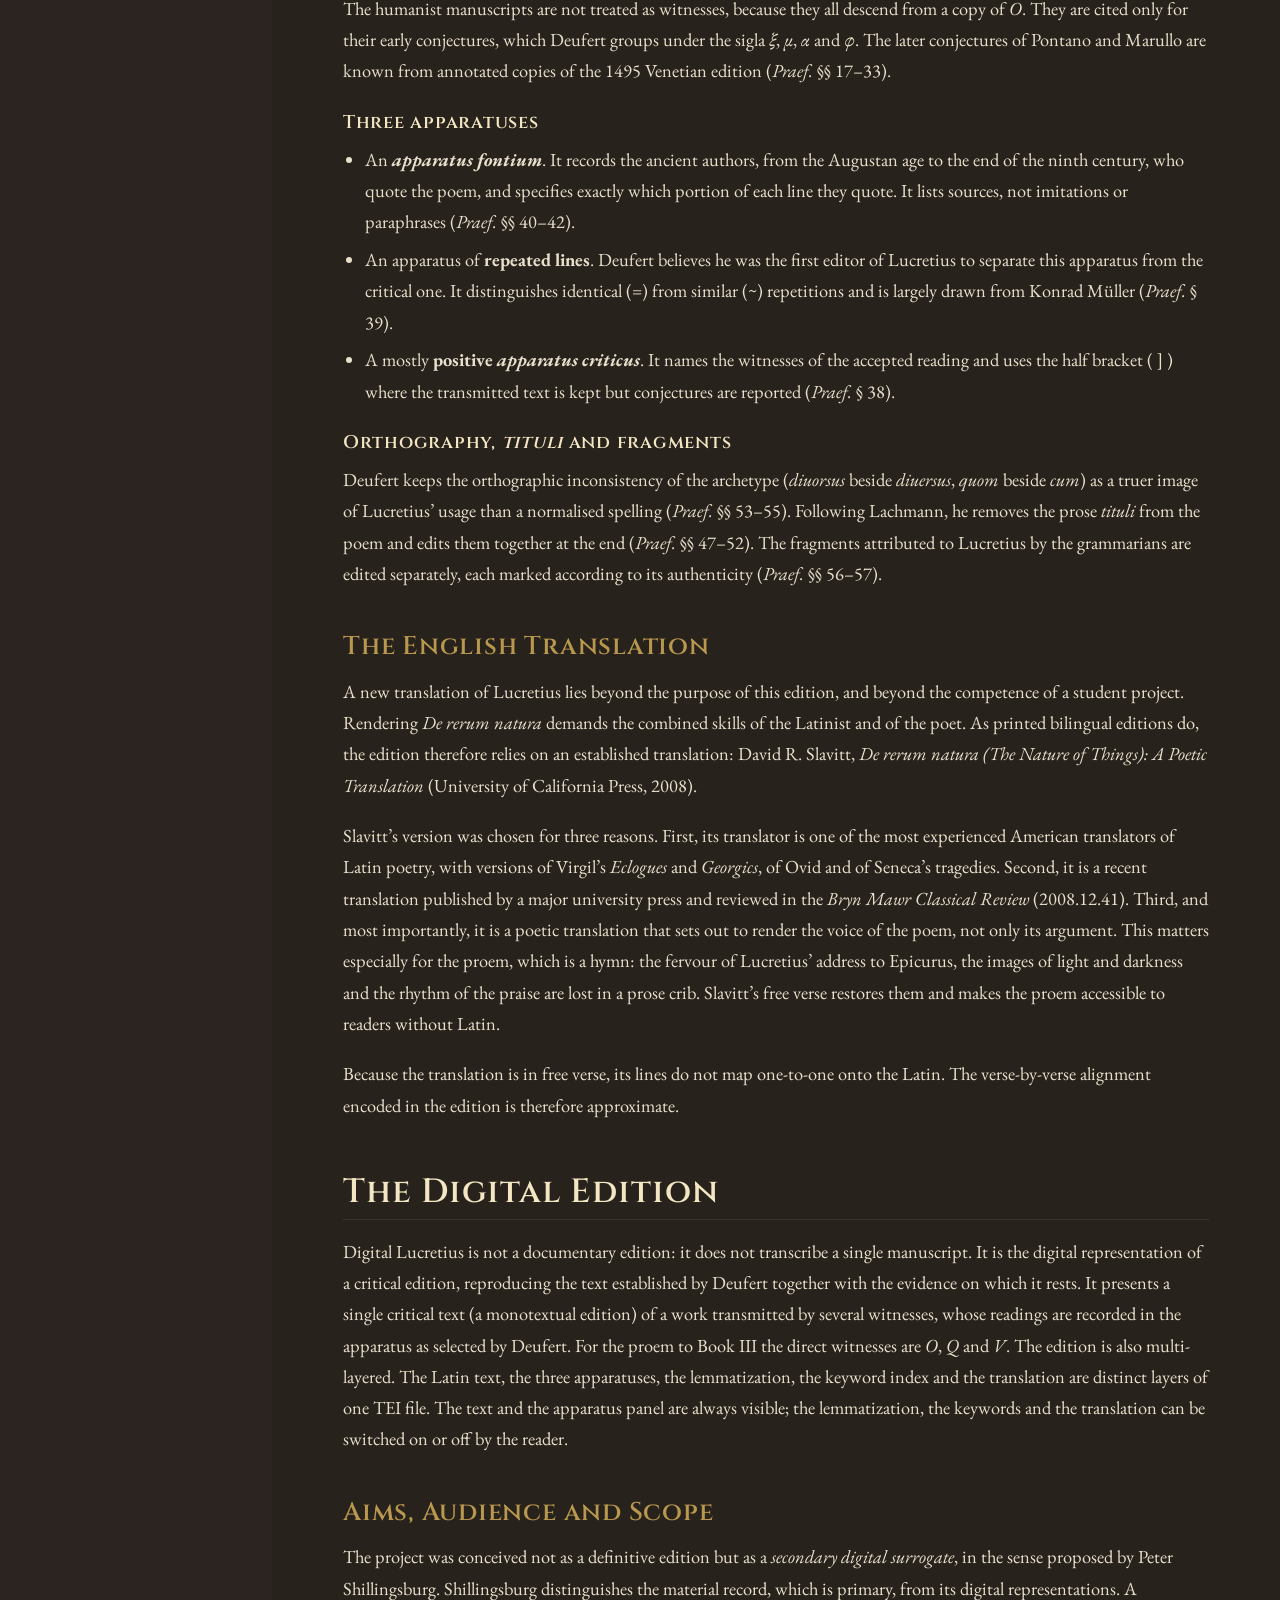
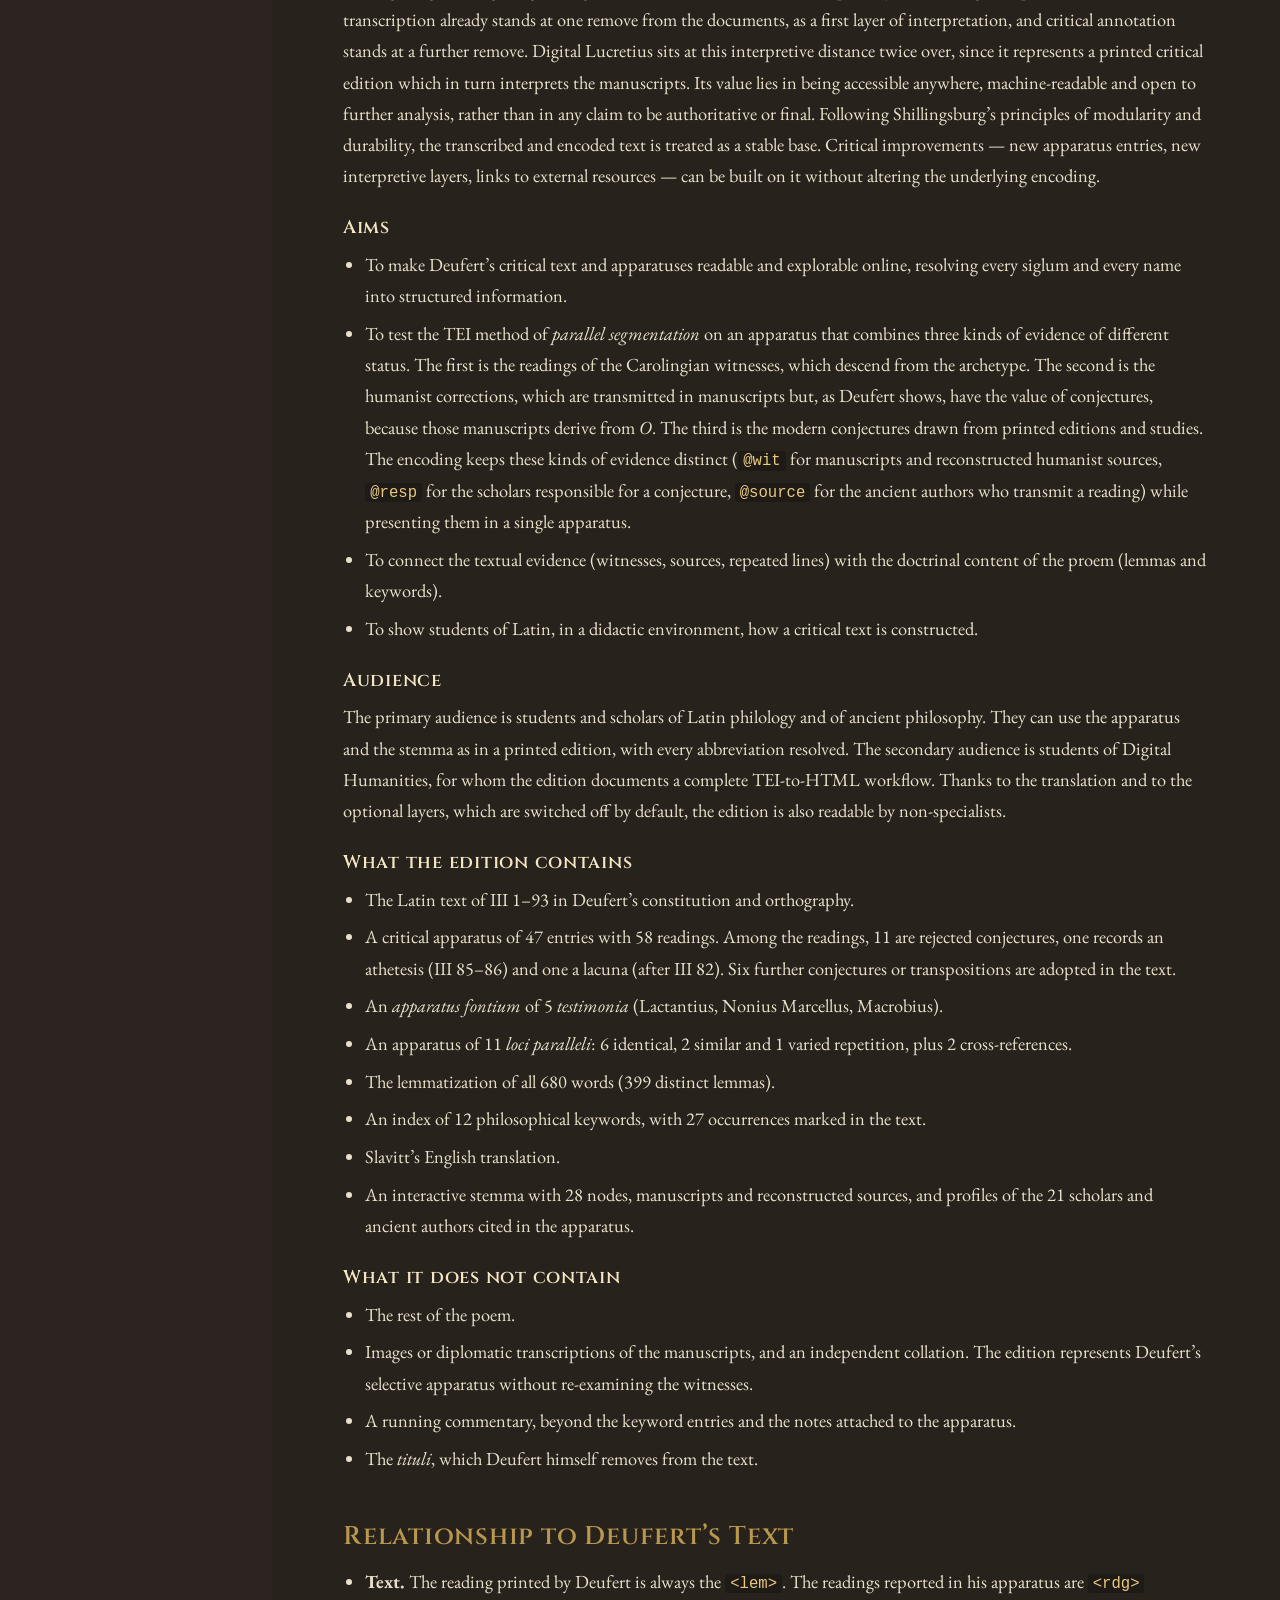
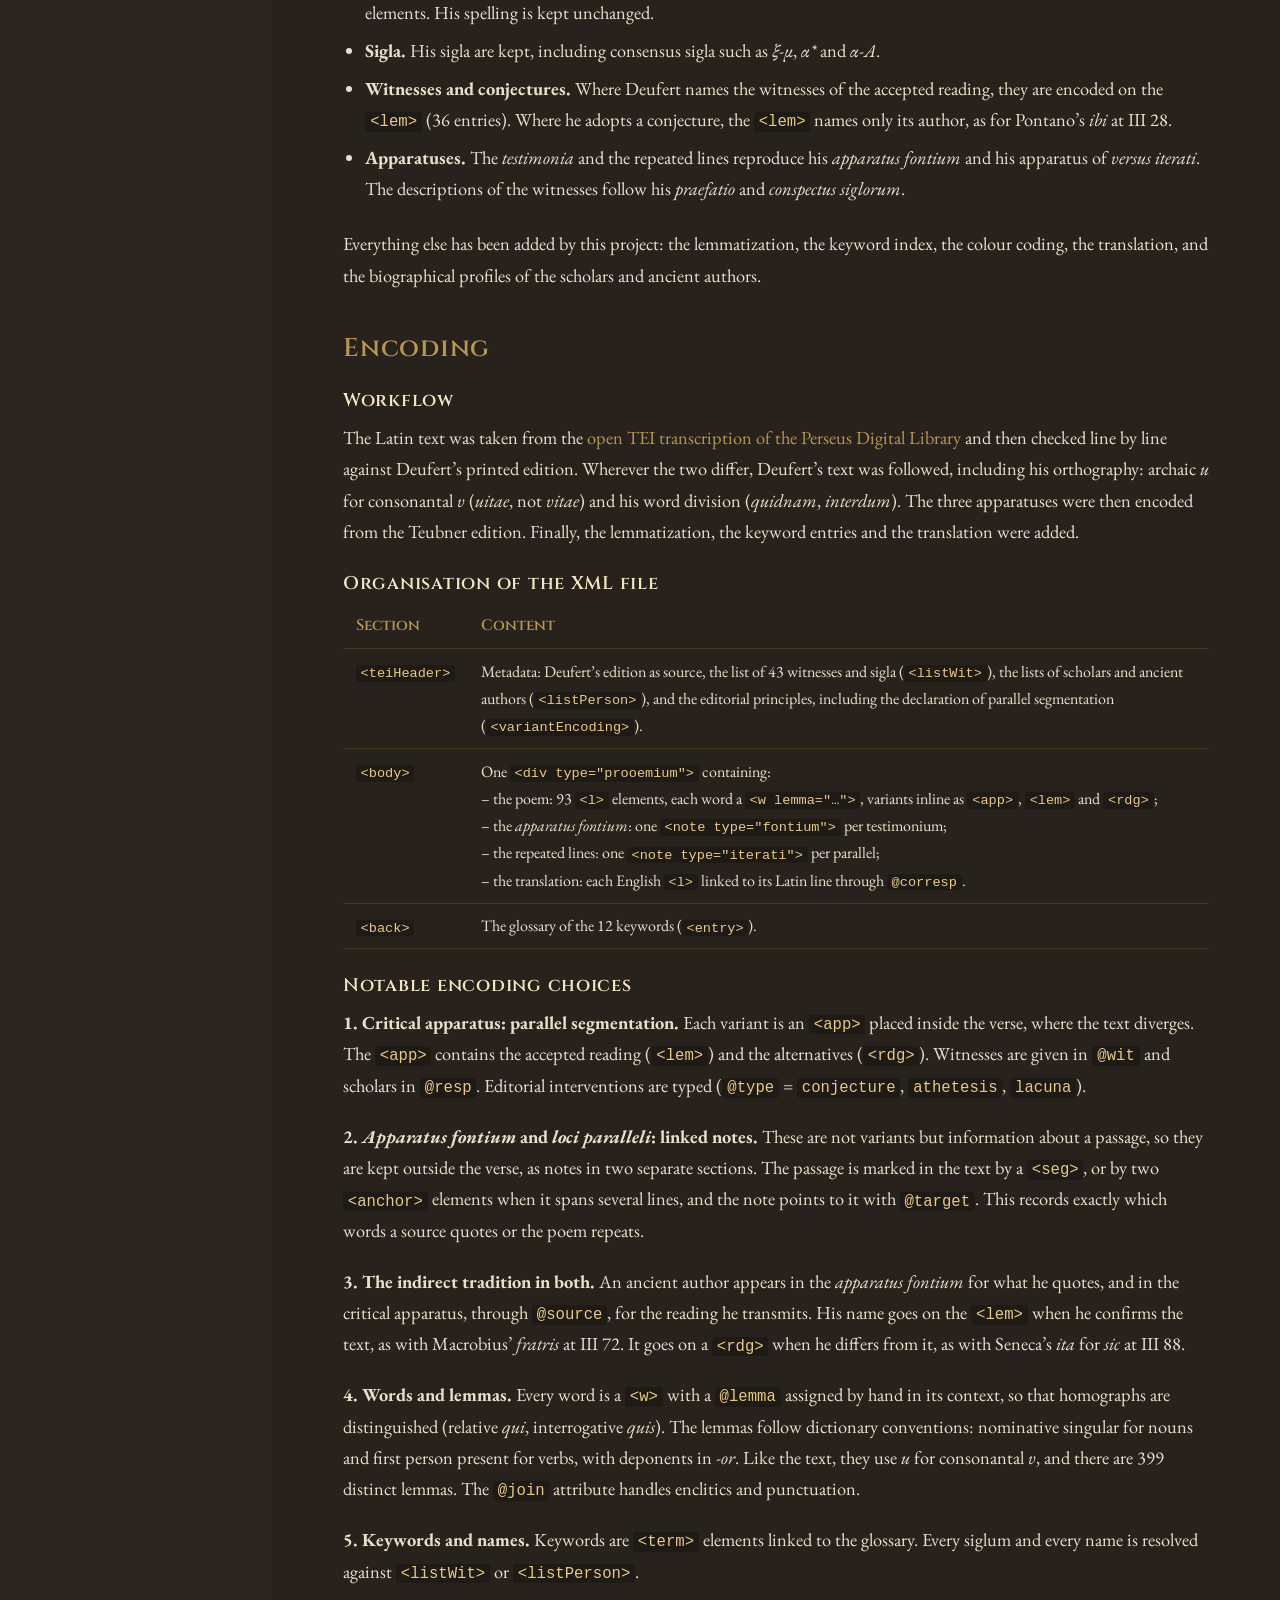
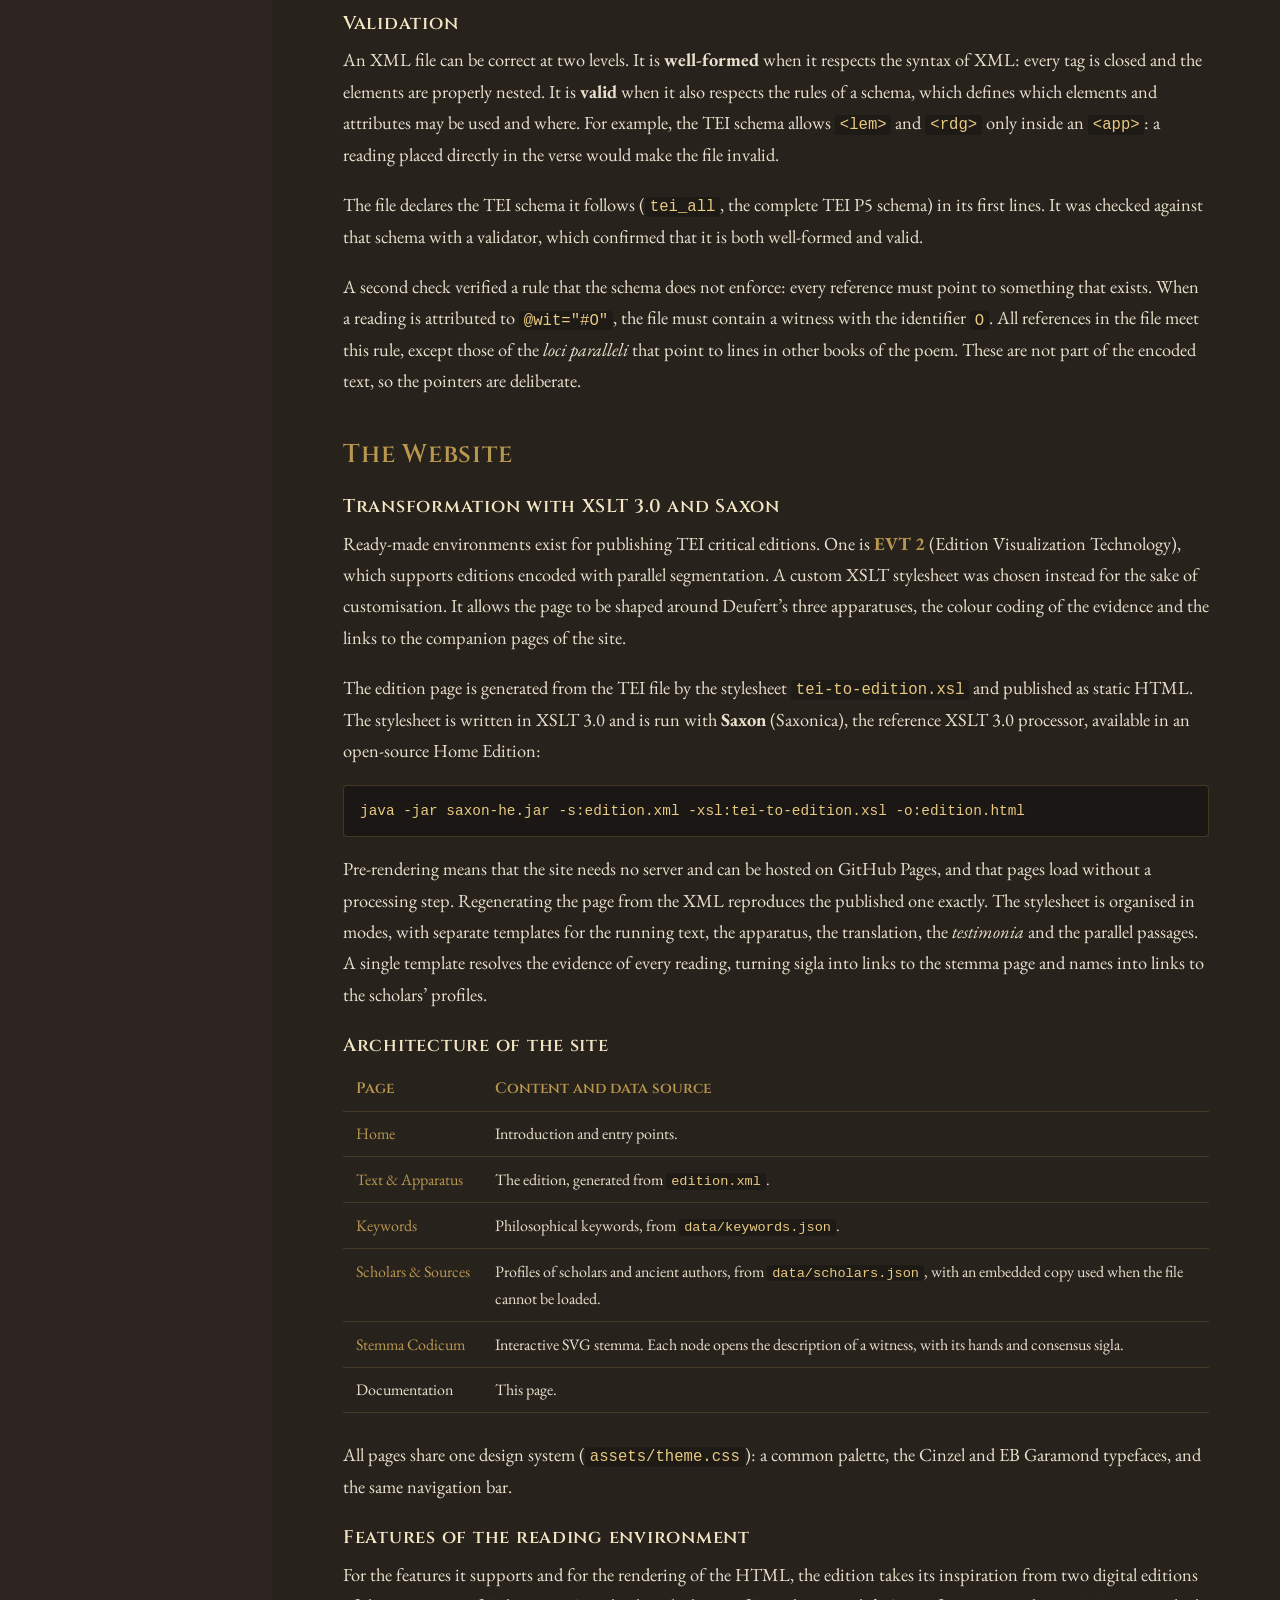
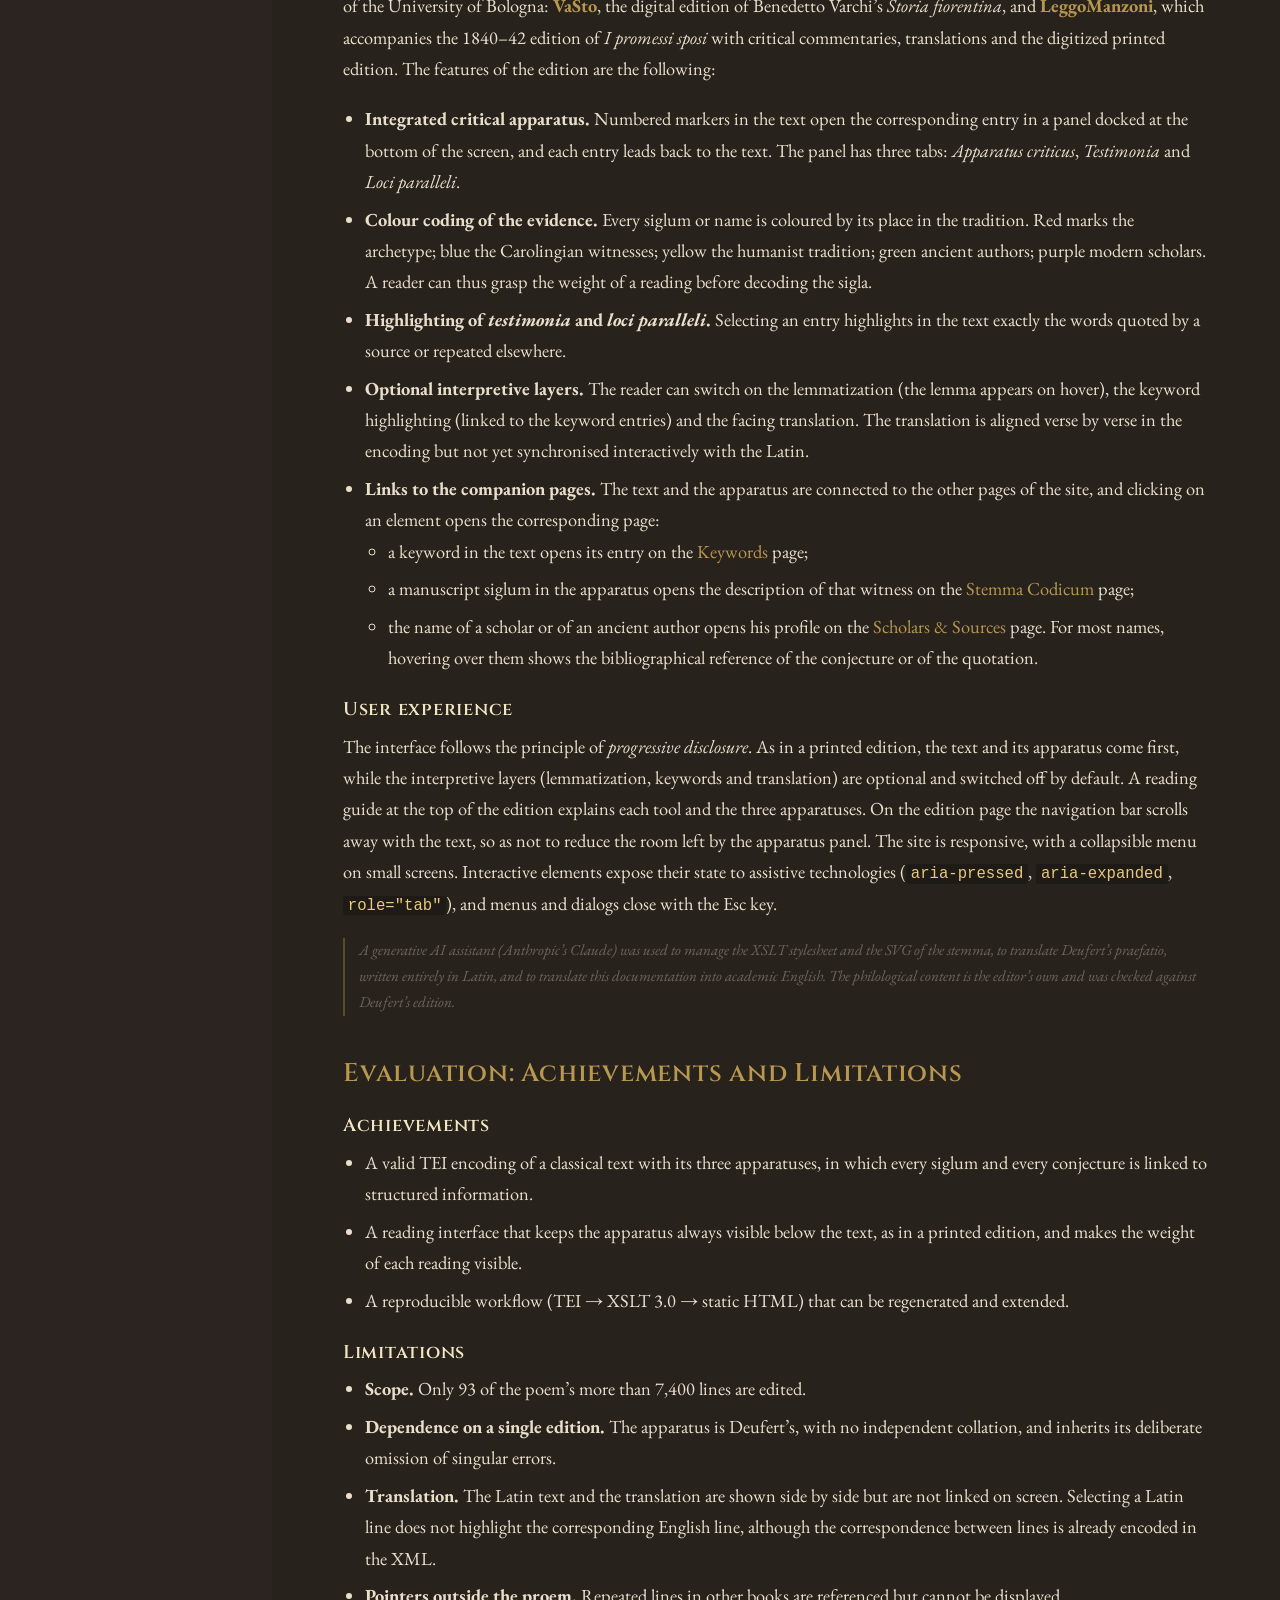
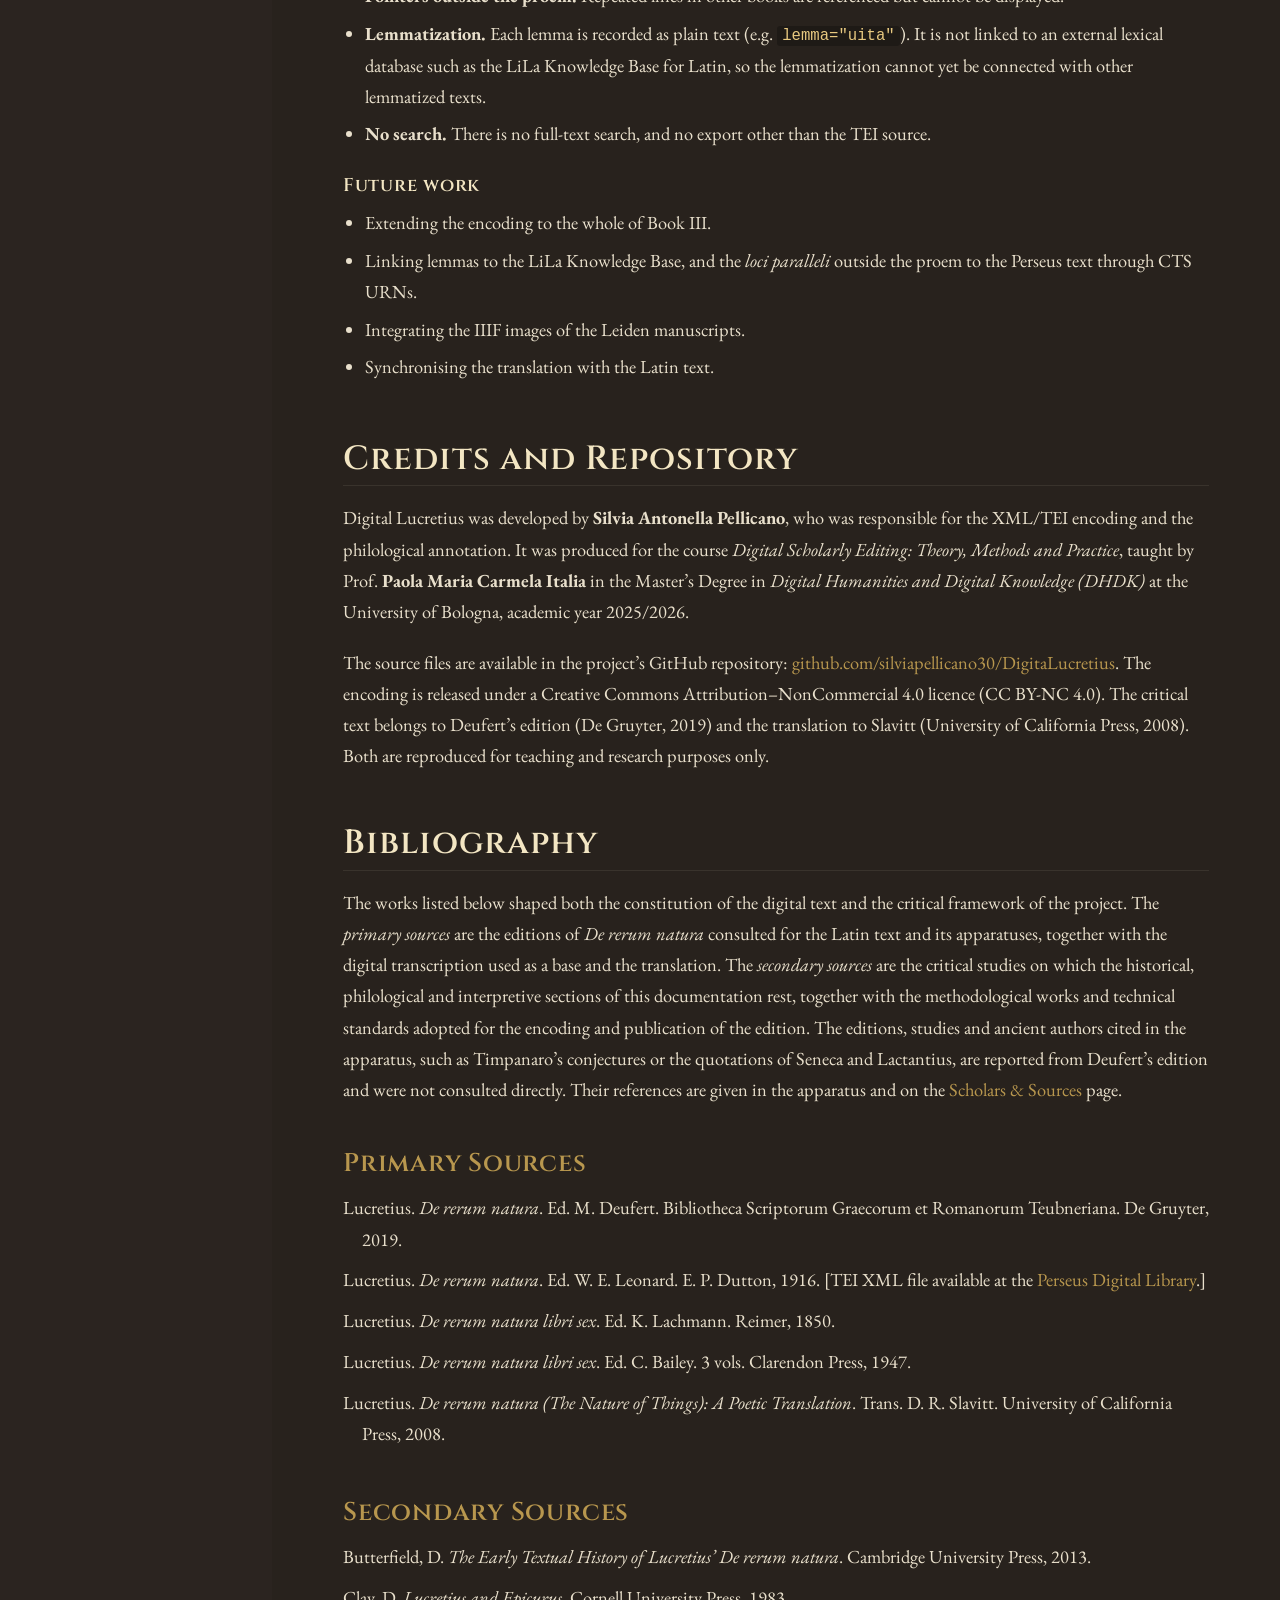
==== commit ce8cfc23: "Update documentation.html" ====
--- a/documentation.html
+++ b/documentation.html
@@ -571,7 +571,7 @@
         </p>
 
         <ul>
-          <li><strong>A closed recension with a corrupt archetype.</strong> The whole direct tradition goes back to a single lost archetype, <em>Ω</em>, which was already disfigured by lacunae, transpositions and deep corruptions. Where <em>O</em> and <em>Γ</em> agree in error, no manuscript can help: the text can be restored only by conjecture. The history of the text is therefore largely a history of <em>emendatio</em>, from the fifteenth-century humanists (<em>ξ</em>, <em>α</em>, <em>φ</em>, Pontano, Marullo) to the modern editors. The printed apparatus reduces this history to sigla and names. A digital apparatus can resolve each of them into the witness or reconstructed source it designates, its place in the stemma, and the scholar and publication behind a conjecture, so that the reader can assess the authority of every reading.</li>
+          <li><strong>A closed recension with a corrupt archetype.</strong> The whole direct tradition goes back to a single lost archetype, <em>Ω</em>, which was already disfigured by lacunae, transpositions and deep corruptions. Where <em>O</em> and <em>Γ</em> agree in error, no manuscript can help: the text can be restored only by conjecture. The history of the text is therefore largely a history of <em>emendatio</em>, from the fifteenth-century humanists to the modern editors. The humanist contribution survives partly in lost recensions reconstructed from the Italian manuscripts (<em>ξ</em>, <em>α</em>, <em>φ</em>) and partly in the conjectures of named scholars, such as Giovanni Pontano and Michele Marullo. The printed apparatus reduces this history to sigla and names. A digital apparatus can resolve each of them into the witness or reconstructed source it designates, its place in the stemma, and the scholar and publication behind a conjecture, so that the reader can assess the authority of every reading.</li>
           <li><strong>The critical weight of the <em>versus iterati</em>.</strong> Lucretius repeats whole lines and blocks of lines, as when III 31–34 return verbatim at IV 45–48. For the editor this is a textual problem, not merely a stylistic one: a repetition may be authorial, a trace of the unfinished state of the poem, or an interpolation, and the answer can justify an athetesis. The athetesis of III 85–86 proposed by Zwierlein, following Bockemüller, is an example. Deufert, who devoted a monograph to the spurious lines of the poem, assigns the repetitions a separate apparatus. A digital edition can link each repeated passage to its counterparts, so that the evidence for or against authenticity can be examined directly.</li>
           <li><strong>An indirect tradition with independent value.</strong> Lucretius was quoted by philosophers, grammarians and Christian writers from the Augustan age to the ninth century. Their quotations sometimes preserve a reading older than the archetype: Macrobius transmits the correct genitive <em>fratris</em> at III 72, against <em>fratres</em> in <em>Ω</em>. Deufert’s <em>apparatus fontium</em> records exactly which words each source quotes. Digital encoding can mark that span in the text, so that the reader sees at a glance where the text rests on the manuscripts alone and where it is confirmed or corrected by an ancient witness.</li>
           <li><strong>An unnormalised orthography.</strong> Following the archetype, Deufert keeps archaic and inconsistent spellings (<em>quom</em> and <em>cum</em>, <em>diuorsus</em> and <em>diuersus</em>, <em>u</em> for both vowel and consonant) as evidence of Lucretius’ own usage. A digital edition can preserve these forms exactly as printed and still make the text analysable by machine: the lemmatization links every variant spelling to a single dictionary form.</li>
